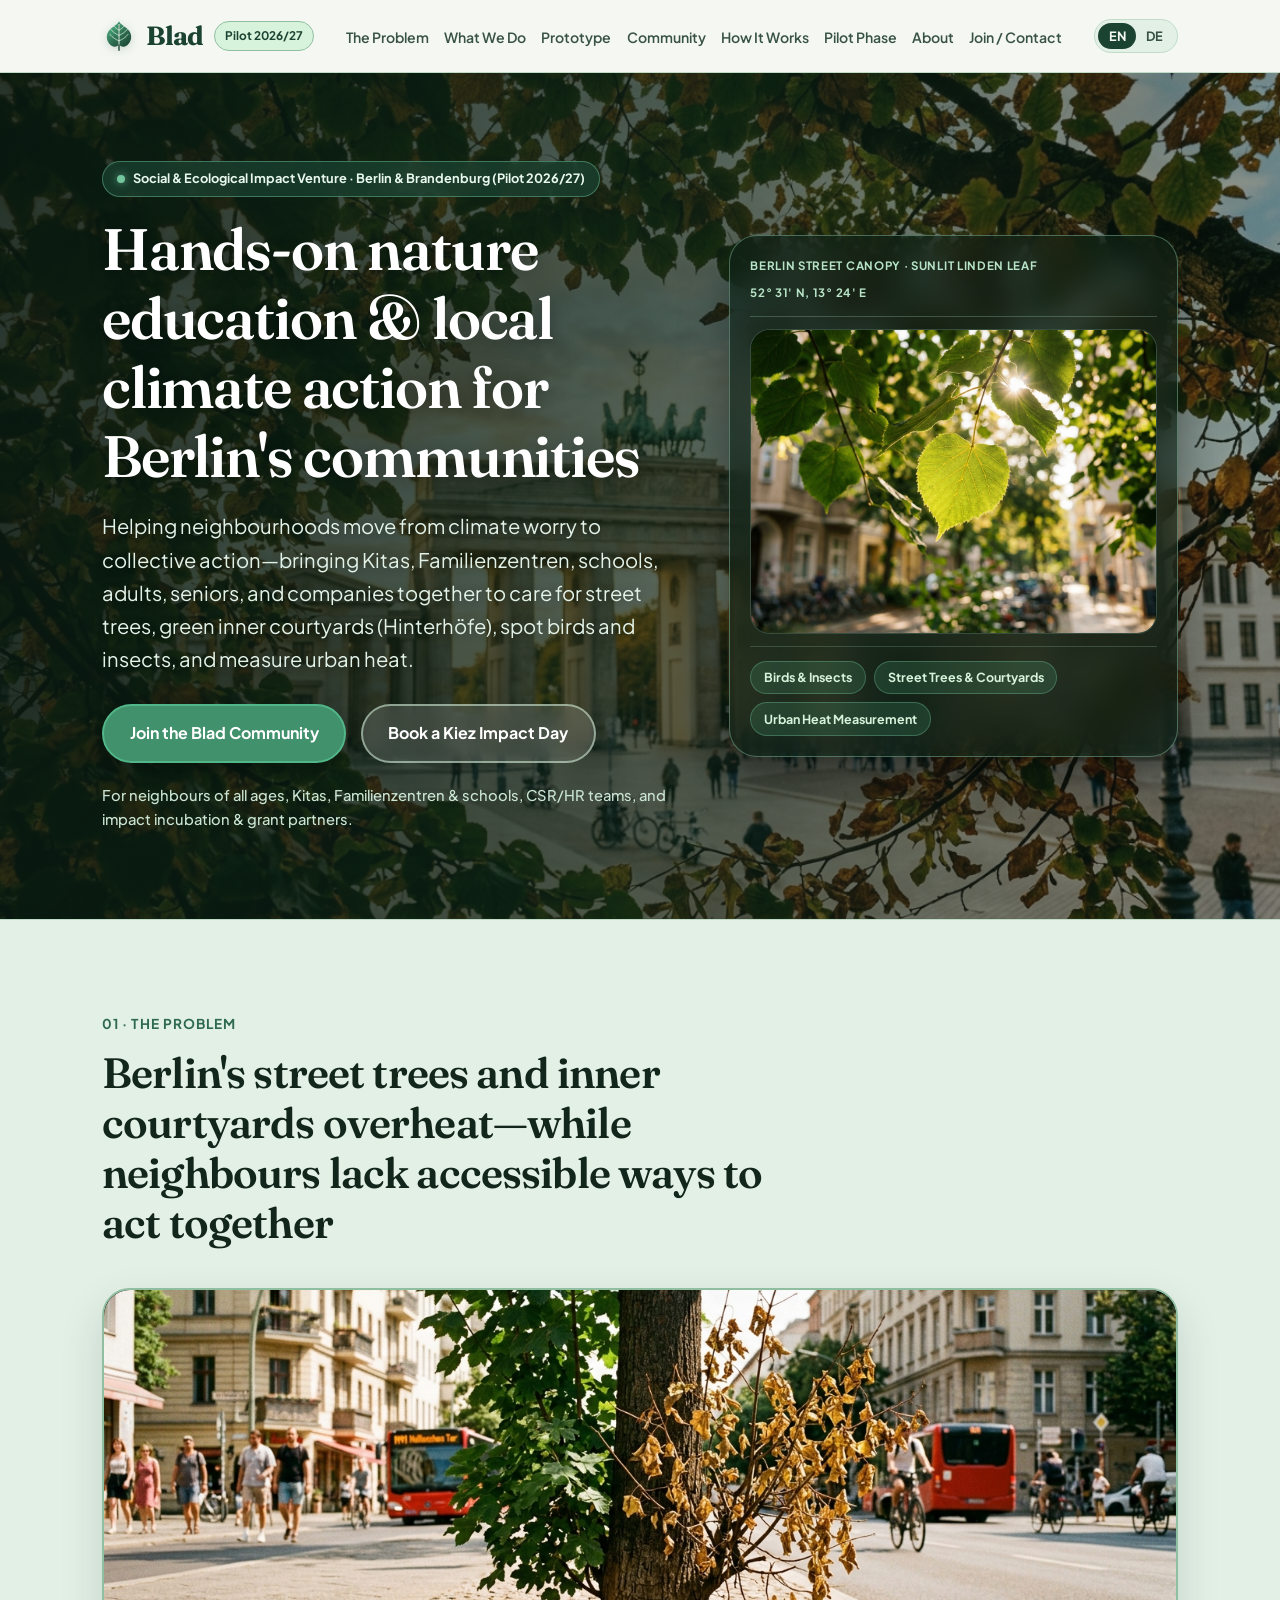
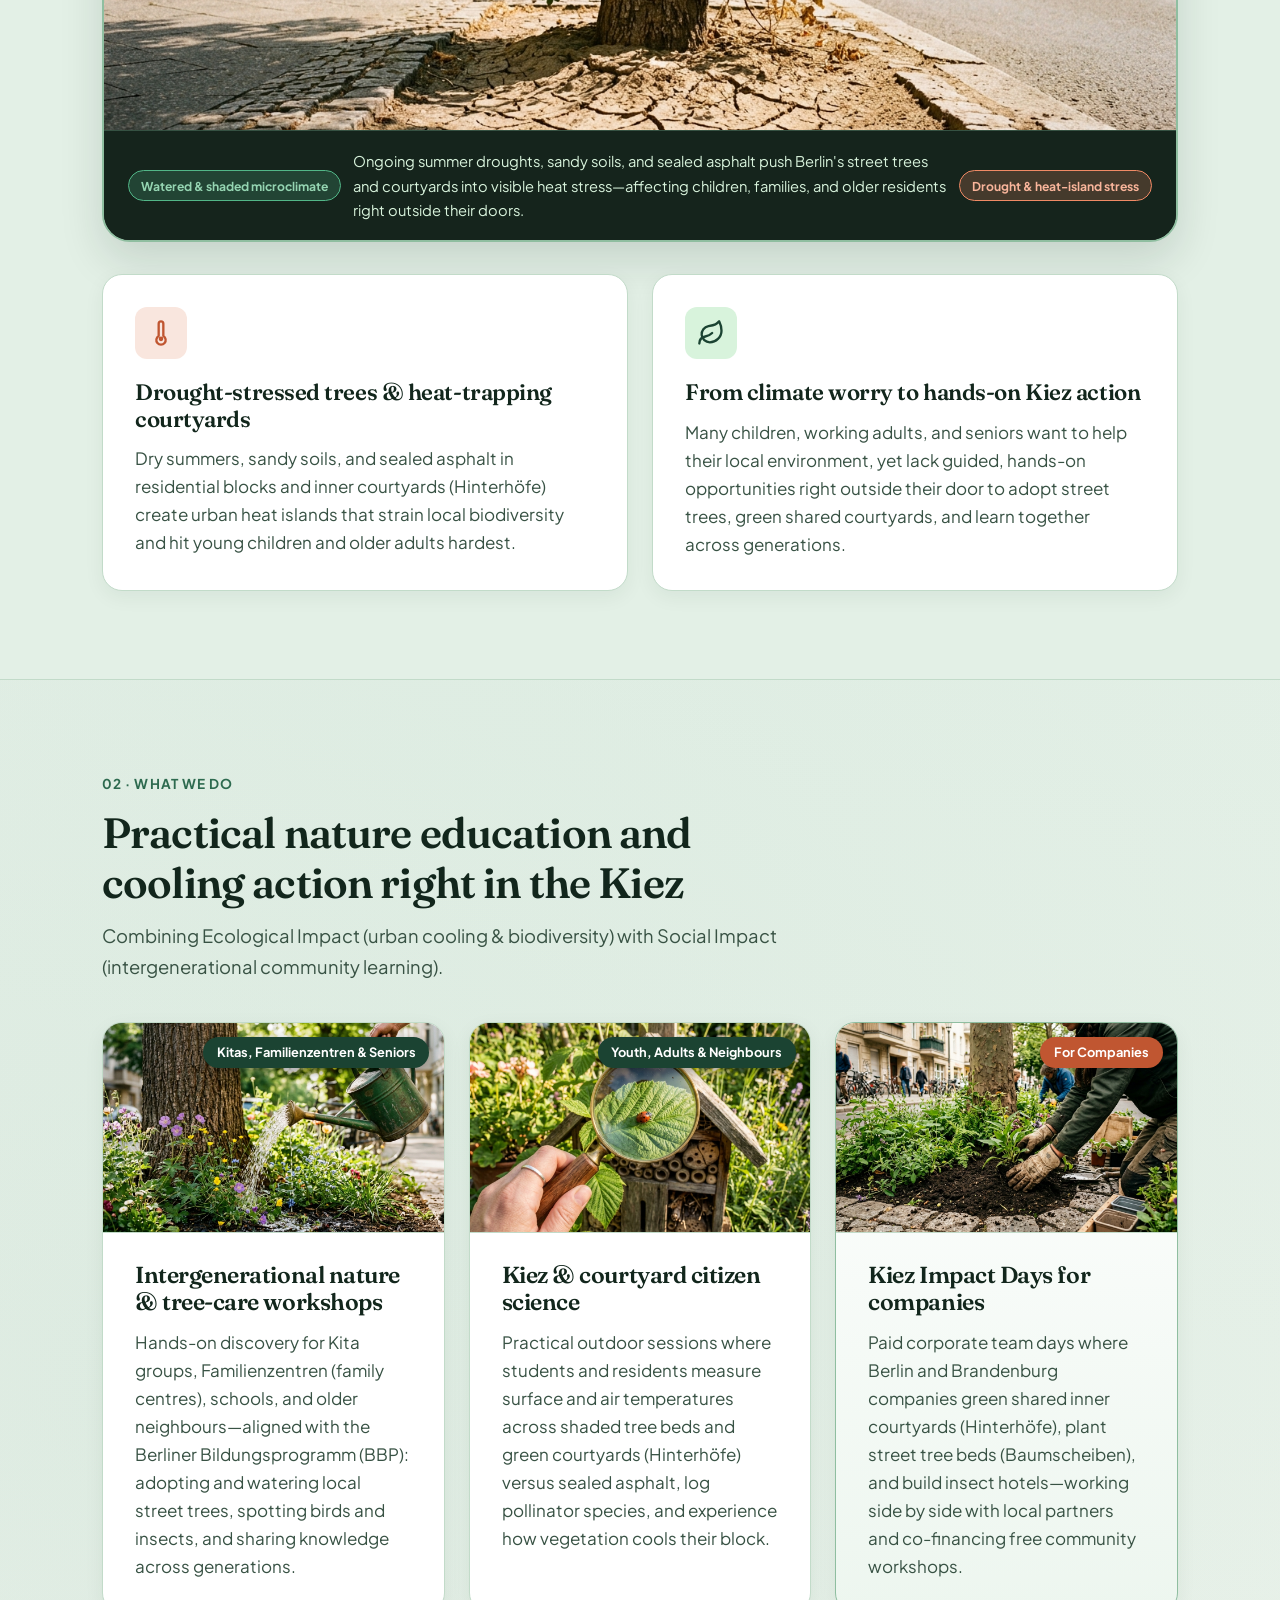
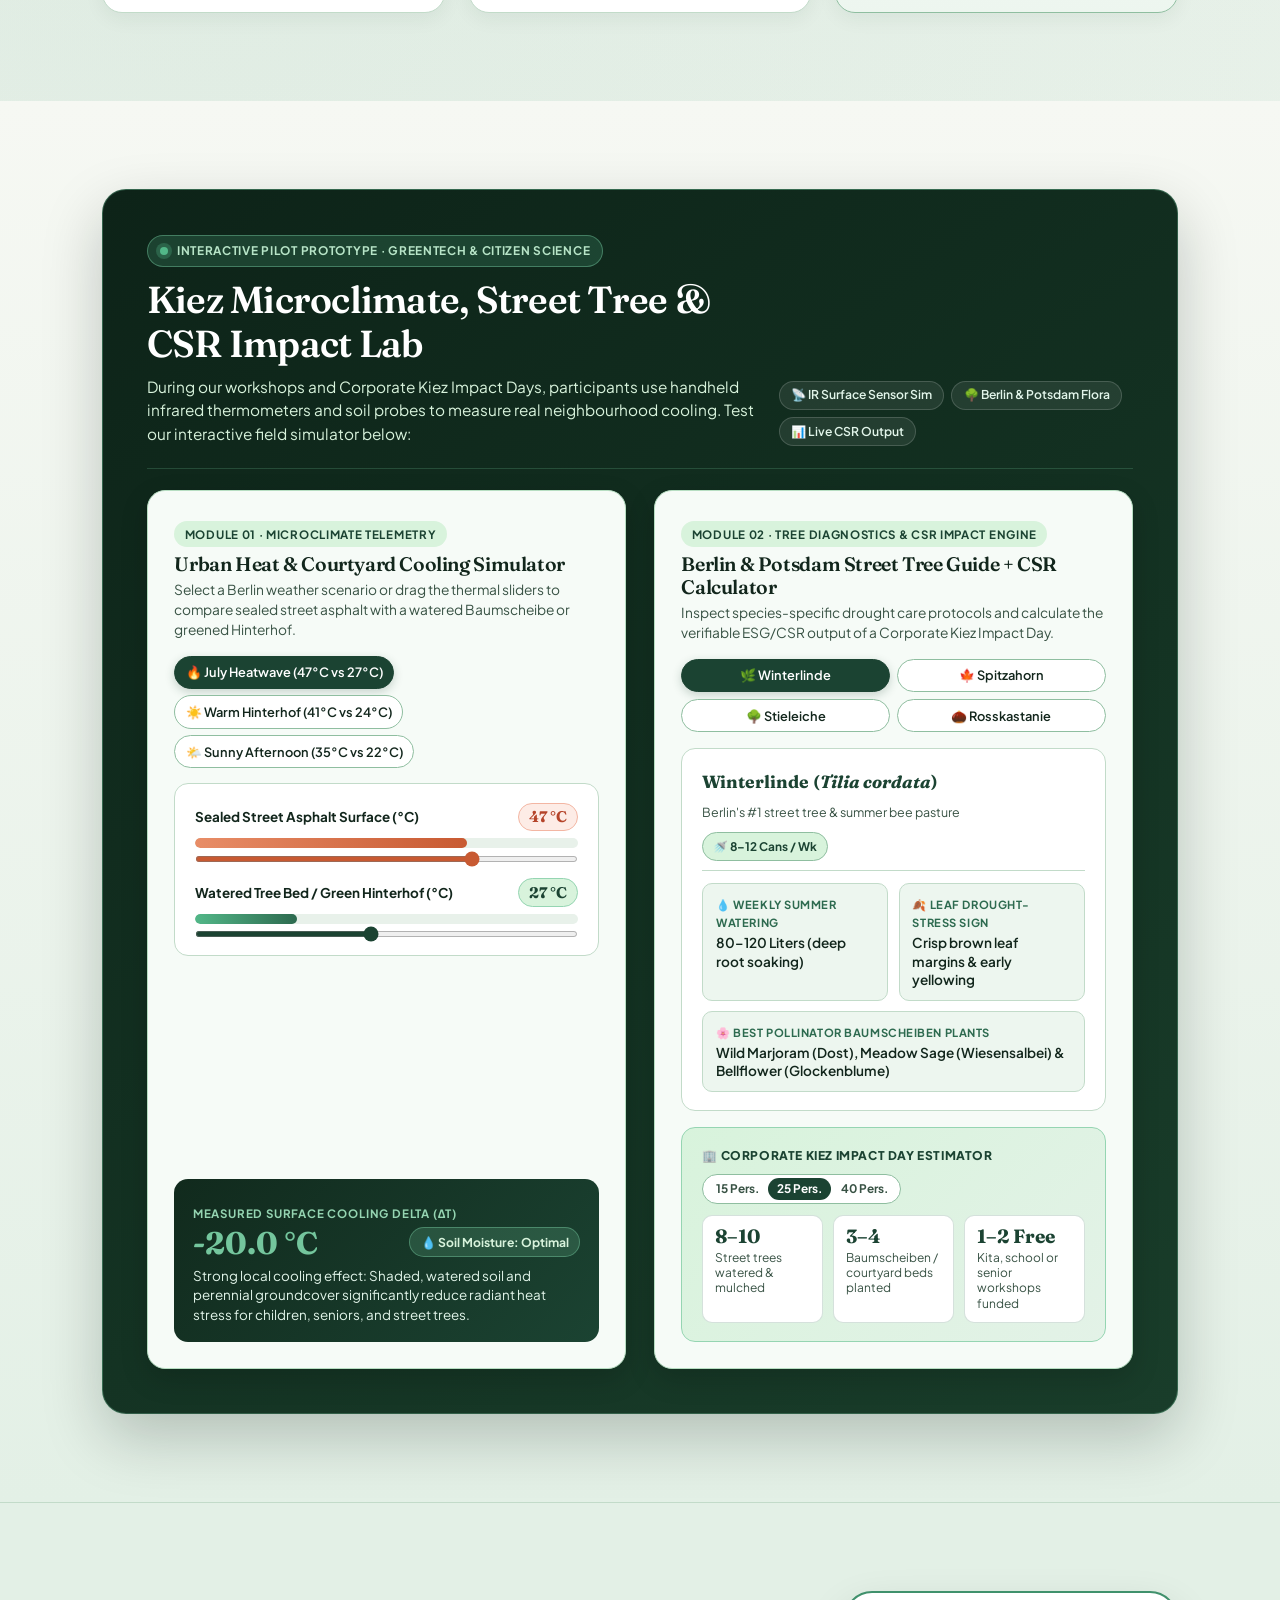
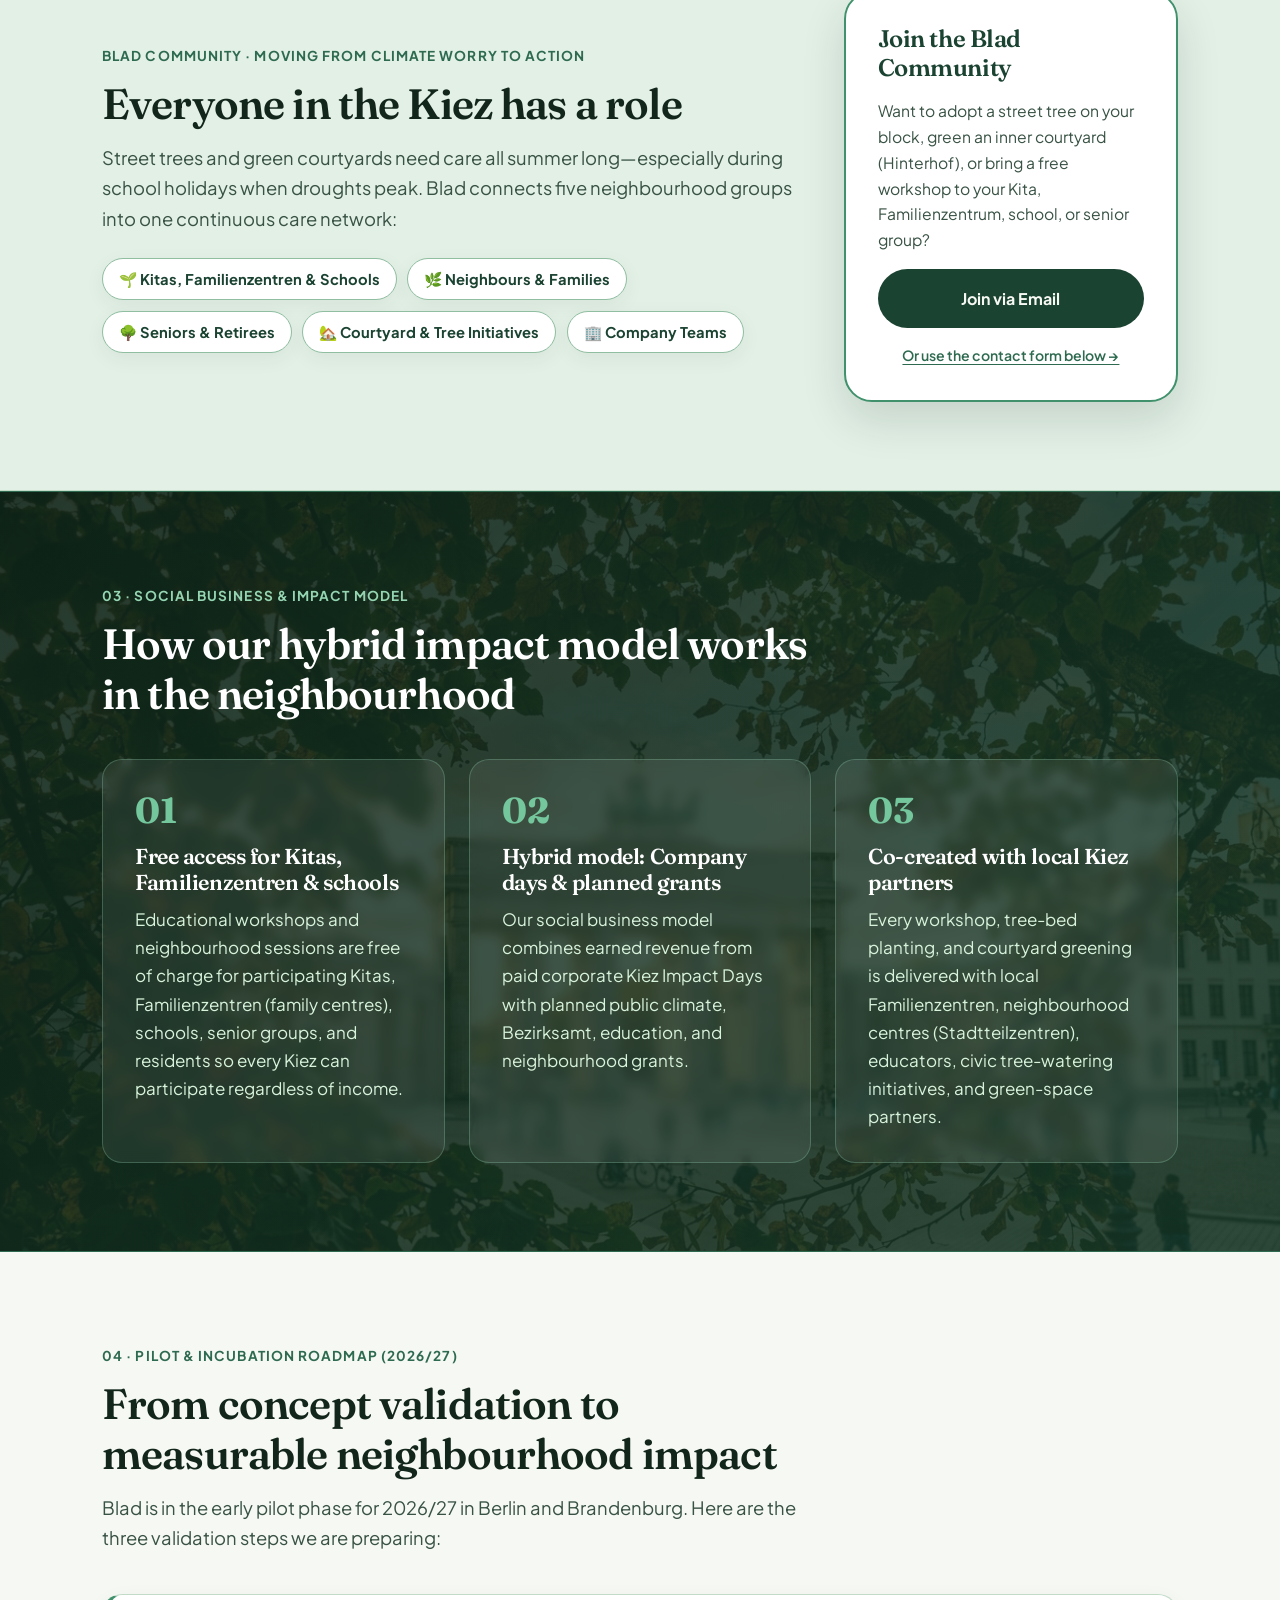
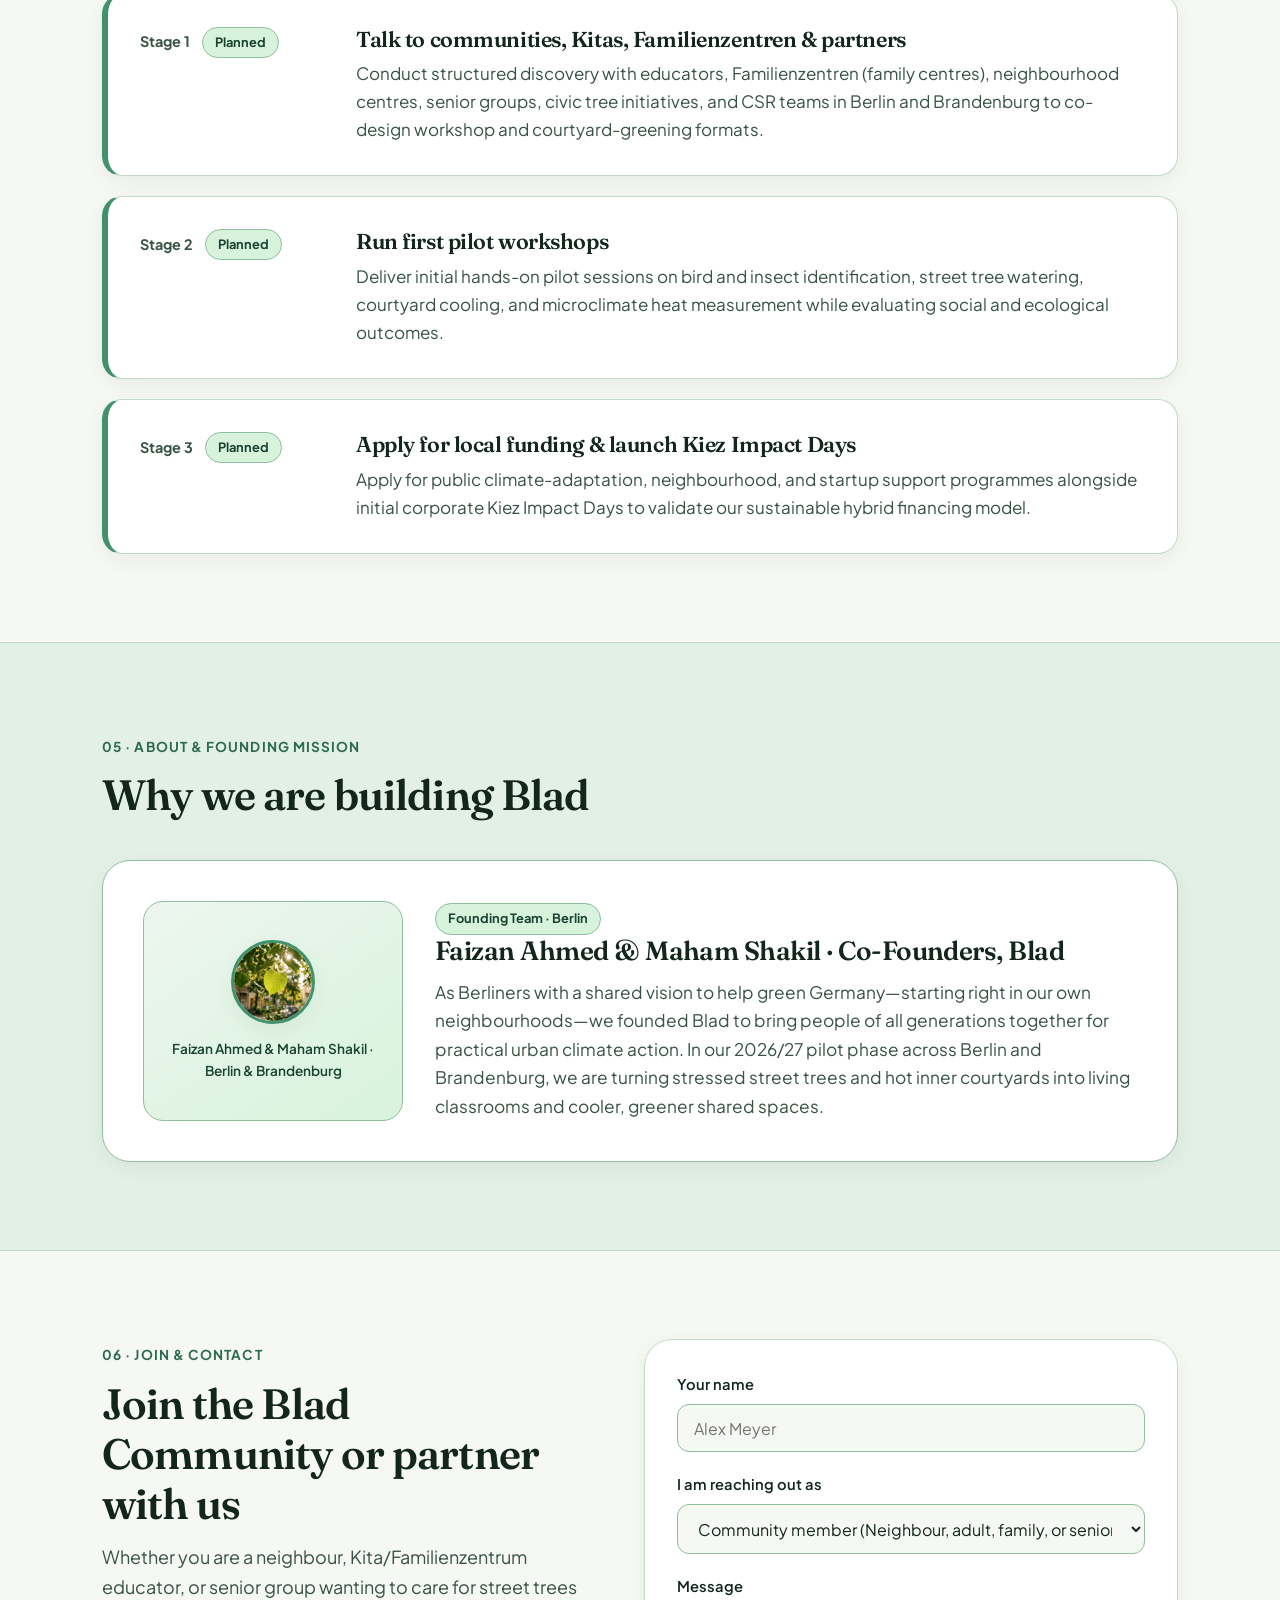
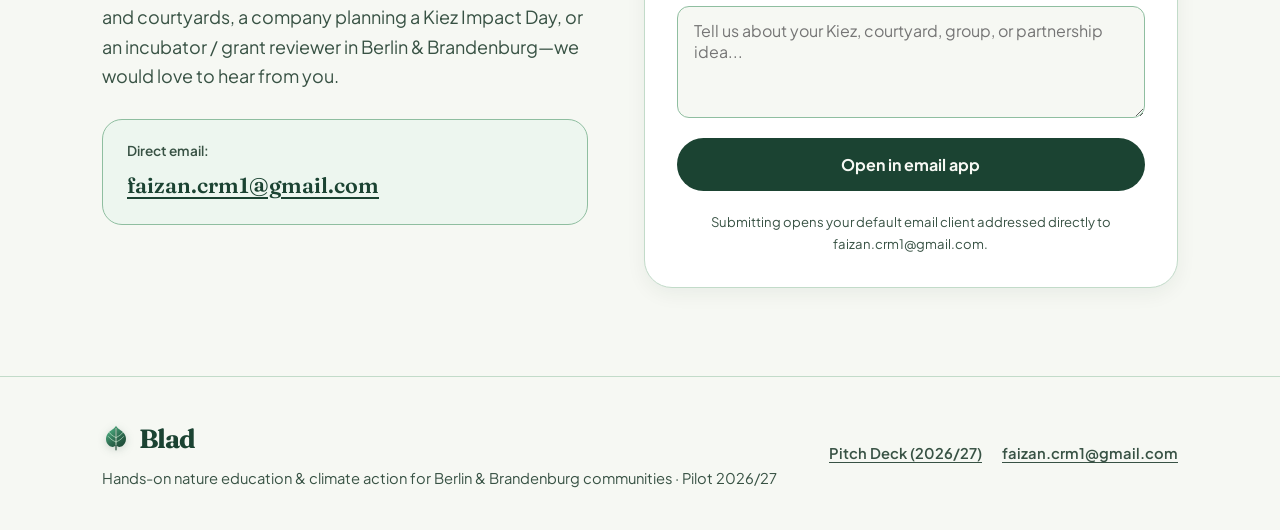
==== index.html @ df7f030c "fix(ux,mobile): audit all sections, fix hero CTAs, and make mobile layout 100% responsive" ====
<!DOCTYPE html>
<html lang="en">
<head>
  <meta charset="UTF-8">
  <meta name="viewport" content="width=device-width, initial-scale=1.0">
  <title>Blad — Hands-on nature education &amp; climate action for Berlin's communities</title>
  <meta name="description" content="Blad helps Berlin &amp; Brandenburg communities move from climate worry to hands-on local action—connecting Kitas, schools, adults, seniors, and companies around street trees, green courtyards, biodiversity, and urban heat.">
  <meta name="robots" content="index, follow">
  <link rel="canonical" href="https://faizan021.github.io/blad-berlin/">
  
  <!-- Google Fonts with local fallbacks -->
  <link rel="preconnect" href="https://fonts.googleapis.com">
  <link rel="preconnect" href="https://fonts.gstatic.com" crossorigin>
  <link href="https://fonts.googleapis.com/css2?family=Fraunces:opsz,wght@9..144,500;9..144,600;9..144,700&family=Plus+Jakarta+Sans:wght@400;500;600;700&display=swap" rel="stylesheet">
  
  <link rel="stylesheet" href="styles.css">
</head>
<body>
  <a href="#main-content" class="skip-link" data-i18n="skip_link">Skip to main content</a>

  <!-- Header & Navigation -->
  <header class="site-header">
    <div class="container header-inner">
      <a href="#" class="brand" aria-label="Blad Home">
        <svg class="brand-leaf-svg" width="34" height="34" viewBox="0 0 64 64" fill="none" aria-hidden="true">
          <defs>
            <linearGradient id="navLeafGrad" x1="12" y1="8" x2="52" y2="54" gradientUnits="userSpaceOnUse">
              <stop offset="0%" stop-color="#52B788"/>
              <stop offset="55%" stop-color="#2D6A4F"/>
              <stop offset="100%" stop-color="#1B4332"/>
            </linearGradient>
          </defs>
          <path d="M32 4 C35 11 45 14 51 22 C57 30 56 42 48 49 C41 55 34 52 32 47 C30 52 23 55 16 49 C8 42 7 30 13 22 C19 14 29 11 32 4 Z" fill="url(#navLeafGrad)"/>
          <path d="M32 59 L32 10" stroke="#1B4332" stroke-width="2.6" stroke-linecap="round"/>
          <path d="M32 47 L32 10" stroke="#D8F3DC" stroke-width="2" stroke-linecap="round"/>
          <path d="M32 41 C26 39 20 35 15 29 M32 41 C38 39 44 35 49 29 M32 31 C25 28 20 24 16 19 M32 31 C39 28 44 24 48 19 M32 21 C28 19 24 16 22 13 M32 21 C36 19 40 16 42 13" stroke="#D8F3DC" stroke-width="1.5" stroke-linecap="round" stroke-opacity="0.9"/>
        </svg>
        <span class="brand-name">Blad</span>
        <span class="pilot-pill" data-i18n="nav_pilot_badge">Pilot 2026/27</span>
      </a>

      <nav class="site-nav" aria-label="Primary Navigation">
        <ul class="nav-list">
          <li><a href="#problem" data-i18n="nav_problem">The Problem</a></li>
          <li><a href="#what-we-do" data-i18n="nav_what">What We Do</a></li>
          <li><a href="#prototype" data-i18n="nav_proto">Prototype</a></li>
          <li><a href="#community" data-i18n="nav_community">Community</a></li>
          <li><a href="#how-it-works" data-i18n="nav_how">How It Works</a></li>
          <li><a href="#roadmap" data-i18n="nav_pilot">Pilot Phase</a></li>
          <li><a href="#about" data-i18n="nav_about">About</a></li>
          <li><a href="#contact" data-i18n="nav_contact">Join / Contact</a></li>
        </ul>
      </nav>

      <div class="header-actions">
        <div class="lang-switch" role="group" aria-label="Language switcher">
          <button type="button" class="lang-btn active" data-lang="en" aria-pressed="true" aria-label="Switch language to English">EN</button>
          <button type="button" class="lang-btn" data-lang="de" aria-pressed="false" aria-label="Sprache auf Deutsch umstellen">DE</button>
        </div>

        <button type="button" class="mobile-menu-btn" aria-expanded="false" aria-controls="mobile-nav" aria-label="Toggle navigation menu">
          <span class="hamburger-line"></span>
          <span class="hamburger-line"></span>
        </button>
      </div>
    </div>

    <!-- Mobile Navigation Drawer -->
    <div id="mobile-nav" class="mobile-nav" hidden>
      <ul class="mobile-nav-list">
        <li><a href="#problem" data-i18n="nav_problem">The Problem</a></li>
        <li><a href="#what-we-do" data-i18n="nav_what">What We Do</a></li>
        <li><a href="#prototype" data-i18n="nav_proto">Prototype</a></li>
        <li><a href="#community" data-i18n="nav_community">Community</a></li>
        <li><a href="#how-it-works" data-i18n="nav_how">How It Works</a></li>
        <li><a href="#roadmap" data-i18n="nav_pilot">Pilot Phase</a></li>
        <li><a href="#about" data-i18n="nav_about">About</a></li>
        <li><a href="#contact" data-i18n="nav_contact">Join / Contact</a></li>
      </ul>
    </div>
  </header>

  <main id="main-content">
    <!-- 1. Hero Section with Cinematic Brandenburg Gate & Foliage Backdrop -->
    <section class="hero hero-cinematic section-padding">
      <div class="hero-bg-layer" aria-hidden="true">
        <img src="assets/brandenburg-leaves-bg.jpg" alt="" class="hero-bg-img">
        <div class="hero-bg-overlay"></div>
      </div>

      <div class="container hero-grid">
        <div class="hero-content reveal">
          <div class="eyebrow">
            <span class="dot" aria-hidden="true"></span>
            <span data-i18n="hero_eyebrow">Social &amp; Ecological Impact Venture · Berlin &amp; Brandenburg (Pilot 2026/27)</span>
          </div>
          <h1 class="hero-title" data-i18n="hero_headline">Hands-on nature education &amp; local climate action for Berlin's communities</h1>
          <p class="hero-subline" data-i18n="hero_subline">
            Helping neighbourhoods move from climate worry to collective action—bringing Kitas, Familienzentren, schools, adults, seniors, and companies together to care for street trees, green inner courtyards (Hinterhöfe), spot birds and insects, and measure urban heat.
          </p>
          <div class="hero-cta-group">
            <a href="#contact" class="btn btn-primary" data-i18n="hero_cta_partner">Join the Blad Community</a>
            <a href="mailto:faizan.crm1@gmail.com?subject=Kiez%20Impact%20Day%20Inquiry%20%E2%80%94%20Blad" class="btn btn-secondary" data-i18n="hero_cta_book">Book a Kiez Impact Day</a>
          </div>
          <p class="hero-note" data-i18n="hero_note">
            For neighbours of all ages, Kitas, Familienzentren &amp; schools, CSR/HR teams, and impact incubation &amp; grant partners.
          </p>
        </div>

        <div class="hero-visual reveal">
          <figure class="botanical-specimen-frame">
            <div class="botanical-card-header">
              <span class="specimen-tag" data-i18n="hero_card_tag">BERLIN STREET CANOPY · SUNLIT LINDEN LEAF</span>
              <span class="specimen-coords">52° 31' N, 13° 24' E</span>
            </div>
            <div class="specimen-image-wrap">
              <img
                src="assets/hero-sunlit-leaf.jpg"
                alt="Sunlit vibrant green Linden leaf in a Berlin street tree canopy with golden morning sunlight filtering through the leaves"
                class="specimen-macro-img"
                width="800"
                height="600"
              >
            </div>
            <figcaption class="botanical-pillars">
              <span class="pillar-chip" data-i18n="pillar_1">Birds &amp; Insects</span>
              <span class="pillar-chip" data-i18n="pillar_2">Street Trees &amp; Courtyards</span>
              <span class="pillar-chip" data-i18n="pillar_3">Urban Heat Measurement</span>
            </figcaption>
          </figure>
        </div>
      </div>
    </section>

    <!-- 2. The Problem -->
    <section id="problem" class="section-padding section-sage">
      <div class="container">
        <div class="section-header reveal">
          <span class="section-label" data-i18n="problem_label">01 · The Problem</span>
          <h2 class="section-title" data-i18n="problem_title">Berlin's street trees and inner courtyards overheat—while neighbours lack accessible ways to act together</h2>
        </div>

        <!-- Visual Problem Showcase: Stressed Street Tree in Dry Cracked Berlin Tree Bed -->
        <figure class="spectrum-showcase reveal">
          <div class="spectrum-img-container">
            <img
              src="assets/problem-heat-tree.jpg"
              alt="A Berlin street tree in a dry cracked soil tree bed surrounded by cobblestones and summer traffic, with green leaves on one side and dry yellow-brown heat-stressed leaves on the other"
              class="spectrum-img"
              width="1200"
              height="675"
              loading="lazy"
            >
          </div>
          <figcaption class="spectrum-caption">
            <span class="spectrum-badge spectrum-badge-green" data-i18n="spectrum_cool">Watered &amp; shaded microclimate</span>
            <span class="spectrum-caption-text" data-i18n="spectrum_desc">Ongoing summer droughts, sandy soils, and sealed asphalt push Berlin's street trees and courtyards into visible heat stress—affecting children, families, and older residents right outside their doors.</span>
            <span class="spectrum-badge spectrum-badge-warm" data-i18n="spectrum_heat">Drought &amp; heat-island stress</span>
          </figcaption>
        </figure>

        <div class="problem-grid">
          <article class="problem-card reveal">
            <div class="problem-icon icon-heat" aria-hidden="true">
              <svg width="28" height="28" viewBox="0 0 24 24" fill="none" stroke="currentColor" stroke-width="2" stroke-linecap="round" stroke-linejoin="round">
                <path d="M14 4v10.54a4 4 0 1 1-4 0V4a2 2 0 0 1 4 0Z"/>
                <path d="M12 18a1 1 0 1 0 0-2 1 1 0 0 0 0 2Z"/>
              </svg>
            </div>
            <h3 data-i18n="problem_card1_title">Drought-stressed trees &amp; heat-trapping courtyards</h3>
            <p data-i18n="problem_card1_text">
              Dry summers, sandy soils, and sealed asphalt in residential blocks and inner courtyards (Hinterhöfe) create urban heat islands that strain local biodiversity and hit young children and older adults hardest.
            </p>
          </article>

          <article class="problem-card reveal">
            <div class="problem-icon icon-leaf" aria-hidden="true">
              <svg width="28" height="28" viewBox="0 0 24 24" fill="none" stroke="currentColor" stroke-width="2" stroke-linecap="round" stroke-linejoin="round">
                <path d="M11 20A7 7 0 0 1 9.8 6.1C15.5 5 17 4.48 19 2c1 2 2 4.18 2 8 0 5.5-4.78 10-10 10Z"/>
                <path d="M2 21c0-3 1.85-5.36 5.08-6C9.5 14.52 12 13 13 12"/>
              </svg>
            </div>
            <h3 data-i18n="problem_card2_title">From climate worry to hands-on Kiez action</h3>
            <p data-i18n="problem_card2_text">
              Many children, working adults, and seniors want to help their local environment, yet lack guided, hands-on opportunities right outside their door to adopt street trees, green shared courtyards, and learn together across generations.
            </p>
          </article>
        </div>
      </div>
    </section>

    <!-- 3. What We Do -->
    <section id="what-we-do" class="section-padding">
      <div class="container">
        <div class="section-header reveal">
          <span class="section-label" data-i18n="what_label">02 · What We Do</span>
          <h2 class="section-title" data-i18n="what_title">Practical nature education and cooling action right in the Kiez</h2>
          <p class="section-intro" data-i18n="what_intro">
            Combining Ecological Impact (urban cooling &amp; biodiversity) with Social Impact (intergenerational community learning).
          </p>
        </div>

        <div class="cards-grid three-cols">
          <!-- Card 1: Street Tree Care & Watering (Community, Kitas, Familienzentren, Schools & Seniors) -->
          <article class="feature-card reveal">
            <div class="card-photo-banner">
              <img
                src="assets/card1-tree-watering.jpg"
                alt="Green watering can pouring water onto wildflowers and soil at the base of a Berlin street tree"
                class="card-banner-img"
                loading="lazy"
              >
              <span class="audience-tag" data-i18n="what_card1_tag">Kitas, Familienzentren &amp; Seniors</span>
            </div>
            <div class="card-content">
              <h3 class="card-title" data-i18n="what_card1_title">Intergenerational nature &amp; tree-care workshops</h3>
              <p class="card-body" data-i18n="what_card1_text">
                Hands-on discovery for Kita groups, Familienzentren (family centres), schools, and older neighbours—aligned with the Berliner Bildungsprogramm (BBP): adopting and watering local street trees, spotting birds and insects, and sharing knowledge across generations.
              </p>
            </div>
          </article>

          <!-- Card 2: Magnifying Glass on a Leaf & Insect Hotel (Kiez Citizen Science) -->
          <article class="feature-card reveal">
            <div class="card-photo-banner">
              <img
                src="assets/card2-magnifying-insect.jpg"
                alt="Magnifying glass examining a ladybug on a green leaf in front of a wooden wild-bee insect hotel"
                class="card-banner-img"
                loading="lazy"
              >
              <span class="audience-tag" data-i18n="what_card2_tag">Youth, Adults &amp; Neighbours</span>
            </div>
            <div class="card-content">
              <h3 class="card-title" data-i18n="what_card2_title">Kiez &amp; courtyard citizen science</h3>
              <p class="card-body" data-i18n="what_card2_text">
                Practical outdoor sessions where students and residents measure surface and air temperatures across shaded tree beds and green courtyards (Hinterhöfe) versus sealed asphalt, log pollinator species, and experience how vegetation cools their block.
              </p>
            </div>
          </article>

          <!-- Card 3: Planting a Green Tree Bed (Kiez Impact Days for Companies) -->
          <article class="feature-card feature-card-canopy reveal">
            <div class="card-photo-banner">
              <img
                src="assets/card3-planting-treebed.jpg"
                alt="Team members in gardening gloves planting green perennial plants into a Berlin street tree bed bordered by cobblestones"
                class="card-banner-img"
                loading="lazy"
              >
              <span class="audience-tag tag-accent" data-i18n="what_card3_tag">For Companies</span>
            </div>
            <div class="card-content">
              <h3 class="card-title" data-i18n="what_card3_title">Kiez Impact Days for companies</h3>
              <p class="card-body" data-i18n="what_card3_text">
                Paid corporate team days where Berlin and Brandenburg companies green shared inner courtyards (Hinterhöfe), plant street tree beds (Baumscheiben), and build insect hotels—working side by side with local partners and co-financing free community workshops.
              </p>
            </div>
          </article>
        </div>
      </div>
    </section>

    <!-- 3.5 Interactive Pilot Prototype: Kiez Microclimate & CSR Impact Lab -->
    <section id="prototype" class="section-padding section-proto-console">
      <div class="container">
        <div class="proto-console-shell reveal">
          <div class="proto-console-top">
            <div>
              <span class="proto-live-pill">
                <span class="pulse-dot" aria-hidden="true"></span>
                <span data-i18n="proto_label">Interactive Pilot Prototype · GreenTech &amp; Citizen Science</span>
              </span>
              <h2 class="proto-console-title" data-i18n="proto_title">
                Kiez Microclimate, Street Tree &amp; CSR Impact Lab
              </h2>
              <p class="proto-console-sub" data-i18n="proto_intro">
                During our workshops and Corporate Kiez Impact Days, participants use handheld infrared thermometers and soil probes to measure real neighbourhood cooling. Test our interactive field simulator below:
              </p>
            </div>
            <div class="proto-console-meta">
              <span class="proto-meta-chip" data-i18n="proto_chip_1">📡 IR Surface Sensor Sim</span>
              <span class="proto-meta-chip" data-i18n="proto_chip_2">🌳 Berlin &amp; Potsdam Flora</span>
              <span class="proto-meta-chip" data-i18n="proto_chip_3">📊 Live CSR Output</span>
            </div>
          </div>

          <div class="proto-grid">
            <!-- LEFT INSTRUMENT: Urban Heat Island & Thermal Comparison Scanner -->
            <div class="proto-card proto-card-thermal">
              <div class="proto-card-head">
                <span class="proto-step-tag" data-i18n="proto_tool1_badge">Module 01 · Microclimate Telemetry</span>
                <h3 data-i18n="proto_tool1_title">Urban Heat &amp; Courtyard Cooling Simulator</h3>
                <p class="proto-card-sub" data-i18n="proto_tool1_sub">
                  Select a Berlin weather scenario or drag the thermal sliders to compare sealed street asphalt with a watered Baumscheibe or greened Hinterhof.
                </p>
              </div>

              <!-- Scenario Presets -->
              <div class="proto-presets" role="group" aria-label="Microclimate scenarios">
                <button type="button" class="preset-btn active" data-asphalt="47" data-green="27" data-moisture="82%" data-i18n="proto_preset1">🔥 July Heatwave (47°C vs 27°C)</button>
                <button type="button" class="preset-btn" data-asphalt="41" data-green="24" data-moisture="76%" data-i18n="proto_preset2">☀️ Warm Hinterhof (41°C vs 24°C)</button>
                <button type="button" class="preset-btn" data-asphalt="35" data-green="22" data-moisture="88%" data-i18n="proto_preset3">🌤️ Sunny Afternoon (35°C vs 22°C)</button>
              </div>

              <!-- Visual Thermal Bars + Interactive Sliders -->
              <div class="thermal-visualizer">
                <div class="thermal-bar-group">
                  <div class="thermal-bar-header">
                    <span class="thermal-bar-title" data-i18n="proto_slider_asphalt">Sealed Street Asphalt Surface (°C)</span>
                    <strong id="asphalt-val" class="temp-badge temp-badge-hot">47 °C</strong>
                  </div>
                  <div class="thermal-track">
                    <div id="asphalt-bar" class="thermal-fill thermal-fill-hot" style="width: 71.1%;"></div>
                  </div>
                  <input type="range" id="asphalt-temp" min="25" max="55" step="0.5" value="47" class="proto-range range-hot" aria-label="Sealed Asphalt Surface Temperature">
                </div>

                <div class="thermal-bar-group">
                  <div class="thermal-bar-header">
                    <span class="thermal-bar-title" data-i18n="proto_slider_green">Watered Tree Bed / Green Hinterhof (°C)</span>
                    <strong id="green-val" class="temp-badge temp-badge-cool">27 °C</strong>
                  </div>
                  <div class="thermal-track">
                    <div id="green-bar" class="thermal-fill thermal-fill-cool" style="width: 26.7%;"></div>
                  </div>
                  <input type="range" id="green-temp" min="16" max="40" step="0.5" value="27" class="proto-range range-cool" aria-label="Watered Tree Bed or Green Courtyard Temperature">
                </div>
              </div>

              <!-- Live Telemetry Readout -->
              <div class="telemetry-readout" aria-live="polite">
                <div class="telemetry-main">
                  <span class="telemetry-kicker" data-i18n="proto_delta_label">Measured Surface Cooling Delta (ΔT)</span>
                  <div class="telemetry-value-row">
                    <span id="cooling-delta" class="telemetry-big">-20.0 °C</span>
                    <span id="moisture-pill" class="telemetry-sub-pill">💧 Soil Moisture: Optimal</span>
                  </div>
                </div>
                <p id="cooling-status" class="telemetry-desc" data-i18n="proto_delta_note">
                  Strong local cooling effect: Shaded, watered soil and perennial groundcover significantly reduce radiant heat stress for children, seniors, and street trees.
                </p>
              </div>
            </div>

            <!-- RIGHT INSTRUMENT: Street Tree Companion & B2B CSR Calculator -->
            <div class="proto-card proto-card-companion">
              <div class="proto-card-head">
                <span class="proto-step-tag" data-i18n="proto_tool2_badge">Module 02 · Tree Diagnostics &amp; CSR Impact Engine</span>
                <h3 data-i18n="proto_tool2_title">Berlin &amp; Potsdam Street Tree Guide + CSR Calculator</h3>
                <p class="proto-card-sub" data-i18n="proto_tool2_sub">
                  Inspect species-specific drought care protocols and calculate the verifiable ESG/CSR output of a Corporate Kiez Impact Day.
                </p>
              </div>

              <!-- 4 Berlin Street Tree Tabs -->
              <div class="tree-selector" role="group" aria-label="Select Berlin street tree species">
                <button type="button" class="tree-btn active" data-tree="linden" data-i18n="tree_linden">🌿 Winterlinde</button>
                <button type="button" class="tree-btn" data-tree="maple" data-i18n="tree_maple">🍁 Spitzahorn</button>
                <button type="button" class="tree-btn" data-tree="oak" data-i18n="tree_oak">🌳 Stieleiche</button>
                <button type="button" class="tree-btn" data-tree="chestnut" data-i18n="tree_chestnut">🌰 Rosskastanie</button>
              </div>

              <!-- Specimen Diagnostic Card -->
              <div class="specimen-diagnostic" aria-live="polite">
                <div class="specimen-header-row">
                  <div>
                    <h4 id="tree-title-val" class="specimen-species">Winterlinde (<em>Tilia cordata</em>)</h4>
                    <span id="tree-role-val" class="specimen-subtitle">Berlin's #1 street tree &amp; summer bee pasture</span>
                  </div>
                  <span id="tree-cans-badge" class="cans-badge">🚿 8–12 Cans / Wk</span>
                </div>

                <div class="specimen-grid">
                  <div class="specimen-stat-box">
                    <span class="specimen-label" data-i18n="tree_water_label">💧 Weekly Summer Watering</span>
                    <strong id="tree-water-val">80–120 Liters (deep root soaking)</strong>
                  </div>
                  <div class="specimen-stat-box">
                    <span class="specimen-label" data-i18n="tree_stress_label">🍂 Leaf Drought-Stress Sign</span>
                    <strong id="tree-stress-val">Crisp brown leaf margins &amp; early yellowing</strong>
                  </div>
                  <div class="specimen-stat-box specimen-stat-full">
                    <span class="specimen-label" data-i18n="tree_plants_label">🌸 Best Pollinator Baumscheiben Plants</span>
                    <strong id="tree-plants-val">Wild Marjoram (Dost), Meadow Sage (Wiesensalbei) &amp; Bellflower (Glockenblume)</strong>
                  </div>
                </div>
              </div>

              <!-- Interactive Corporate Team Size -> CSR Impact Estimator -->
              <div class="csr-calculator-box">
                <div class="csr-calc-top">
                  <span class="csr-calc-title" data-i18n="csr_preview_tag">🏢 Corporate Kiez Impact Day Estimator</span>
                  <div class="team-size-pills" role="group" aria-label="Select corporate team size">
                    <button type="button" class="team-btn" data-team="15">15 Pers.</button>
                    <button type="button" class="team-btn active" data-team="25">25 Pers.</button>
                    <button type="button" class="team-btn" data-team="40">40 Pers.</button>
                  </div>
                </div>

                <div class="csr-metrics-row">
                  <div class="csr-stat">
                    <strong id="csr-trees-num">8–10</strong>
                    <span data-i18n="csr_stat1">Street trees watered &amp; mulched</span>
                  </div>
                  <div class="csr-stat">
                    <strong id="csr-beds-num">3–4</strong>
                    <span data-i18n="csr_stat2">Baumscheiben / courtyard beds planted</span>
                  </div>
                  <div class="csr-stat">
                    <strong id="csr-free-num">1–2 Free</strong>
                    <span data-i18n="csr_stat3">Kita, school or senior workshops funded</span>
                  </div>
                </div>
              </div>
            </div>
          </div>
        </div>
      </div>
    </section>

    <!-- Join the Blad Community Banner Section -->
    <section id="community" class="section-padding section-sage">
      <div class="container">
        <div class="community-box reveal">
          <div class="community-copy">
            <span class="section-label" data-i18n="comm_label">Blad Community · Moving From Climate Worry to Action</span>
            <h2 class="section-title" data-i18n="comm_title">Everyone in the Kiez has a role</h2>
            <p class="section-intro" data-i18n="comm_intro">
              Street trees and green courtyards need care all summer long—especially during school holidays when droughts peak. Blad connects five neighbourhood groups into one continuous care network:
            </p>

            <div class="community-pills">
              <span class="comm-pill" data-i18n="comm_group_1">🌱 Kitas, Familienzentren &amp; Schools</span>
              <span class="comm-pill" data-i18n="comm_group_2">🌿 Neighbours &amp; Families</span>
              <span class="comm-pill" data-i18n="comm_group_3">🌳 Seniors &amp; Retirees</span>
              <span class="comm-pill" data-i18n="comm_group_4">🏡 Courtyard &amp; Tree Initiatives</span>
              <span class="comm-pill" data-i18n="comm_group_5">🏢 Company Teams</span>
            </div>
          </div>

          <div class="community-cta-card">
            <h3 data-i18n="comm_card_title">Join the Blad Community</h3>
            <p data-i18n="comm_card_text">
              Want to adopt a street tree on your block, green an inner courtyard (Hinterhof), or bring a free workshop to your Kita, Familienzentrum, school, or senior group?
            </p>
            <a href="mailto:faizan.crm1@gmail.com?subject=Join%20the%20Blad%20Community" class="btn btn-primary btn-full" data-i18n="comm_card_btn">Join via Email</a>
            <a href="#contact" class="comm-sublink" data-i18n="comm_card_sublink">Or use the contact form below →</a>
          </div>
        </div>
      </div>
    </section>

    <!-- 4. How It Works (Deep Forest Canopy Green Section with Brandenburg Gate Foliage Backdrop) -->
    <section id="how-it-works" class="section-padding section-forest">
      <div class="container">
        <div class="section-header reveal">
          <span class="section-label" data-i18n="how_label">03 · Social Business &amp; Impact Model</span>
          <h2 class="section-title" data-i18n="how_title">How our hybrid impact model works in the neighbourhood</h2>
        </div>

        <ol class="steps-grid">
          <li class="step-card reveal">
            <span class="step-number" aria-hidden="true">01</span>
            <h3 class="step-title" data-i18n="how_step1_title">Free access for Kitas, Familienzentren &amp; schools</h3>
            <p class="step-text" data-i18n="how_step1_text">
              Educational workshops and neighbourhood sessions are free of charge for participating Kitas, Familienzentren (family centres), schools, senior groups, and residents so every Kiez can participate regardless of income.
            </p>
          </li>

          <li class="step-card reveal">
            <span class="step-number" aria-hidden="true">02</span>
            <h3 class="step-title" data-i18n="how_step2_title">Hybrid model: Company days &amp; planned grants</h3>
            <p class="step-text" data-i18n="how_step2_text">
              Our social business model combines earned revenue from paid corporate Kiez Impact Days with planned public climate, Bezirksamt, education, and neighbourhood grants.
            </p>
          </li>

          <li class="step-card reveal">
            <span class="step-number" aria-hidden="true">03</span>
            <h3 class="step-title" data-i18n="how_step3_title">Co-created with local Kiez partners</h3>
            <p class="step-text" data-i18n="how_step3_text">
              Every workshop, tree-bed planting, and courtyard greening is delivered with local Familienzentren, neighbourhood centres (Stadtteilzentren), educators, civic tree-watering initiatives, and green-space partners.
            </p>
          </li>
        </ol>
      </div>
    </section>

    <!-- 5. Pilot Phase Roadmap (Incubator-Ready Validation Roadmap) -->
    <section id="roadmap" class="section-padding">
      <div class="container">
        <div class="section-header reveal">
          <span class="section-label" data-i18n="pilot_label">04 · Pilot &amp; Incubation Roadmap (2026/27)</span>
          <h2 class="section-title" data-i18n="pilot_title">From concept validation to measurable neighbourhood impact</h2>
          <p class="section-intro" data-i18n="pilot_intro">
            Blad is in the early pilot phase for 2026/27 in Berlin and Brandenburg. Here are the three validation steps we are preparing:
          </p>
        </div>

        <div class="roadmap-list">
          <div class="roadmap-item reveal">
            <div class="roadmap-marker">
              <span class="roadmap-step-num" data-i18n="stage_1_label">Stage 1</span>
              <span class="status-badge" data-i18n="status_planned">Planned</span>
            </div>
            <div class="roadmap-content">
              <h3 data-i18n="pilot_stage1_title">Talk to communities, Kitas, Familienzentren &amp; partners</h3>
              <p data-i18n="pilot_stage1_text">
                Conduct structured discovery with educators, Familienzentren (family centres), neighbourhood centres, senior groups, civic tree initiatives, and CSR teams in Berlin and Brandenburg to co-design workshop and courtyard-greening formats.
              </p>
            </div>
          </div>

          <div class="roadmap-item reveal">
            <div class="roadmap-marker">
              <span class="roadmap-step-num" data-i18n="stage_2_label">Stage 2</span>
              <span class="status-badge" data-i18n="status_planned">Planned</span>
            </div>
            <div class="roadmap-content">
              <h3 data-i18n="pilot_stage2_title">Run first pilot workshops</h3>
              <p data-i18n="pilot_stage2_text">
                Deliver initial hands-on pilot sessions on bird and insect identification, street tree watering, courtyard cooling, and microclimate heat measurement while evaluating social and ecological outcomes.
              </p>
            </div>
          </div>

          <div class="roadmap-item reveal">
            <div class="roadmap-marker">
              <span class="roadmap-step-num" data-i18n="stage_3_label">Stage 3</span>
              <span class="status-badge" data-i18n="status_planned">Planned</span>
            </div>
            <div class="roadmap-content">
              <h3 data-i18n="pilot_stage3_title">Apply for local funding &amp; launch Kiez Impact Days</h3>
              <p data-i18n="pilot_stage3_text">
                Apply for public climate-adaptation, neighbourhood, and startup support programmes alongside initial corporate Kiez Impact Days to validate our sustainable hybrid financing model.
              </p>
            </div>
          </div>
        </div>
      </div>
    </section>

    <!-- 6. About -->
    <section id="about" class="section-padding section-sage">
      <div class="container">
        <div class="section-header reveal">
          <span class="section-label" data-i18n="about_label">05 · About &amp; Founding Mission</span>
          <h2 class="section-title" data-i18n="about_title">Why we are building Blad</h2>
        </div>

        <div class="about-card reveal">
          <div class="photo-placeholder" role="img" aria-label="Blad founding emblem for Faizan Ahmed and Maham Shakil">
            <img src="assets/hero-sunlit-leaf.jpg" alt="" class="about-leaf-preview" aria-hidden="true">
            <span class="placeholder-tag" data-i18n="about_photo_placeholder">Faizan Ahmed &amp; Maham Shakil · Berlin &amp; Brandenburg</span>
          </div>

          <div class="about-content">
            <span class="status-badge" data-i18n="about_placeholder_badge">Founding Team · Berlin</span>
            <h3 class="about-name" data-i18n="about_name">Faizan Ahmed &amp; Maham Shakil · Co-Founders, Blad</h3>
            <p class="about-bio" data-i18n="about_bio">
              As Berliners with a shared vision to help green Germany—starting right in our own neighbourhoods—we founded Blad to bring people of all generations together for practical urban climate action. In our 2026/27 pilot phase across Berlin and Brandenburg, we are turning stressed street trees and hot inner courtyards into living classrooms and cooler, greener shared spaces.
            </p>
          </div>
        </div>
      </div>
    </section>

    <!-- 7. Contact / Join -->
    <section id="contact" class="section-padding">
      <div class="container">
        <div class="contact-wrapper reveal">
          <div class="contact-info">
            <span class="section-label" data-i18n="contact_label">06 · Join &amp; Contact</span>
            <h2 class="section-title" data-i18n="contact_title">Join the Blad Community or partner with us</h2>
            <p class="contact-lead" data-i18n="contact_lead">
              Whether you are a neighbour, Kita/Familienzentrum educator, or senior group wanting to care for street trees and courtyards, a company planning a Kiez Impact Day, or an incubator / grant reviewer in Berlin &amp; Brandenburg—we would love to hear from you.
            </p>

            <div class="direct-email-box">
              <span class="direct-email-label" data-i18n="contact_direct_label">Direct email:</span>
              <a href="mailto:faizan.crm1@gmail.com" class="direct-email-link">faizan.crm1@gmail.com</a>
            </div>
          </div>

          <div class="contact-form-card">
            <form id="mailto-form" class="mailto-form">
              <div class="form-group">
                <label for="sender-name" data-i18n="form_name_label">Your name</label>
                <input type="text" id="sender-name" name="name" required autocomplete="name" placeholder="Alex Meyer" data-i18n-placeholder="form_name_placeholder">
              </div>

              <div class="form-group">
                <label for="sender-role" data-i18n="form_role_label">I am reaching out as</label>
                <select id="sender-role" name="role">
                  <option value="Community Member (Neighbour / Adult / Senior)" data-i18n="form_role_opt_comm">Community member (Neighbour, adult, family, or senior)</option>
                  <option value="Kita / Familienzentrum / School" data-i18n="form_role_opt1">Kita, Familienzentrum, or school staff</option>
                  <option value="Company Kiez Impact Day" data-i18n="form_role_opt2">Company (Kiez Impact Day / CSR / HR)</option>
                  <option value="Incubator / Funder / Local Partner" data-i18n="form_role_opt3">Incubator, grant reviewer, or local partner</option>
                  <option value="Other" data-i18n="form_role_opt4">Other inquiry</option>
                </select>
              </div>

              <div class="form-group">
                <label for="sender-message" data-i18n="form_msg_label">Message</label>
                <textarea id="sender-message" name="message" rows="4" required placeholder="Tell us about your Kiez, courtyard, group, or partnership idea..." data-i18n-placeholder="form_msg_placeholder"></textarea>
              </div>

              <button type="submit" class="btn btn-primary btn-full" data-i18n="form_submit">Open in email app</button>
              <p class="form-footnote" data-i18n="form_footnote">
                Submitting opens your default email client addressed directly to faizan.crm1@gmail.com.
              </p>
            </form>
          </div>
        </div>
      </div>
    </section>
  </main>

  <!-- Footer -->
  <footer class="site-footer">
    <div class="container footer-inner">
      <div class="footer-brand">
        <div class="footer-brand-row">
          <svg class="brand-leaf-svg" width="28" height="28" viewBox="0 0 64 64" fill="none" aria-hidden="true">
            <path d="M32 4 C35 11 45 14 51 22 C57 30 56 42 48 49 C41 55 34 52 32 47 C30 52 23 55 16 49 C8 42 7 30 13 22 C19 14 29 11 32 4 Z" fill="url(#navLeafGrad)"/>
            <path d="M32 59 L32 10" stroke="#1B4332" stroke-width="2.6" stroke-linecap="round"/>
            <path d="M32 47 L32 10" stroke="#D8F3DC" stroke-width="2" stroke-linecap="round"/>
            <path d="M32 41 C26 39 20 35 15 29 M32 41 C38 39 44 35 49 29 M32 31 C25 28 20 24 16 19 M32 31 C39 28 44 24 48 19" stroke="#D8F3DC" stroke-width="1.5" stroke-linecap="round" stroke-opacity="0.9"/>
          </svg>
          <span class="brand-name">Blad</span>
        </div>
        <p class="footer-tagline" data-i18n="footer_tagline">
          Hands-on nature education &amp; climate action for Berlin &amp; Brandenburg communities · Pilot 2026/27
        </p>
      </div>

      <nav class="footer-links" aria-label="Footer Links">
        <a href="pitch-deck.html">Pitch Deck (2026/27)</a>
        <a href="mailto:faizan.crm1@gmail.com">faizan.crm1@gmail.com</a>
      </nav>
    </div>
  </footer>

  <script src="script.js"></script>
</body>
</html>
---- styles.css ----
/* ==========================================================================
   Blad — Berlin Urban Nature Education (Pilot 2026/27)
   Aesthetic: Calm, fresh, warm botanical editorial with photorealistic leaf specimens
   Mobile-first, accessible, light & dark mode via prefers-color-scheme
   ========================================================================== */

:root {
  /* Color Palette — Warm Off-White + Lush Berlin Linden Greens + Terracotta Accent */
  --bg: #F6F8F3;              /* Warm botanical off-white with a breath of fresh leaf */
  --bg-sage: #E3F0E6;         /* Fresh sage-leaf green for alternating sections */
  --bg-forest: #133022;       /* Deep Berlin tree canopy green for immersive contrast */
  --surface: #FFFFFF;
  --surface-tint: #EDF6EF;
  --text: #12261C;
  --text-muted: #385244;
  --green-primary: #1B4332;   /* Deep forest green */
  --green-hover: #2D6A4F;     /* Mid canopy green */
  --green-bright: #40916C;    /* Fresh spring leaf green */
  --green-mint: #D8F3DC;      /* Soft botanical leaf vein tint */
  --accent: #C05631;          /* Warm Terracotta (1 accent colour) */
  --accent-soft: #F9E6DE;
  --border: #C2DBC9;          /* Leaf-tinted border */
  --border-strong: #8FBEA0;
  --shadow-sm: 0 6px 20px rgba(22, 56, 40, 0.06);
  --shadow-md: 0 18px 44px rgba(15, 38, 26, 0.14);

  /* Typography */
  --font-display: 'Fraunces', Georgia, 'Times New Roman', serif;
  --font-sans: 'Plus Jakarta Sans', -apple-system, BlinkMacSystemFont, 'Segoe UI', sans-serif;

  /* Spacing & Layout */
  --radius-sm: 12px;
  --radius-md: 20px;
  --radius-lg: 28px;
  --radius-pill: 999px;
  --container-max: 1140px;
  --transition-fast: 180ms cubic-bezier(0.22, 1, 0.36, 1);
  --transition-smooth: 500ms cubic-bezier(0.22, 1, 0.36, 1);
}

@media (prefers-color-scheme: dark) {
  :root {
    --bg: #0D1913;
    --bg-sage: #13261C;
    --bg-forest: #08120C;
    --surface: #182E23;
    --surface-tint: #1E392B;
    --text: #ECF6F0;
    --text-muted: #B2C9BC;
    --green-primary: #74C69D;
    --green-hover: #95D5B2;
    --green-bright: #52B788;
    --green-mint: #214030;
    --accent: #F08A65;
    --accent-soft: #3B261E;
    --border: #284A38;
    --border-strong: #3E6B53;
    --shadow-sm: 0 6px 20px rgba(0, 0, 0, 0.3);
    --shadow-md: 0 18px 44px rgba(0, 0, 0, 0.5);
  }
}

/* Reset & Base */
*,
*::before,
*::after {
  box-sizing: border-box;
  margin: 0;
  padding: 0;
}

html {
  scroll-behavior: smooth;
  font-size: 100%;
  overflow-x: hidden;
  max-width: 100%;
}

@media (prefers-reduced-motion: reduce) {
  html {
    scroll-behavior: auto;
  }
  *,
  *::before,
  *::after {
    animation-duration: 0.01ms !important;
    animation-iteration-count: 1 !important;
    transition-duration: 0.01ms !important;
  }
}

body {
  font-family: var(--font-sans);
  background-color: var(--bg);
  background-image: radial-gradient(circle at 85% 8%, rgba(82, 183, 136, 0.14) 0%, transparent 45%),
                    radial-gradient(circle at 10% 35%, rgba(64, 145, 108, 0.1) 0%, transparent 40%);
  color: var(--text);
  line-height: 1.65;
  font-size: 1.0625rem;
  -webkit-font-smoothing: antialiased;
  overflow-x: hidden;
  max-width: 100%;
}

/* Ensure grid children never force horizontal overflow on mobile */
.hero-grid > *,
.problem-grid > *,
.cards-grid > *,
.proto-grid > *,
.community-box > *,
.steps-grid > *,
.roadmap-item > *,
.about-card > *,
.contact-wrapper > *,
.specimen-grid > *,
.csr-metrics-row > * {
  min-width: 0;
}

/* Focus States for Keyboard Navigation */
:focus-visible {
  outline: 3px solid var(--accent);
  outline-offset: 3px;
  border-radius: 4px;
}

/* Skip Link */
.skip-link {
  position: absolute;
  top: -100px;
  left: 1rem;
  background: var(--green-primary);
  color: var(--bg);
  padding: 0.75rem 1.25rem;
  border-radius: var(--radius-sm);
  font-weight: 600;
  text-decoration: none;
  z-index: 9999;
  transition: top var(--transition-fast);
}

.skip-link:focus {
  top: 1rem;
}

/* Layout Utilities */
.container {
  width: 100%;
  max-width: var(--container-max);
  margin: 0 auto;
  padding: 0 1.25rem;
}

.section-padding {
  padding: 4.5rem 0;
}

section[id],
article[id] {
  scroll-margin-top: 5rem;
}

/* Lush Sage Green Alternating Sections */
.section-sage {
  background-color: var(--bg-sage);
  border-top: 1px solid var(--border);
  border-bottom: 1px solid var(--border);
}

/* Deep Canopy Forest Green Section (How It Works) with Brandenburg Gate Foliage Backdrop */
.section-forest {
  position: relative;
  background-color: var(--bg-forest);
  background-image: linear-gradient(135deg, rgba(14, 36, 25, 0.90) 0%, rgba(22, 56, 40, 0.85) 100%),
                    url('assets/brandenburg-leaves-bg.jpg');
  background-size: cover;
  background-position: center;
  color: #F2F9F4;
  border-top: 1px solid #2D6A4F;
  border-bottom: 1px solid #2D6A4F;
}

.section-forest .section-label {
  color: #95D5B2;
}

.section-forest .section-title {
  color: #FFFFFF;
}

/* Typography Scale */
h1, h2, h3 {
  font-family: var(--font-display);
  font-weight: 600;
  line-height: 1.18;
  letter-spacing: -0.02em;
  color: var(--text);
}

.section-header {
  max-width: 720px;
  margin-bottom: 2.5rem;
}

.section-label {
  display: inline-block;
  font-family: var(--font-sans);
  font-size: 0.85rem;
  font-weight: 700;
  text-transform: uppercase;
  letter-spacing: 0.08em;
  color: var(--green-hover);
  margin-bottom: 0.75rem;
}

.section-title {
  font-size: clamp(1.85rem, 4vw, 2.65rem);
  margin-bottom: 0.85rem;
}

.section-intro {
  font-size: 1.15rem;
  color: var(--text-muted);
}

/* ==========================================================================
   Header & Brand Wordmark with Real Leaf Emblem
   ========================================================================== */
.site-header {
  position: sticky;
  top: 0;
  z-index: 100;
  background-color: color-mix(in srgb, var(--bg) 90%, transparent);
  backdrop-filter: blur(12px);
  border-bottom: 1px solid var(--border);
}

.header-inner {
  display: flex;
  align-items: center;
  justify-content: space-between;
  min-height: 4.5rem;
  gap: 1rem;
}

.brand {
  display: inline-flex;
  align-items: center;
  gap: 0.65rem;
  text-decoration: none;
  color: var(--text);
}

.brand-leaf-svg {
  flex-shrink: 0;
  filter: drop-shadow(0 2px 4px rgba(27, 67, 50, 0.18));
  transition: transform var(--transition-fast);
}

.brand:hover .brand-leaf-svg {
  transform: rotate(-8deg) scale(1.08);
}

.brand-leaf-badge {
  width: 38px;
  height: 38px;
  border-radius: 50%;
  overflow: hidden;
  background-color: #050A07;
  border: 2px solid var(--green-bright);
  display: inline-flex;
  align-items: center;
  justify-content: center;
  flex-shrink: 0;
}

.brand-leaf-sm {
  width: 30px;
  height: 30px;
}

.brand-leaf-img {
  width: 100%;
  height: 100%;
  object-fit: cover;
  display: block;
}

.brand-name {
  font-family: var(--font-display);
  font-size: 1.65rem;
  font-weight: 700;
  letter-spacing: -0.03em;
  color: var(--green-primary);
}

.pilot-pill {
  display: none;
  font-size: 0.74rem;
  font-weight: 700;
  padding: 0.24rem 0.65rem;
  border-radius: var(--radius-pill);
  background-color: var(--green-mint);
  color: var(--green-primary);
  border: 1px solid var(--border-strong);
  white-space: nowrap;
  flex-shrink: 0;
}

@media (min-width: 480px) {
  .pilot-pill {
    display: inline-block;
  }
}

.site-nav {
  display: none;
}

.nav-list {
  display: flex;
  align-items: center;
  gap: 0.95rem;
  list-style: none;
}

.nav-list a {
  text-decoration: none;
  color: var(--text-muted);
  font-size: 0.88rem;
  font-weight: 600;
  white-space: nowrap;
  transition: color var(--transition-fast);
}

.nav-list a:hover {
  color: var(--green-primary);
}

.header-actions {
  display: flex;
  align-items: center;
  gap: 0.55rem;
  flex-shrink: 0;
}

/* Language Toggle */
.lang-switch {
  display: inline-flex;
  background-color: var(--bg-sage);
  padding: 0.2rem;
  border-radius: var(--radius-pill);
  border: 1px solid var(--border);
}

.lang-btn {
  appearance: none;
  border: none;
  background: transparent;
  color: var(--text-muted);
  font-family: var(--font-sans);
  font-size: 0.8rem;
  font-weight: 700;
  padding: 0.3rem 0.65rem;
  border-radius: var(--radius-pill);
  cursor: pointer;
  transition: background-color var(--transition-fast), color var(--transition-fast);
}

.lang-btn.active {
  background-color: var(--green-primary);
  color: var(--bg);
}

/* Mobile Menu Button */
.mobile-menu-btn {
  display: inline-flex;
  flex-direction: column;
  justify-content: center;
  gap: 5px;
  width: 2.5rem;
  height: 2.5rem;
  padding: 0.5rem;
  border-radius: var(--radius-sm);
  border: 1px solid var(--border);
  background: var(--surface);
  color: var(--text);
  cursor: pointer;
  flex-shrink: 0;
}

.hamburger-line {
  width: 100%;
  height: 2px;
  background-color: currentColor;
  border-radius: 2px;
}

.mobile-nav {
  border-top: 1px solid var(--border);
  background-color: var(--surface);
  padding: 1rem 1.25rem 1.5rem;
}

.mobile-nav-list {
  list-style: none;
  display: flex;
  flex-direction: column;
  gap: 0.85rem;
}

.mobile-nav-list a {
  text-decoration: none;
  color: var(--text);
  font-weight: 600;
  font-size: 1.05rem;
}

/* ==========================================================================
   Hero Section with Cinematic Brandenburg Gate Foliage Background (Option A)
   ========================================================================== */
.hero-cinematic {
  position: relative;
  overflow: hidden;
  padding: 3.5rem 0 4rem;
  background-color: #0B1F15;
  color: #FAFDFB;
}

.hero-bg-layer {
  position: absolute;
  inset: 0;
  z-index: 0;
}

.hero-bg-img {
  width: 100%;
  height: 100%;
  object-fit: cover;
  object-position: center 40%;
  display: block;
}

.hero-bg-overlay {
  position: absolute;
  inset: 0;
  background: linear-gradient(
    98deg,
    rgba(9, 25, 17, 0.88) 0%,
    rgba(12, 34, 23, 0.72) 48%,
    rgba(12, 34, 23, 0.34) 100%
  );
}

.hero-grid {
  position: relative;
  z-index: 1;
  display: grid;
  grid-template-columns: 1fr;
  gap: 2.25rem;
  align-items: center;
}

.hero-cinematic .eyebrow {
  display: inline-flex;
  align-items: center;
  gap: 0.55rem;
  font-size: 0.8rem;
  font-weight: 700;
  color: #E8F8EE;
  background-color: rgba(27, 67, 50, 0.72);
  border: 1px solid rgba(116, 198, 157, 0.45);
  backdrop-filter: blur(8px);
  padding: 0.4rem 0.85rem;
  border-radius: var(--radius-pill);
  margin-bottom: 1.15rem;
  max-width: 100%;
}

.eyebrow .dot {
  width: 8px;
  height: 8px;
  border-radius: 50%;
  background-color: #74C69D;
  box-shadow: 0 0 8px rgba(116, 198, 157, 0.8);
  flex-shrink: 0;
}

.hero-cinematic .hero-title {
  font-size: clamp(2rem, 5.2vw, 3.65rem);
  margin-bottom: 1.15rem;
  color: #FFFFFF;
  text-shadow: 0 2px 18px rgba(0, 0, 0, 0.35);
}

.hero-cinematic .hero-subline {
  font-size: clamp(1.02rem, 2vw, 1.26rem);
  color: #E2F2E8;
  margin-bottom: 1.75rem;
  max-width: 58ch;
  text-shadow: 0 1px 10px rgba(0, 0, 0, 0.3);
}

.hero-cta-group {
  display: flex;
  flex-direction: column;
  gap: 0.75rem;
  margin-bottom: 1.25rem;
}

@media (min-width: 560px) {
  .hero-cta-group {
    flex-direction: row;
    flex-wrap: wrap;
    gap: 0.9rem;
  }
}

.btn {
  display: inline-flex;
  align-items: center;
  justify-content: center;
  padding: 0.9rem 1.6rem;
  border-radius: var(--radius-pill);
  font-family: var(--font-sans);
  font-size: 1rem;
  font-weight: 700;
  text-decoration: none;
  cursor: pointer;
  border: 2px solid transparent;
  transition: transform var(--transition-fast), background-color var(--transition-fast), border-color var(--transition-fast), box-shadow var(--transition-fast);
}

.btn:hover {
  transform: translateY(-2px);
}

.btn-primary {
  background-color: var(--green-primary);
  color: var(--bg);
}

.btn-primary:hover {
  background-color: var(--green-hover);
}

/* Vibrant Leaf-Green Primary Button inside Dark Cinematic Hero */
.hero-cinematic .btn-primary {
  background-color: #40916C;
  color: #FFFFFF;
  border-color: #52B788;
  box-shadow: 0 8px 24px rgba(0, 0, 0, 0.28);
}

.hero-cinematic .btn-primary:hover {
  background-color: #52B788;
  color: #081C15;
}

.btn-secondary {
  background-color: var(--surface);
  color: var(--green-primary);
  border-color: var(--border-strong);
}

/* Frosted Glass Secondary Button inside Dark Cinematic Hero */
.hero-cinematic .btn-secondary {
  background-color: rgba(255, 255, 255, 0.14);
  color: #FFFFFF;
  border-color: rgba(216, 243, 220, 0.55);
  backdrop-filter: blur(10px);
}

.hero-cinematic .btn-secondary:hover {
  background-color: rgba(255, 255, 255, 0.24);
  border-color: #FFFFFF;
}

.btn-full {
  width: 100%;
}

.hero-cinematic .hero-note {
  font-size: 0.92rem;
  color: #CBE5D4;
  font-weight: 500;
}

/* Frosted Glass Canopy Specimen Card */
.botanical-specimen-frame {
  background-color: rgba(11, 29, 20, 0.62);
  backdrop-filter: blur(16px);
  -webkit-backdrop-filter: blur(16px);
  border: 1.5px solid rgba(149, 213, 178, 0.42);
  border-radius: var(--radius-lg);
  padding: 1.25rem;
  box-shadow: 0 24px 48px rgba(0, 0, 0, 0.4);
  color: #E8F5EC;
}

.botanical-card-header {
  display: flex;
  justify-content: space-between;
  align-items: center;
  flex-wrap: wrap;
  gap: 0.5rem;
  font-size: 0.72rem;
  font-weight: 700;
  letter-spacing: 0.06em;
  color: #B7E4C7;
  padding-bottom: 0.85rem;
  border-bottom: 1px solid rgba(183, 228, 199, 0.25);
}

.specimen-image-wrap {
  position: relative;
  border-radius: var(--radius-md);
  overflow: hidden;
  background-color: #0A1911;
  margin: 0.75rem 0;
  aspect-ratio: 4 / 3;
  width: 100%;
  border: 1px solid rgba(183, 228, 199, 0.25);
}

.specimen-macro-img {
  width: 100%;
  height: 100%;
  object-fit: cover;
  display: block;
  transition: transform 600ms cubic-bezier(0.22, 1, 0.36, 1);
}

.botanical-specimen-frame:hover .specimen-macro-img {
  transform: scale(1.04);
}

.botanical-pillars {
  display: flex;
  flex-wrap: wrap;
  gap: 0.5rem;
  padding-top: 0.85rem;
  border-top: 1px solid rgba(149, 213, 178, 0.22);
}

.pillar-chip {
  font-size: 0.78rem;
  font-weight: 700;
  padding: 0.35rem 0.8rem;
  border-radius: var(--radius-pill);
  background-color: rgba(82, 183, 136, 0.18);
  color: #D8F3DC;
  border: 1px solid rgba(116, 198, 157, 0.35);
}

/* ==========================================================================
   The Problem Section & Leaf Spectrum Showcase
   ========================================================================== */
.spectrum-showcase {
  background-color: #121714;
  border: 2px solid var(--border-strong);
  border-radius: var(--radius-lg);
  overflow: hidden;
  margin-bottom: 2rem;
  box-shadow: var(--shadow-md);
}

.spectrum-img-container {
  width: 100%;
  max-height: 440px;
  overflow: hidden;
  background-color: #111513;
}

.spectrum-img {
  width: 100%;
  height: 100%;
  max-height: 440px;
  object-fit: cover;
  object-position: center 45%;
  display: block;
}

.spectrum-caption {
  padding: 1.15rem 1.5rem;
  background-color: #15241C;
  color: #E8F5EC;
  display: flex;
  flex-direction: column;
  gap: 0.75rem;
  align-items: flex-start;
  justify-content: space-between;
  border-top: 1px solid rgba(149, 213, 178, 0.25);
}

.spectrum-caption-text {
  font-size: 0.92rem;
  color: #D8F3DC;
  max-width: 62ch;
}

.spectrum-badge {
  font-size: 0.76rem;
  font-weight: 700;
  padding: 0.3rem 0.75rem;
  border-radius: var(--radius-pill);
  white-space: nowrap;
}

.spectrum-badge-green {
  background-color: rgba(82, 183, 136, 0.22);
  color: #95D5B2;
  border: 1px solid #52B788;
}

.spectrum-badge-warm {
  background-color: rgba(240, 138, 101, 0.22);
  color: #F9B59B;
  border: 1px solid #F08A65;
}

.problem-grid {
  display: grid;
  grid-template-columns: 1fr;
  gap: 1.5rem;
}

.problem-card {
  background-color: var(--surface);
  border: 1px solid var(--border);
  border-radius: var(--radius-md);
  padding: 2rem;
  box-shadow: var(--shadow-sm);
}

.problem-icon {
  width: 3.25rem;
  height: 3.25rem;
  border-radius: var(--radius-sm);
  display: inline-flex;
  align-items: center;
  justify-content: center;
  margin-bottom: 1.25rem;
}

.icon-heat {
  background-color: var(--accent-soft);
  color: var(--accent);
}

.icon-leaf {
  background-color: var(--green-mint);
  color: var(--green-primary);
}

.problem-card h3 {
  font-size: 1.4rem;
  margin-bottom: 0.75rem;
}

.problem-card p {
  color: var(--text-muted);
}

/* ==========================================================================
   What We Do (3 Cards with Cropped Botanical Photo Headers)
   ========================================================================== */
.cards-grid {
  display: grid;
  grid-template-columns: 1fr;
  gap: 1.5rem;
}

.feature-card {
  background-color: var(--surface);
  border: 1.5px solid var(--border);
  border-radius: var(--radius-md);
  overflow: hidden;
  display: flex;
  flex-direction: column;
  box-shadow: var(--shadow-sm);
  transition: transform var(--transition-fast), border-color var(--transition-fast);
}

.feature-card:hover {
  transform: translateY(-4px);
  border-color: var(--green-hover);
}

.feature-card-canopy {
  background: linear-gradient(180deg, var(--surface) 0%, var(--surface-tint) 100%);
  border-color: var(--border-strong);
}

.card-photo-banner {
  position: relative;
  background-color: #0E2318;
  border-bottom: 1px solid var(--border);
  height: 210px;
  overflow: hidden;
}

.card-banner-img {
  width: 100%;
  height: 100%;
  object-fit: cover;
  display: block;
  transition: transform 500ms cubic-bezier(0.22, 1, 0.36, 1);
}

.feature-card:hover .card-banner-img {
  transform: scale(1.06);
}

.banner-crop-1 {
  object-position: center 35%;
}

.banner-crop-2 {
  object-position: left center;
}

.banner-crop-3 {
  object-position: center 60%;
}

.card-photo-banner .audience-tag {
  position: absolute;
  top: 0.9rem;
  right: 0.9rem;
  box-shadow: 0 4px 12px rgba(0, 0, 0, 0.35);
}

.card-content {
  padding: 1.75rem 2rem 2rem;
}

.audience-tag {
  font-size: 0.8rem;
  font-weight: 700;
  padding: 0.3rem 0.85rem;
  border-radius: var(--radius-pill);
  background-color: var(--green-primary);
  color: #FFFFFF;
}

.tag-accent {
  background-color: var(--accent);
  color: #FFFFFF;
}

.card-title {
  font-size: 1.45rem;
  margin-bottom: 0.75rem;
}

.card-body {
  color: var(--text-muted);
}

/* ==========================================================================
   Join the Blad Community Section
   ========================================================================== */
.community-box {
  display: grid;
  grid-template-columns: 1fr;
  gap: 2rem;
  align-items: center;
}

.community-pills {
  display: flex;
  flex-wrap: wrap;
  gap: 0.65rem;
  margin-top: 1.5rem;
}

.comm-pill {
  font-size: 0.92rem;
  font-weight: 700;
  padding: 0.5rem 1rem;
  border-radius: var(--radius-pill);
  background-color: var(--surface);
  color: var(--green-primary);
  border: 1.5px solid var(--border-strong);
  box-shadow: var(--shadow-sm);
}

.community-cta-card {
  background-color: var(--surface);
  border: 2px solid var(--green-bright);
  border-radius: var(--radius-lg);
  padding: 2rem;
  box-shadow: var(--shadow-md);
  display: flex;
  flex-direction: column;
  gap: 1rem;
}

.community-cta-card h3 {
  font-size: 1.5rem;
  color: var(--green-primary);
}

.community-cta-card p {
  color: var(--text-muted);
  font-size: 0.98rem;
}

.comm-sublink {
  text-align: center;
  font-size: 0.88rem;
  font-weight: 600;
  color: var(--green-hover);
  text-decoration: underline;
  text-underline-offset: 3px;
}

/* ==========================================================================
   How It Works (3 Steps in Deep Forest Canopy Section)
   ========================================================================== */
.steps-grid {
  list-style: none;
  display: grid;
  grid-template-columns: 1fr;
  gap: 1.5rem;
}

.step-card {
  background-color: rgba(255, 255, 255, 0.07);
  border: 1px solid rgba(149, 213, 178, 0.28);
  border-radius: var(--radius-md);
  padding: 2rem;
  backdrop-filter: blur(6px);
}

.step-number {
  display: inline-block;
  font-family: var(--font-display);
  font-size: 2.25rem;
  font-weight: 700;
  color: #74C69D;
  line-height: 1;
  margin-bottom: 1rem;
}

.section-forest .step-title {
  font-size: 1.35rem;
  margin-bottom: 0.65rem;
  color: #FFFFFF;
}

.section-forest .step-text {
  color: #D8F3DC;
}

/* ==========================================================================
   Pilot Phase Roadmap
   ========================================================================== */
.roadmap-list {
  display: flex;
  flex-direction: column;
  gap: 1.25rem;
}

.roadmap-item {
  background-color: var(--surface);
  border: 1.5px solid var(--border);
  border-left: 6px solid var(--green-bright);
  border-radius: var(--radius-md);
  padding: 1.75rem;
  display: grid;
  grid-template-columns: 1fr;
  gap: 1rem;
  align-items: start;
  box-shadow: var(--shadow-sm);
}

.roadmap-marker {
  display: flex;
  align-items: center;
  gap: 0.75rem;
}

.roadmap-step-num {
  font-weight: 700;
  font-size: 0.9rem;
  color: var(--text-muted);
}

.status-badge {
  display: inline-flex;
  align-items: center;
  font-size: 0.8rem;
  font-weight: 700;
  padding: 0.25rem 0.75rem;
  border-radius: var(--radius-pill);
  background-color: var(--green-mint);
  color: var(--green-primary);
  border: 1px solid var(--border-strong);
}

.roadmap-content h3 {
  font-size: 1.35rem;
  margin-bottom: 0.45rem;
}

.roadmap-content p {
  color: var(--text-muted);
}

/* ==========================================================================
   About Section
   ========================================================================== */
.about-card {
  background-color: var(--surface);
  border: 1.5px solid var(--border-strong);
  border-radius: var(--radius-lg);
  padding: 2rem;
  display: grid;
  grid-template-columns: 1fr;
  gap: 2rem;
  align-items: center;
  box-shadow: var(--shadow-sm);
}

.photo-placeholder {
  background: linear-gradient(145deg, var(--surface-tint) 0%, var(--green-mint) 100%);
  border: 1.5px solid var(--border-strong);
  border-radius: var(--radius-md);
  min-height: 220px;
  padding: 1.5rem;
  display: flex;
  flex-direction: column;
  align-items: center;
  justify-content: center;
  text-align: center;
  gap: 0.85rem;
  color: var(--green-primary);
}

.about-leaf-preview {
  width: 84px;
  height: 84px;
  border-radius: 50%;
  object-fit: cover;
  border: 3px solid var(--green-bright);
  box-shadow: var(--shadow-sm);
}

.placeholder-tag {
  font-size: 0.85rem;
  font-weight: 600;
}

.placeholder-badge {
  display: inline-block;
  font-size: 0.78rem;
  font-weight: 700;
  padding: 0.25rem 0.65rem;
  border-radius: var(--radius-pill);
  background-color: var(--accent-soft);
  color: var(--accent);
  margin-bottom: 0.75rem;
}

.about-name {
  font-size: 1.65rem;
  margin-bottom: 0.75rem;
}

.about-bio {
  color: var(--text-muted);
  font-size: 1.08rem;
}

/* ==========================================================================
   Contact Section
   ========================================================================== */
.contact-wrapper {
  display: grid;
  grid-template-columns: 1fr;
  gap: 2.5rem;
  align-items: start;
}

.contact-lead {
  color: var(--text-muted);
  font-size: 1.125rem;
  margin-bottom: 1.75rem;
}

.direct-email-box {
  background-color: var(--surface-tint);
  border: 1.5px solid var(--border-strong);
  border-radius: var(--radius-md);
  padding: 1.25rem 1.5rem;
  display: flex;
  flex-direction: column;
  gap: 0.35rem;
}

.direct-email-label {
  font-size: 0.85rem;
  font-weight: 600;
  color: var(--text-muted);
}

.direct-email-link {
  font-family: var(--font-display);
  font-size: clamp(1.05rem, 3.8vw, 1.35rem);
  font-weight: 600;
  color: var(--green-primary);
  text-decoration: underline;
  text-underline-offset: 4px;
  word-break: break-all;
}

.contact-form-card {
  background-color: var(--surface);
  border: 1.5px solid var(--border);
  border-radius: var(--radius-lg);
  padding: 1.4rem;
  box-shadow: var(--shadow-sm);
}

.mailto-form {
  display: flex;
  flex-direction: column;
  gap: 1.25rem;
}

.form-group {
  display: flex;
  flex-direction: column;
  gap: 0.45rem;
}

.form-group label {
  font-size: 0.92rem;
  font-weight: 600;
  color: var(--text);
}

.form-group input,
.form-group select,
.form-group textarea {
  width: 100%;
  padding: 0.8rem 1rem;
  border-radius: var(--radius-sm);
  border: 1px solid var(--border-strong);
  background-color: var(--bg);
  color: var(--text);
  font-family: var(--font-sans);
  font-size: 1rem;
}

.form-footnote {
  font-size: 0.82rem;
  color: var(--text-muted);
  text-align: center;
}

/* ==========================================================================
   Footer
   ========================================================================== */
.site-footer {
  border-top: 1px solid var(--border);
  padding: 2.5rem 0;
  background-color: var(--bg);
}

.footer-inner {
  display: flex;
  flex-direction: column;
  gap: 1.25rem;
  justify-content: space-between;
}

.footer-brand-row {
  display: inline-flex;
  align-items: center;
  gap: 0.55rem;
}

.footer-tagline {
  font-size: 0.92rem;
  color: var(--text-muted);
  margin-top: 0.35rem;
}

.footer-links {
  display: flex;
  flex-wrap: wrap;
  gap: 1.25rem;
}

.footer-links a {
  color: var(--text-muted);
  font-size: 0.92rem;
  font-weight: 600;
  text-decoration: underline;
  text-underline-offset: 3px;
}

.footer-links a:hover {
  color: var(--green-primary);
}

/* ==========================================================================
   Subtle Scroll Reveal Animation
   ========================================================================== */
.reveal {
  opacity: 1;
  transform: translateY(0);
  transition: opacity var(--transition-smooth), transform var(--transition-smooth);
}

.reveal.is-visible {
  opacity: 1;
  transform: translateY(0);
}

@media (prefers-reduced-motion: reduce) {
  .reveal {
    opacity: 1;
    transform: none;
  }
}

/* ==========================================================================
   Responsive Breakpoints (768px Tablet & 1024px+ Desktop)
   ========================================================================== */
@media (min-width: 768px) {
  .container {
    padding: 0 2rem;
  }

  .section-padding {
    padding: 5.5rem 0;
  }

  .spectrum-caption {
    flex-direction: row;
    align-items: center;
  }

  .problem-grid {
    grid-template-columns: repeat(2, 1fr);
  }

  .roadmap-item {
    grid-template-columns: 200px 1fr;
    padding: 2rem;
  }

  .about-card {
    grid-template-columns: 260px 1fr;
    padding: 2.5rem;
  }

  .contact-form-card {
    padding: 2rem;
  }

  .footer-inner {
    flex-direction: row;
    align-items: center;
  }
}

@media (min-width: 1024px) {
  .site-nav {
    display: block;
  }

  .mobile-menu-btn,
  .mobile-nav {
    display: none !important;
  }

  .hero-grid {
    grid-template-columns: 1.12fr 0.88fr;
    gap: 3.5rem;
  }

  .community-box {
    grid-template-columns: 1.35fr 0.65fr;
    gap: 3rem;
  }

  .cards-grid.three-cols {
    grid-template-columns: repeat(3, 1fr);
  }

  .steps-grid {
    grid-template-columns: repeat(3, 1fr);
  }

  .contact-wrapper {
    grid-template-columns: 1fr 1.1fr;
    gap: 3.5rem;
  }
}

/* ==========================================================================
   Interactive Pilot Prototype Console (#prototype)
   ========================================================================== */
.section-proto-console {
  background: linear-gradient(180deg, var(--bg) 0%, var(--bg-sage) 100%);
}

.proto-console-shell {
  background: linear-gradient(145deg, #0D2318 0%, #143323 60%, #193D2A 100%);
  border: 1.5px solid rgba(116, 198, 157, 0.35);
  border-radius: 20px;
  padding: 1.35rem 1.05rem;
  color: #F2F9F4;
  box-shadow: 0 24px 60px rgba(9, 25, 17, 0.22);
}

.proto-console-top {
  display: flex;
  flex-direction: column;
  gap: 1.1rem;
  padding-bottom: 1.35rem;
  margin-bottom: 1.35rem;
  border-bottom: 1px solid rgba(116, 198, 157, 0.22);
}

.proto-live-pill {
  display: inline-flex;
  align-items: center;
  gap: 0.55rem;
  background: rgba(64, 145, 108, 0.28);
  border: 1px solid rgba(116, 198, 157, 0.45);
  color: #B7E4C7;
  font-size: 0.74rem;
  font-weight: 700;
  text-transform: uppercase;
  letter-spacing: 0.06em;
  padding: 0.35rem 0.75rem;
  border-radius: var(--radius-pill);
  margin-bottom: 0.65rem;
}

.pulse-dot {
  width: 8px;
  height: 8px;
  flex-shrink: 0;
  border-radius: 50%;
  background-color: #52B788;
  box-shadow: 0 0 0 4px rgba(82, 183, 136, 0.28);
}

.proto-console-title {
  font-family: var(--font-display);
  font-size: clamp(1.55rem, 3.2vw, 2.35rem);
  color: #FFFFFF;
  margin-bottom: 0.5rem;
}

.proto-console-sub {
  font-size: 0.96rem;
  color: #D8F3DC;
  max-width: 760px;
  line-height: 1.55;
}

.proto-console-meta {
  display: flex;
  flex-wrap: wrap;
  gap: 0.45rem;
}

.proto-meta-chip {
  background: rgba(255, 255, 255, 0.08);
  border: 1px solid rgba(255, 255, 255, 0.16);
  color: #E2F5EA;
  font-size: 0.76rem;
  font-weight: 600;
  padding: 0.35rem 0.7rem;
  border-radius: var(--radius-pill);
  line-height: 1.3;
}

.proto-grid {
  display: grid;
  grid-template-columns: 1fr;
  gap: 1.25rem;
  align-items: stretch;
}

.proto-card {
  background: #F6FBF7;
  color: var(--text);
  border: 1.5px solid #B7DEC2;
  border-radius: 16px;
  padding: 1.15rem;
  display: flex;
  flex-direction: column;
  justify-content: flex-start;
  gap: 0.95rem;
  box-shadow: 0 10px 28px rgba(0, 0, 0, 0.16);
}

.proto-card-head h3 {
  font-size: 1.22rem;
  color: var(--text);
  margin-top: 0.35rem;
}

.proto-card-sub {
  font-size: 0.86rem;
  color: var(--text-muted);
  margin-top: 0.3rem;
  line-height: 1.45;
}

.proto-step-tag {
  display: inline-block;
  font-size: 0.72rem;
  font-weight: 700;
  text-transform: uppercase;
  letter-spacing: 0.06em;
  color: var(--green-primary);
  background: var(--green-mint);
  padding: 0.22rem 0.65rem;
  border-radius: var(--radius-pill);
}

.proto-presets {
  display: flex;
  flex-wrap: wrap;
  gap: 0.4rem;
}

.tree-selector {
  display: grid;
  grid-template-columns: repeat(2, 1fr);
  gap: 0.45rem;
}

.preset-btn,
.tree-btn {
  background-color: #FFFFFF;
  border: 1.5px solid var(--border-strong);
  color: var(--text);
  font-family: var(--font-sans);
  font-size: 0.8rem;
  font-weight: 600;
  padding: 0.48rem 0.65rem;
  border-radius: var(--radius-pill);
  cursor: pointer;
  transition: all var(--transition-fast);
  text-align: center;
  line-height: 1.25;
}

.preset-btn:hover,
.tree-btn:hover {
  border-color: var(--green-primary);
  background-color: var(--green-mint);
}

.preset-btn.active,
.tree-btn.active {
  background-color: var(--green-primary);
  border-color: var(--green-primary);
  color: #FFFFFF;
  box-shadow: 0 3px 10px rgba(27, 67, 50, 0.22);
}

/* Visual Thermal Bars + Sliders */
.thermal-visualizer {
  background: #FFFFFF;
  border: 1px solid var(--border);
  border-radius: 14px;
  padding: 1rem;
  display: flex;
  flex-direction: column;
  gap: 1.05rem;
}

.thermal-bar-group {
  display: flex;
  flex-direction: column;
  gap: 0.45rem;
}

.thermal-bar-header {
  display: flex;
  justify-content: space-between;
  align-items: center;
  gap: 0.65rem;
  font-size: 0.84rem;
  font-weight: 700;
  line-height: 1.3;
}

.temp-badge {
  font-family: var(--font-display);
  font-size: 0.96rem;
  padding: 0.2rem 0.6rem;
  border-radius: var(--radius-pill);
  white-space: nowrap;
  flex-shrink: 0;
}

.temp-badge-hot {
  background: #FDECE6;
  color: #B5442A;
  border: 1px solid #F3B6A3;
}

.temp-badge-cool {
  background: #D8F3DC;
  color: #1B4332;
  border: 1px solid #95D5B2;
}

.thermal-track {
  width: 100%;
  height: 10px;
  background: #E8F1EA;
  border-radius: 999px;
  overflow: hidden;
}

.thermal-fill {
  height: 100%;
  border-radius: 999px;
  transition: width 220ms ease;
}

.thermal-fill-hot {
  background: linear-gradient(90deg, #E88D67 0%, #C85A32 100%);
}

.thermal-fill-cool {
  background: linear-gradient(90deg, #52B788 0%, #2D6A4F 100%);
}

.proto-range {
  width: 100%;
  height: 6px;
  cursor: pointer;
  accent-color: var(--green-primary);
}

.range-hot {
  accent-color: #C85A32;
}

/* Telemetry Readout */
.telemetry-readout {
  margin-top: auto;
  background: linear-gradient(135deg, #112A1D 0%, #1B4332 100%);
  color: #FFFFFF;
  border-radius: 14px;
  padding: 1.1rem 1.15rem;
  display: flex;
  flex-direction: column;
  gap: 0.5rem;
}

.telemetry-kicker {
  font-size: 0.72rem;
  text-transform: uppercase;
  letter-spacing: 0.07em;
  color: #95D5B2;
  font-weight: 700;
}

.telemetry-value-row {
  display: flex;
  align-items: center;
  justify-content: space-between;
  flex-wrap: wrap;
  gap: 0.5rem;
  margin-top: 0.1rem;
}

.telemetry-big {
  font-family: var(--font-display);
  font-size: 1.95rem;
  font-weight: 700;
  color: #74C69D;
  line-height: 1;
}

.telemetry-sub-pill {
  background: rgba(116, 198, 157, 0.2);
  border: 1px solid rgba(116, 198, 157, 0.45);
  color: #D8F3DC;
  font-size: 0.76rem;
  font-weight: 700;
  padding: 0.25rem 0.65rem;
  border-radius: var(--radius-pill);
}

.telemetry-desc {
  font-size: 0.84rem;
  color: #E2F5EA;
  line-height: 1.45;
}

/* Specimen Diagnostic Card */
.specimen-diagnostic {
  background: #FFFFFF;
  border: 1px solid var(--border);
  border-radius: 14px;
  padding: 1rem;
  display: flex;
  flex-direction: column;
  gap: 0.75rem;
}

.specimen-header-row {
  display: flex;
  flex-wrap: wrap;
  justify-content: space-between;
  align-items: flex-start;
  gap: 0.5rem;
  padding-bottom: 0.6rem;
  border-bottom: 1px solid var(--border);
}

.specimen-species {
  font-family: var(--font-display);
  font-size: 1.1rem;
  color: var(--green-primary);
}

.specimen-subtitle {
  font-size: 0.78rem;
  color: var(--text-muted);
}

.cans-badge {
  background: var(--green-mint);
  color: var(--green-primary);
  border: 1px solid var(--border-strong);
  font-size: 0.74rem;
  font-weight: 700;
  padding: 0.22rem 0.6rem;
  border-radius: var(--radius-pill);
  white-space: nowrap;
}

.specimen-grid {
  display: grid;
  grid-template-columns: 1fr;
  gap: 0.55rem;
}

.specimen-stat-box {
  background: var(--surface-tint);
  border: 1px solid var(--border);
  border-radius: 10px;
  padding: 0.65rem 0.8rem;
  display: flex;
  flex-direction: column;
  gap: 0.18rem;
}

.specimen-stat-full {
  grid-column: 1 / -1;
}

.specimen-label {
  font-size: 0.7rem;
  text-transform: uppercase;
  letter-spacing: 0.05em;
  color: var(--green-hover);
  font-weight: 700;
}

.specimen-stat-box strong {
  font-size: 0.85rem;
  color: var(--text);
  font-weight: 600;
  line-height: 1.35;
}

/* Corporate CSR Estimator */
.csr-calculator-box {
  margin-top: auto;
  background: linear-gradient(135deg, #D8F3DC 0%, #E3F2E7 100%);
  border: 1.5px solid #95D5B2;
  border-radius: 14px;
  padding: 1rem;
  display: flex;
  flex-direction: column;
  gap: 0.7rem;
}

.csr-calc-top {
  display: flex;
  justify-content: space-between;
  align-items: center;
  flex-wrap: wrap;
  gap: 0.5rem;
}

.csr-calc-title {
  font-size: 0.75rem;
  font-weight: 800;
  text-transform: uppercase;
  letter-spacing: 0.05em;
  color: var(--green-primary);
}

.team-size-pills {
  display: inline-flex;
  background: #FFFFFF;
  padding: 0.18rem;
  border-radius: var(--radius-pill);
  border: 1px solid var(--border-strong);
}

.team-btn {
  border: none;
  background: transparent;
  color: var(--text-muted);
  font-family: var(--font-sans);
  font-size: 0.74rem;
  font-weight: 700;
  padding: 0.22rem 0.58rem;
  border-radius: var(--radius-pill);
  cursor: pointer;
}

.team-btn.active {
  background: var(--green-primary);
  color: #FFFFFF;
}

.csr-metrics-row {
  display: grid;
  grid-template-columns: 1fr;
  gap: 0.5rem;
}

.csr-stat {
  background-color: #FFFFFF;
  border: 1px solid rgba(45, 106, 79, 0.2);
  border-radius: 10px;
  padding: 0.6rem 0.8rem;
  display: flex;
  flex-direction: row;
  align-items: center;
  justify-content: space-between;
  gap: 0.75rem;
}

.csr-stat strong {
  font-family: var(--font-display);
  font-size: 1.2rem;
  color: var(--green-primary);
  line-height: 1.1;
  white-space: nowrap;
}

.csr-stat span {
  font-size: 0.78rem;
  color: var(--text-muted);
  line-height: 1.28;
  text-align: right;
}

@media (min-width: 640px) {
  .proto-console-shell {
    padding: 2rem 1.85rem;
    border-radius: 24px;
  }

  .proto-card {
    padding: 1.55rem;
    border-radius: 18px;
  }

  .thermal-visualizer,
  .specimen-diagnostic,
  .csr-calculator-box {
    padding: 1.15rem 1.25rem;
  }

  .specimen-grid {
    grid-template-columns: 1fr 1fr;
    gap: 0.65rem;
  }

  .csr-metrics-row {
    grid-template-columns: repeat(3, 1fr);
    gap: 0.65rem;
  }

  .csr-stat {
    flex-direction: column;
    align-items: flex-start;
    justify-content: flex-start;
    gap: 0.15rem;
    padding: 0.65rem 0.75rem;
  }

  .csr-stat span {
    text-align: left;
    font-size: 0.75rem;
  }
}

@media (min-width: 1024px) {
  .proto-console-shell {
    padding: 2.75rem 2.75rem;
  }

  .proto-card {
    padding: 1.65rem;
  }

  .proto-console-top {
    flex-direction: row;
    justify-content: space-between;
    align-items: flex-end;
  }

  .proto-grid {
    grid-template-columns: repeat(2, 1fr);
    gap: 1.75rem;
  }
}
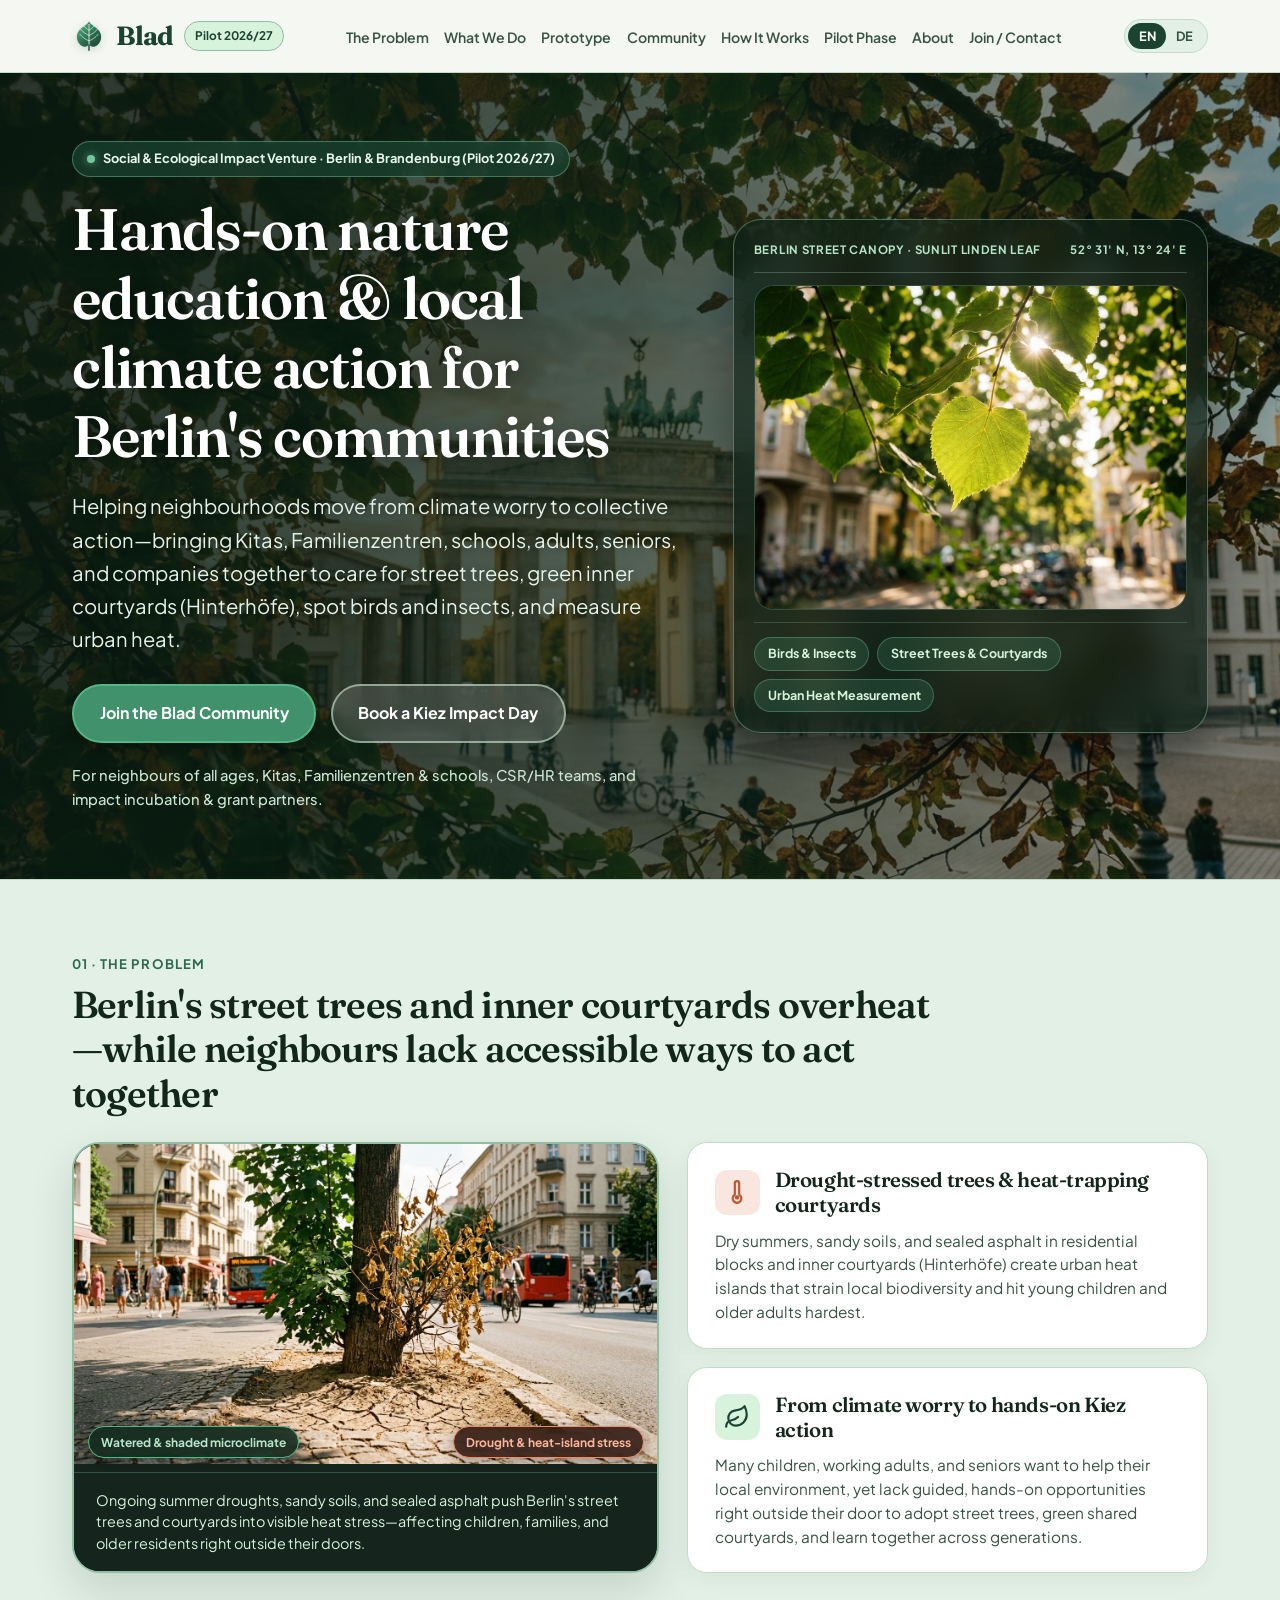
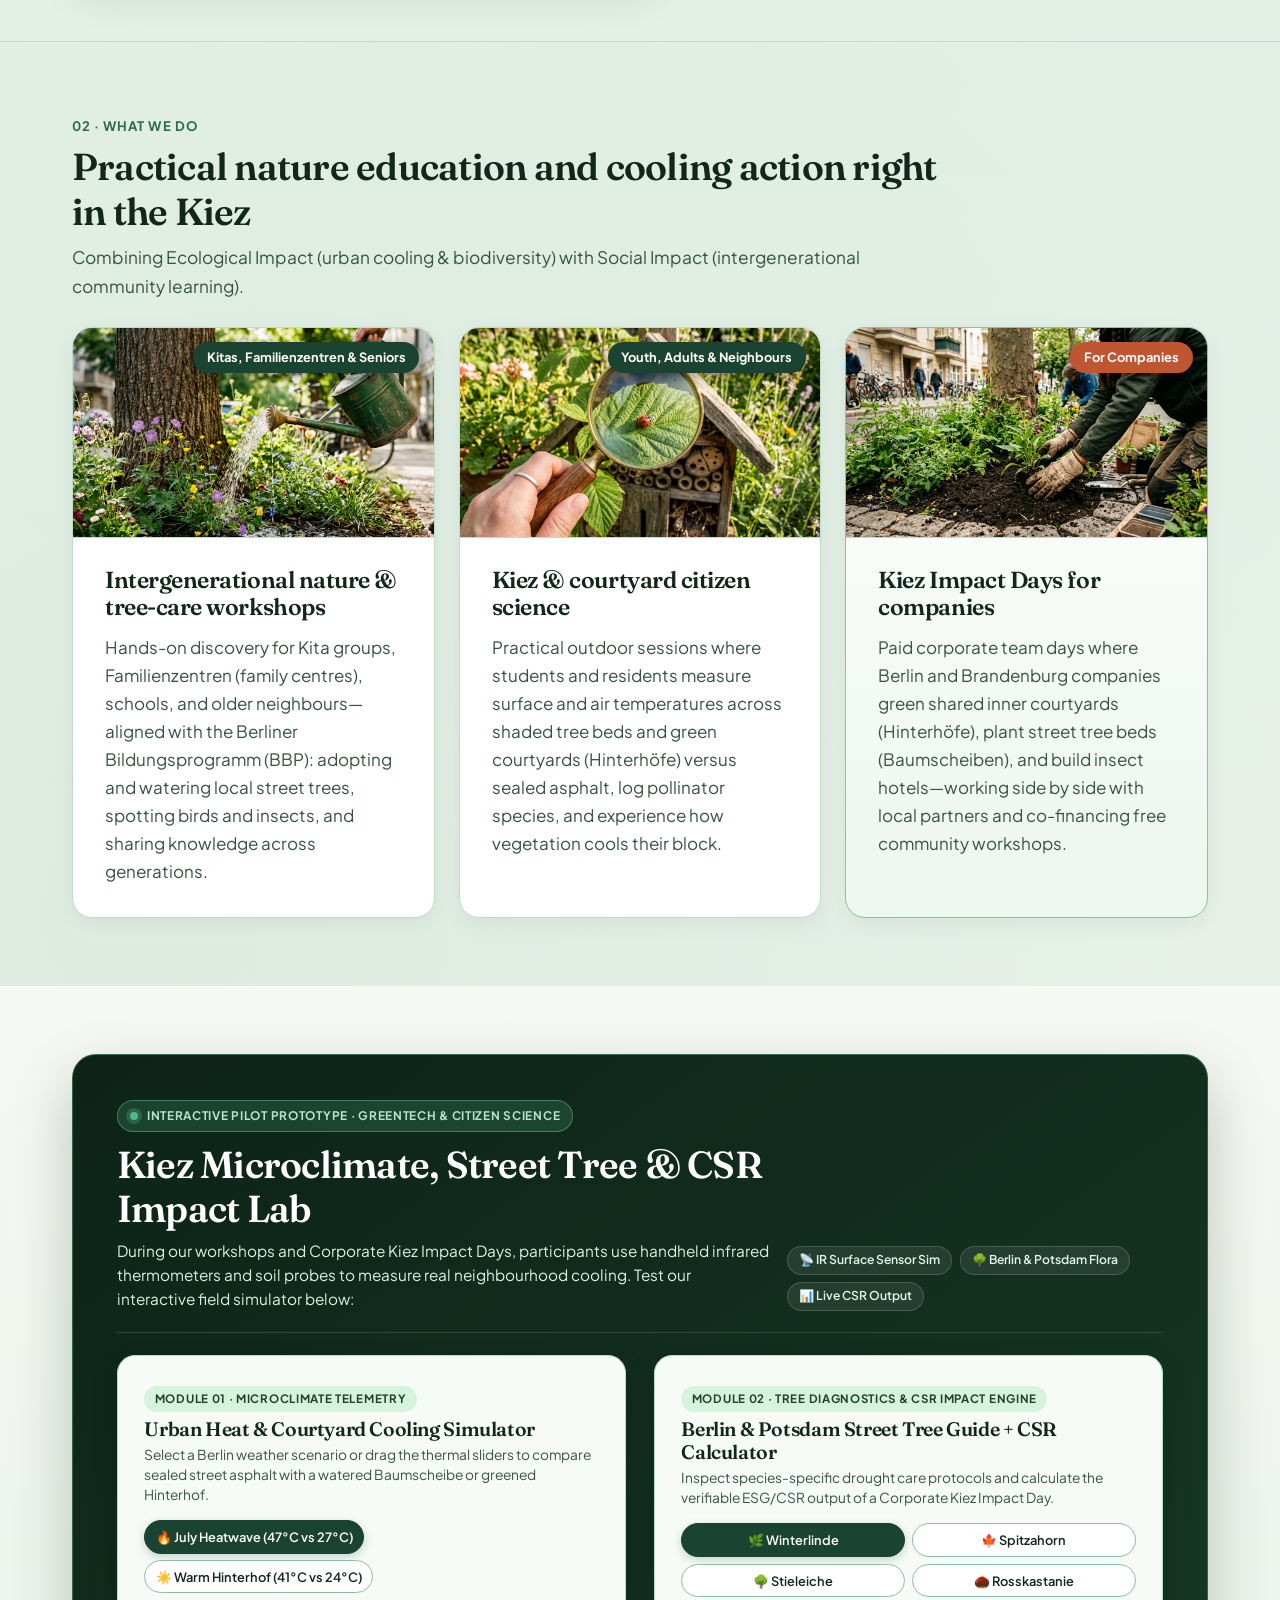
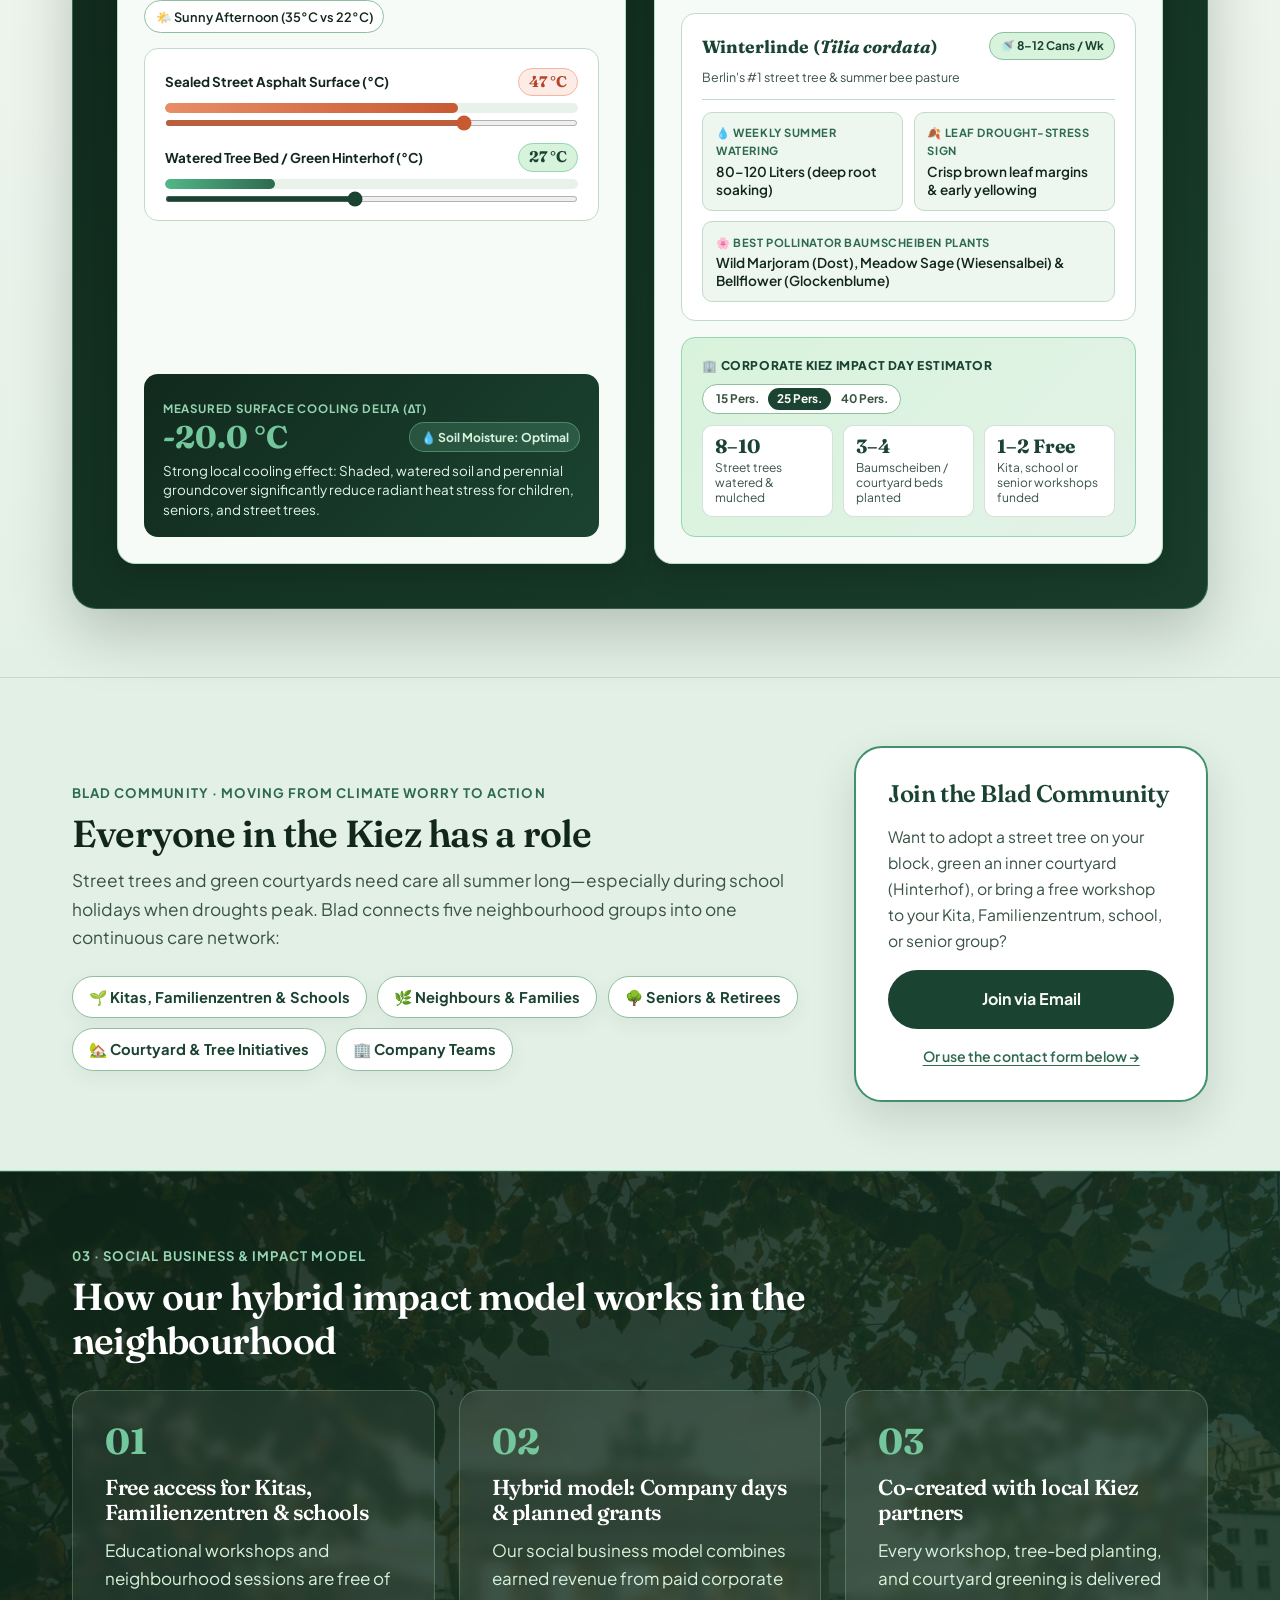
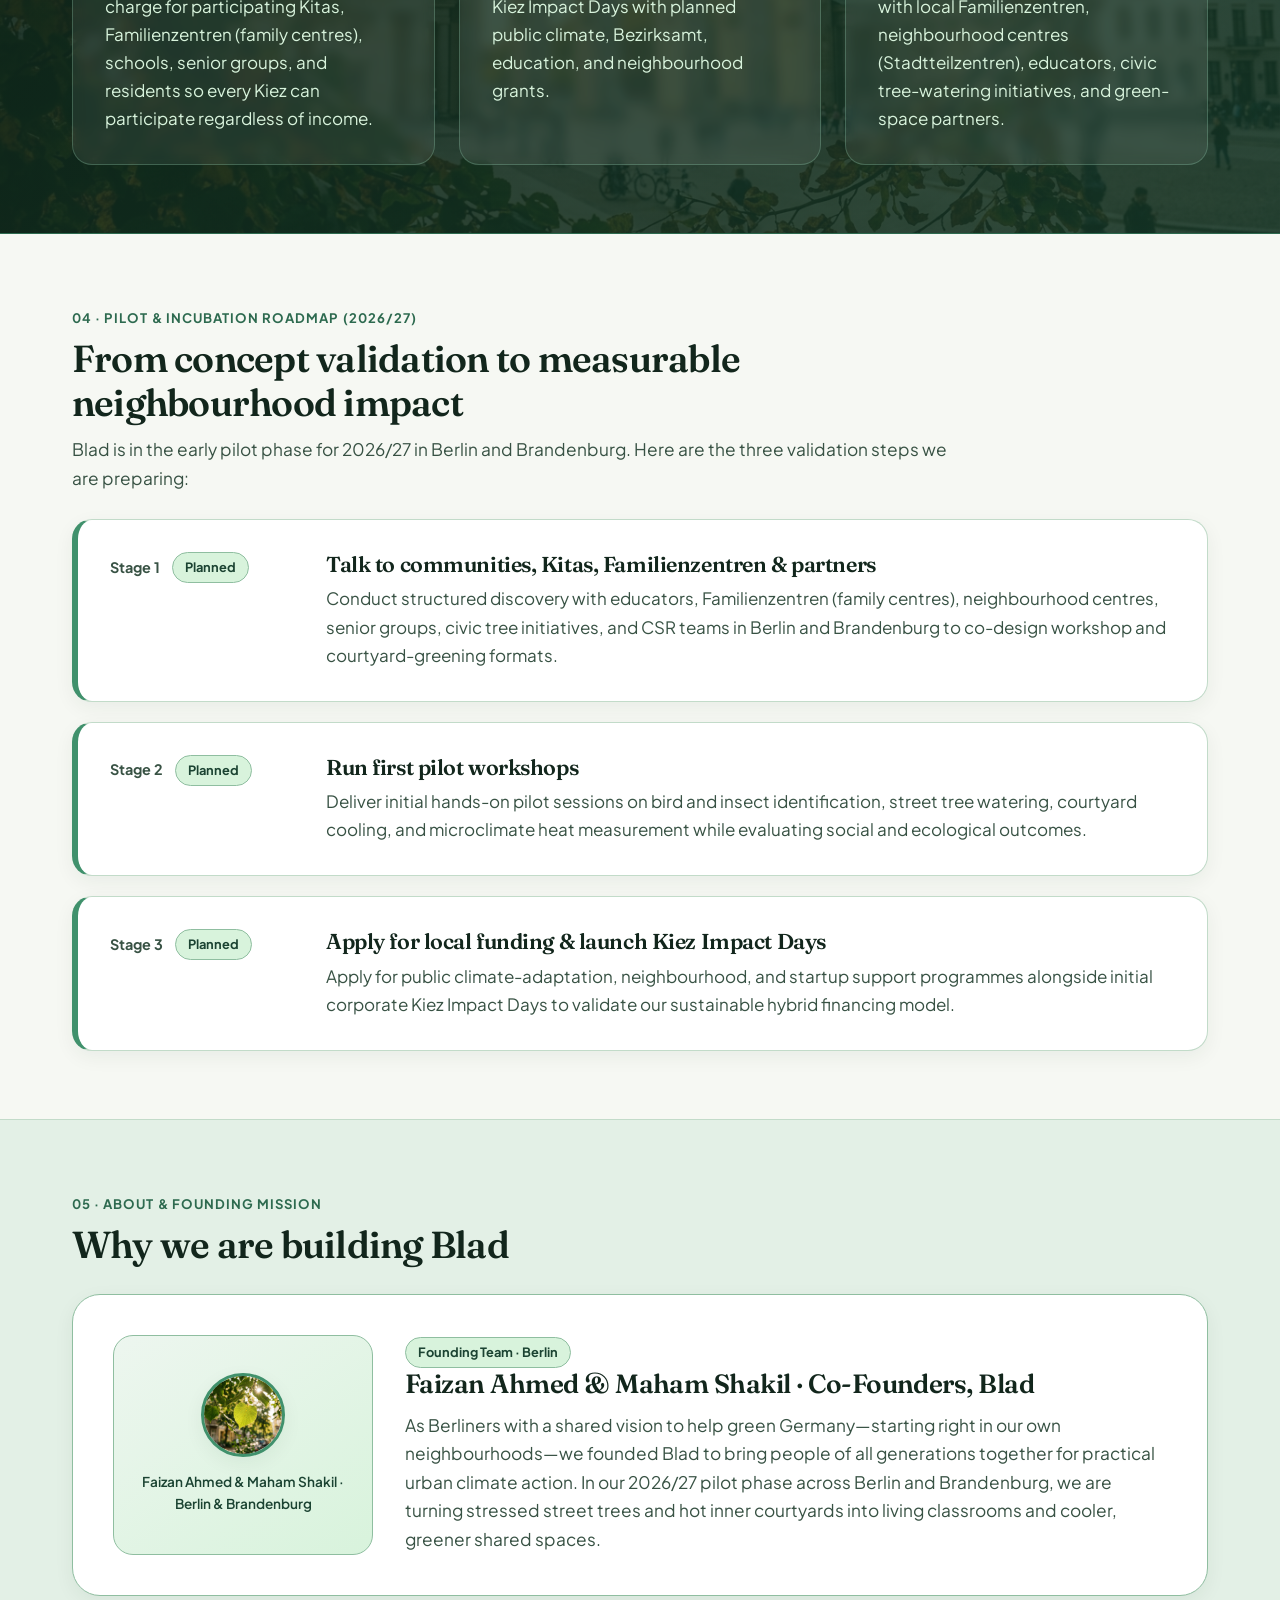
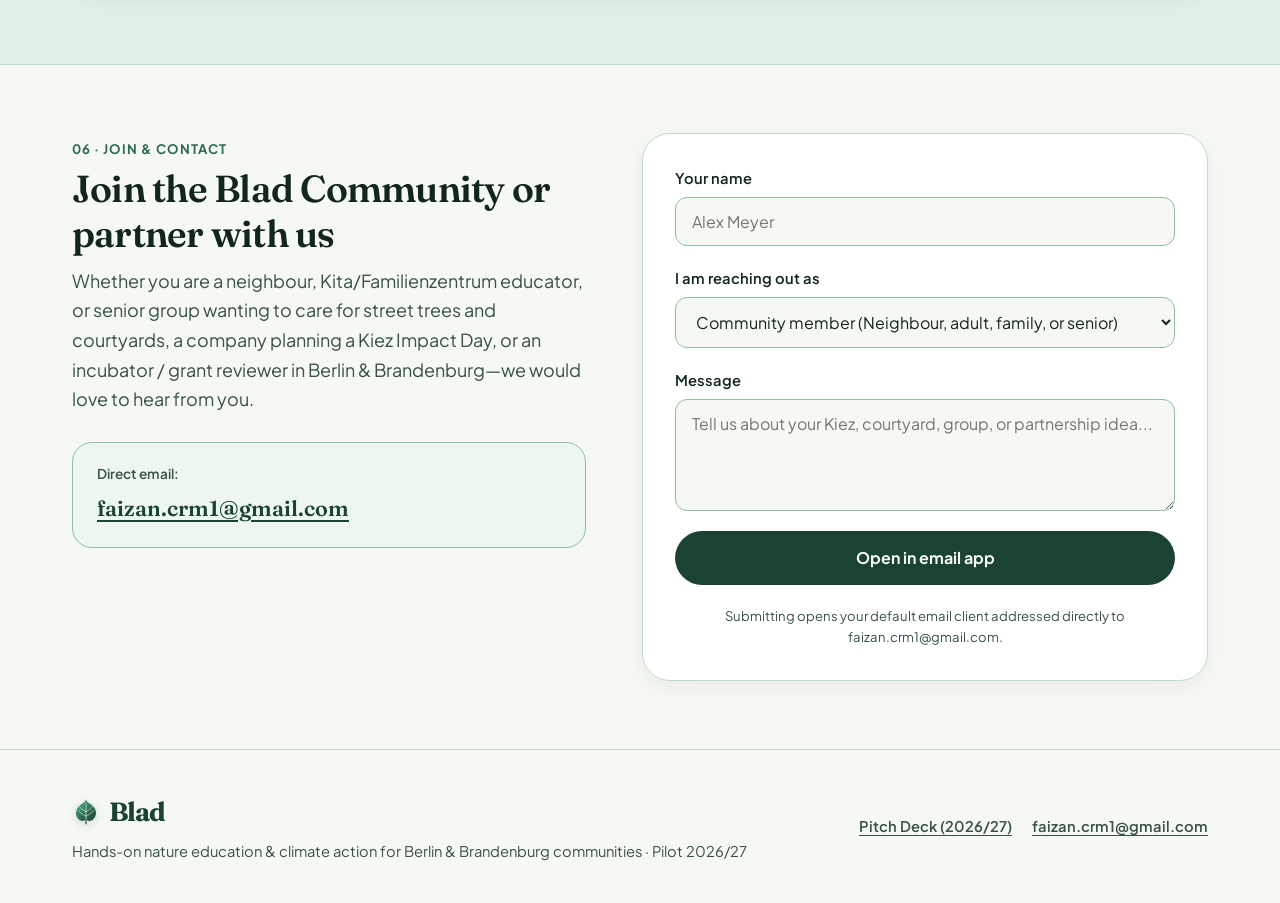
==== commit bb7da49b: "fix(ux): keep sticky navbar visible on scroll and redesign Section 01 into a balanced desktop split " ====
--- a/index.html
+++ b/index.html
@@ -140,51 +140,59 @@
           <h2 class="section-title" data-i18n="problem_title">Berlin's street trees and inner courtyards overheat—while neighbours lack accessible ways to act together</h2>
         </div>
 
-        <!-- Visual Problem Showcase: Stressed Street Tree in Dry Cracked Berlin Tree Bed -->
-        <figure class="spectrum-showcase reveal">
-          <div class="spectrum-img-container">
-            <img
-              src="assets/problem-heat-tree.jpg"
-              alt="A Berlin street tree in a dry cracked soil tree bed surrounded by cobblestones and summer traffic, with green leaves on one side and dry yellow-brown heat-stressed leaves on the other"
-              class="spectrum-img"
-              width="1200"
-              height="675"
-              loading="lazy"
-            >
-          </div>
-          <figcaption class="spectrum-caption">
-            <span class="spectrum-badge spectrum-badge-green" data-i18n="spectrum_cool">Watered &amp; shaded microclimate</span>
-            <span class="spectrum-caption-text" data-i18n="spectrum_desc">Ongoing summer droughts, sandy soils, and sealed asphalt push Berlin's street trees and courtyards into visible heat stress—affecting children, families, and older residents right outside their doors.</span>
-            <span class="spectrum-badge spectrum-badge-warm" data-i18n="spectrum_heat">Drought &amp; heat-island stress</span>
-          </figcaption>
-        </figure>
-
-        <div class="problem-grid">
-          <article class="problem-card reveal">
-            <div class="problem-icon icon-heat" aria-hidden="true">
-              <svg width="28" height="28" viewBox="0 0 24 24" fill="none" stroke="currentColor" stroke-width="2" stroke-linecap="round" stroke-linejoin="round">
-                <path d="M14 4v10.54a4 4 0 1 1-4 0V4a2 2 0 0 1 4 0Z"/>
-                <path d="M12 18a1 1 0 1 0 0-2 1 1 0 0 0 0 2Z"/>
-              </svg>
-            </div>
-            <h3 data-i18n="problem_card1_title">Drought-stressed trees &amp; heat-trapping courtyards</h3>
-            <p data-i18n="problem_card1_text">
-              Dry summers, sandy soils, and sealed asphalt in residential blocks and inner courtyards (Hinterhöfe) create urban heat islands that strain local biodiversity and hit young children and older adults hardest.
-            </p>
-          </article>
-
-          <article class="problem-card reveal">
-            <div class="problem-icon icon-leaf" aria-hidden="true">
-              <svg width="28" height="28" viewBox="0 0 24 24" fill="none" stroke="currentColor" stroke-width="2" stroke-linecap="round" stroke-linejoin="round">
-                <path d="M11 20A7 7 0 0 1 9.8 6.1C15.5 5 17 4.48 19 2c1 2 2 4.18 2 8 0 5.5-4.78 10-10 10Z"/>
-                <path d="M2 21c0-3 1.85-5.36 5.08-6C9.5 14.52 12 13 13 12"/>
-              </svg>
-            </div>
-            <h3 data-i18n="problem_card2_title">From climate worry to hands-on Kiez action</h3>
-            <p data-i18n="problem_card2_text">
-              Many children, working adults, and seniors want to help their local environment, yet lack guided, hands-on opportunities right outside their door to adopt street trees, green shared courtyards, and learn together across generations.
-            </p>
-          </article>
+        <div class="problem-split-layout">
+          <!-- Visual Problem Showcase: Stressed Street Tree in Dry Cracked Berlin Tree Bed -->
+          <figure class="spectrum-showcase reveal">
+            <div class="spectrum-img-container">
+              <img
+                src="assets/problem-heat-tree.jpg"
+                alt="A Berlin street tree in a dry cracked soil tree bed surrounded by cobblestones and summer traffic, with green leaves on one side and dry yellow-brown heat-stressed leaves on the other"
+                class="spectrum-img"
+                width="1200"
+                height="675"
+                loading="lazy"
+              >
+              <div class="spectrum-overlay-badges">
+                <span class="spectrum-badge spectrum-badge-green" data-i18n="spectrum_cool">Watered &amp; shaded microclimate</span>
+                <span class="spectrum-badge spectrum-badge-warm" data-i18n="spectrum_heat">Drought &amp; heat-island stress</span>
+              </div>
+            </div>
+            <figcaption class="spectrum-caption">
+              <span class="spectrum-caption-text" data-i18n="spectrum_desc">Ongoing summer droughts, sandy soils, and sealed asphalt push Berlin's street trees and courtyards into visible heat stress—affecting children, families, and older residents right outside their doors.</span>
+            </figcaption>
+          </figure>
+
+          <div class="problem-grid">
+            <article class="problem-card reveal">
+              <div class="problem-card-head">
+                <div class="problem-icon icon-heat" aria-hidden="true">
+                  <svg width="26" height="26" viewBox="0 0 24 24" fill="none" stroke="currentColor" stroke-width="2" stroke-linecap="round" stroke-linejoin="round">
+                    <path d="M14 4v10.54a4 4 0 1 1-4 0V4a2 2 0 0 1 4 0Z"/>
+                    <path d="M12 18a1 1 0 1 0 0-2 1 1 0 0 0 0 2Z"/>
+                  </svg>
+                </div>
+                <h3 data-i18n="problem_card1_title">Drought-stressed trees &amp; heat-trapping courtyards</h3>
+              </div>
+              <p data-i18n="problem_card1_text">
+                Dry summers, sandy soils, and sealed asphalt in residential blocks and inner courtyards (Hinterhöfe) create urban heat islands that strain local biodiversity and hit young children and older adults hardest.
+              </p>
+            </article>
+
+            <article class="problem-card reveal">
+              <div class="problem-card-head">
+                <div class="problem-icon icon-leaf" aria-hidden="true">
+                  <svg width="26" height="26" viewBox="0 0 24 24" fill="none" stroke="currentColor" stroke-width="2" stroke-linecap="round" stroke-linejoin="round">
+                    <path d="M11 20A7 7 0 0 1 9.8 6.1C15.5 5 17 4.48 19 2c1 2 2 4.18 2 8 0 5.5-4.78 10-10 10Z"/>
+                    <path d="M2 21c0-3 1.85-5.36 5.08-6C9.5 14.52 12 13 13 12"/>
+                  </svg>
+                </div>
+                <h3 data-i18n="problem_card2_title">From climate worry to hands-on Kiez action</h3>
+              </div>
+              <p data-i18n="problem_card2_text">
+                Many children, working adults, and seniors want to help their local environment, yet lack guided, hands-on opportunities right outside their door to adopt street trees, green shared courtyards, and learn together across generations.
+              </p>
+            </article>
+          </div>
         </div>
       </div>
     </section>
--- a/styles.css
+++ b/styles.css
@@ -72,7 +72,7 @@
 html {
   scroll-behavior: smooth;
   font-size: 100%;
-  overflow-x: hidden;
+  overflow-x: clip;
   max-width: 100%;
 }
 
@@ -98,12 +98,13 @@
   line-height: 1.65;
   font-size: 1.0625rem;
   -webkit-font-smoothing: antialiased;
-  overflow-x: hidden;
+  overflow-x: clip;
   max-width: 100%;
 }
 
 /* Ensure grid children never force horizontal overflow on mobile */
 .hero-grid > *,
+.problem-split-layout > *,
 .problem-grid > *,
 .cards-grid > *,
 .proto-grid > *,
@@ -146,18 +147,18 @@
 /* Layout Utilities */
 .container {
   width: 100%;
-  max-width: var(--container-max);
+  max-width: 1200px;
   margin: 0 auto;
   padding: 0 1.25rem;
 }
 
 .section-padding {
-  padding: 4.5rem 0;
+  padding: 3.5rem 0;
 }
 
 section[id],
 article[id] {
-  scroll-margin-top: 5rem;
+  scroll-margin-top: 4.5rem;
 }
 
 /* Lush Sage Green Alternating Sections */
@@ -198,28 +199,28 @@
 }
 
 .section-header {
-  max-width: 720px;
-  margin-bottom: 2.5rem;
+  max-width: 880px;
+  margin-bottom: 1.65rem;
 }
 
 .section-label {
   display: inline-block;
   font-family: var(--font-sans);
-  font-size: 0.85rem;
+  font-size: 0.82rem;
   font-weight: 700;
   text-transform: uppercase;
   letter-spacing: 0.08em;
   color: var(--green-hover);
-  margin-bottom: 0.75rem;
+  margin-bottom: 0.5rem;
 }
 
 .section-title {
-  font-size: clamp(1.85rem, 4vw, 2.65rem);
-  margin-bottom: 0.85rem;
+  font-size: clamp(1.7rem, 3.2vw, 2.35rem);
+  margin-bottom: 0.6rem;
 }
 
 .section-intro {
-  font-size: 1.15rem;
+  font-size: 1.08rem;
   color: var(--text-muted);
 }
 
@@ -656,65 +657,86 @@
 /* ==========================================================================
    The Problem Section & Leaf Spectrum Showcase
    ========================================================================== */
+.problem-split-layout {
+  display: grid;
+  grid-template-columns: 1fr;
+  gap: 1.5rem;
+  align-items: stretch;
+}
+
 .spectrum-showcase {
   background-color: #121714;
   border: 2px solid var(--border-strong);
   border-radius: var(--radius-lg);
   overflow: hidden;
-  margin-bottom: 2rem;
+  display: flex;
+  flex-direction: column;
   box-shadow: var(--shadow-md);
 }
 
 .spectrum-img-container {
+  position: relative;
   width: 100%;
-  max-height: 440px;
+  flex: 1 1 auto;
+  min-height: 240px;
   overflow: hidden;
-  background-color: #111513;
+  background-color: #15241C;
 }
 
 .spectrum-img {
   width: 100%;
   height: 100%;
-  max-height: 440px;
+  max-height: 320px;
   object-fit: cover;
   object-position: center 45%;
   display: block;
 }
 
+.spectrum-overlay-badges {
+  position: absolute;
+  bottom: 0.85rem;
+  left: 0.85rem;
+  right: 0.85rem;
+  display: flex;
+  flex-wrap: wrap;
+  justify-content: space-between;
+  gap: 0.5rem;
+  pointer-events: none;
+}
+
 .spectrum-caption {
-  padding: 1.15rem 1.5rem;
+  padding: 1.05rem 1.35rem;
   background-color: #15241C;
   color: #E8F5EC;
-  display: flex;
-  flex-direction: column;
-  gap: 0.75rem;
-  align-items: flex-start;
-  justify-content: space-between;
   border-top: 1px solid rgba(149, 213, 178, 0.25);
+  flex-shrink: 0;
 }
 
 .spectrum-caption-text {
-  font-size: 0.92rem;
+  font-size: 0.9rem;
   color: #D8F3DC;
-  max-width: 62ch;
+  line-height: 1.5;
+  display: block;
 }
 
 .spectrum-badge {
-  font-size: 0.76rem;
-  font-weight: 700;
-  padding: 0.3rem 0.75rem;
-  border-radius: var(--radius-pill);
-  white-space: nowrap;
+  font-size: 0.75rem;
+  font-weight: 700;
+  padding: 0.32rem 0.75rem;
+  border-radius: var(--radius-pill);
+  backdrop-filter: blur(10px);
+  -webkit-backdrop-filter: blur(10px);
+  box-shadow: 0 4px 14px rgba(0, 0, 0, 0.35);
 }
 
 .spectrum-badge-green {
-  background-color: rgba(82, 183, 136, 0.22);
-  color: #95D5B2;
+  background-color: rgba(18, 43, 30, 0.86);
+  color: #B7E4C7;
   border: 1px solid #52B788;
 }
 
 .spectrum-badge-warm {
-  background-color: rgba(240, 138, 101, 0.22);
+  background-color: rgba(45, 22, 15, 0.86);
   color: #F9B59B;
   border: 1px solid #F08A65;
 }
@@ -722,25 +744,35 @@
 .problem-grid {
   display: grid;
   grid-template-columns: 1fr;
-  gap: 1.5rem;
+  gap: 1.25rem;
 }
 
 .problem-card {
   background-color: var(--surface);
-  border: 1px solid var(--border);
+  border: 1.5px solid var(--border);
   border-radius: var(--radius-md);
-  padding: 2rem;
+  padding: 1.5rem 1.65rem;
   box-shadow: var(--shadow-sm);
+  display: flex;
+  flex-direction: column;
+  justify-content: center;
+}
+
+.problem-card-head {
+  display: flex;
+  align-items: center;
+  gap: 0.9rem;
+  margin-bottom: 0.7rem;
 }
 
 .problem-icon {
-  width: 3.25rem;
-  height: 3.25rem;
+  width: 2.85rem;
+  height: 2.85rem;
+  flex-shrink: 0;
   border-radius: var(--radius-sm);
   display: inline-flex;
   align-items: center;
   justify-content: center;
-  margin-bottom: 1.25rem;
 }
 
 .icon-heat {
@@ -754,12 +786,15 @@
 }
 
 .problem-card h3 {
-  font-size: 1.4rem;
-  margin-bottom: 0.75rem;
+  font-size: 1.28rem;
+  margin-bottom: 0;
+  line-height: 1.22;
 }
 
 .problem-card p {
   color: var(--text-muted);
+  font-size: 0.96rem;
+  line-height: 1.55;
 }
 
 /* ==========================================================================
@@ -1237,12 +1272,7 @@
   }
 
   .section-padding {
-    padding: 5.5rem 0;
-  }
-
-  .spectrum-caption {
-    flex-direction: row;
-    align-items: center;
+    padding: 4.25rem 0;
   }
 
   .problem-grid {
@@ -1282,6 +1312,17 @@
   .hero-grid {
     grid-template-columns: 1.12fr 0.88fr;
     gap: 3.5rem;
+  }
+
+  .problem-split-layout {
+    grid-template-columns: 1.06fr 0.94fr;
+    gap: 1.75rem;
+    align-items: stretch;
+  }
+
+  .problem-grid {
+    grid-template-columns: 1fr;
+    gap: 1.15rem;
   }
 
   .community-box {
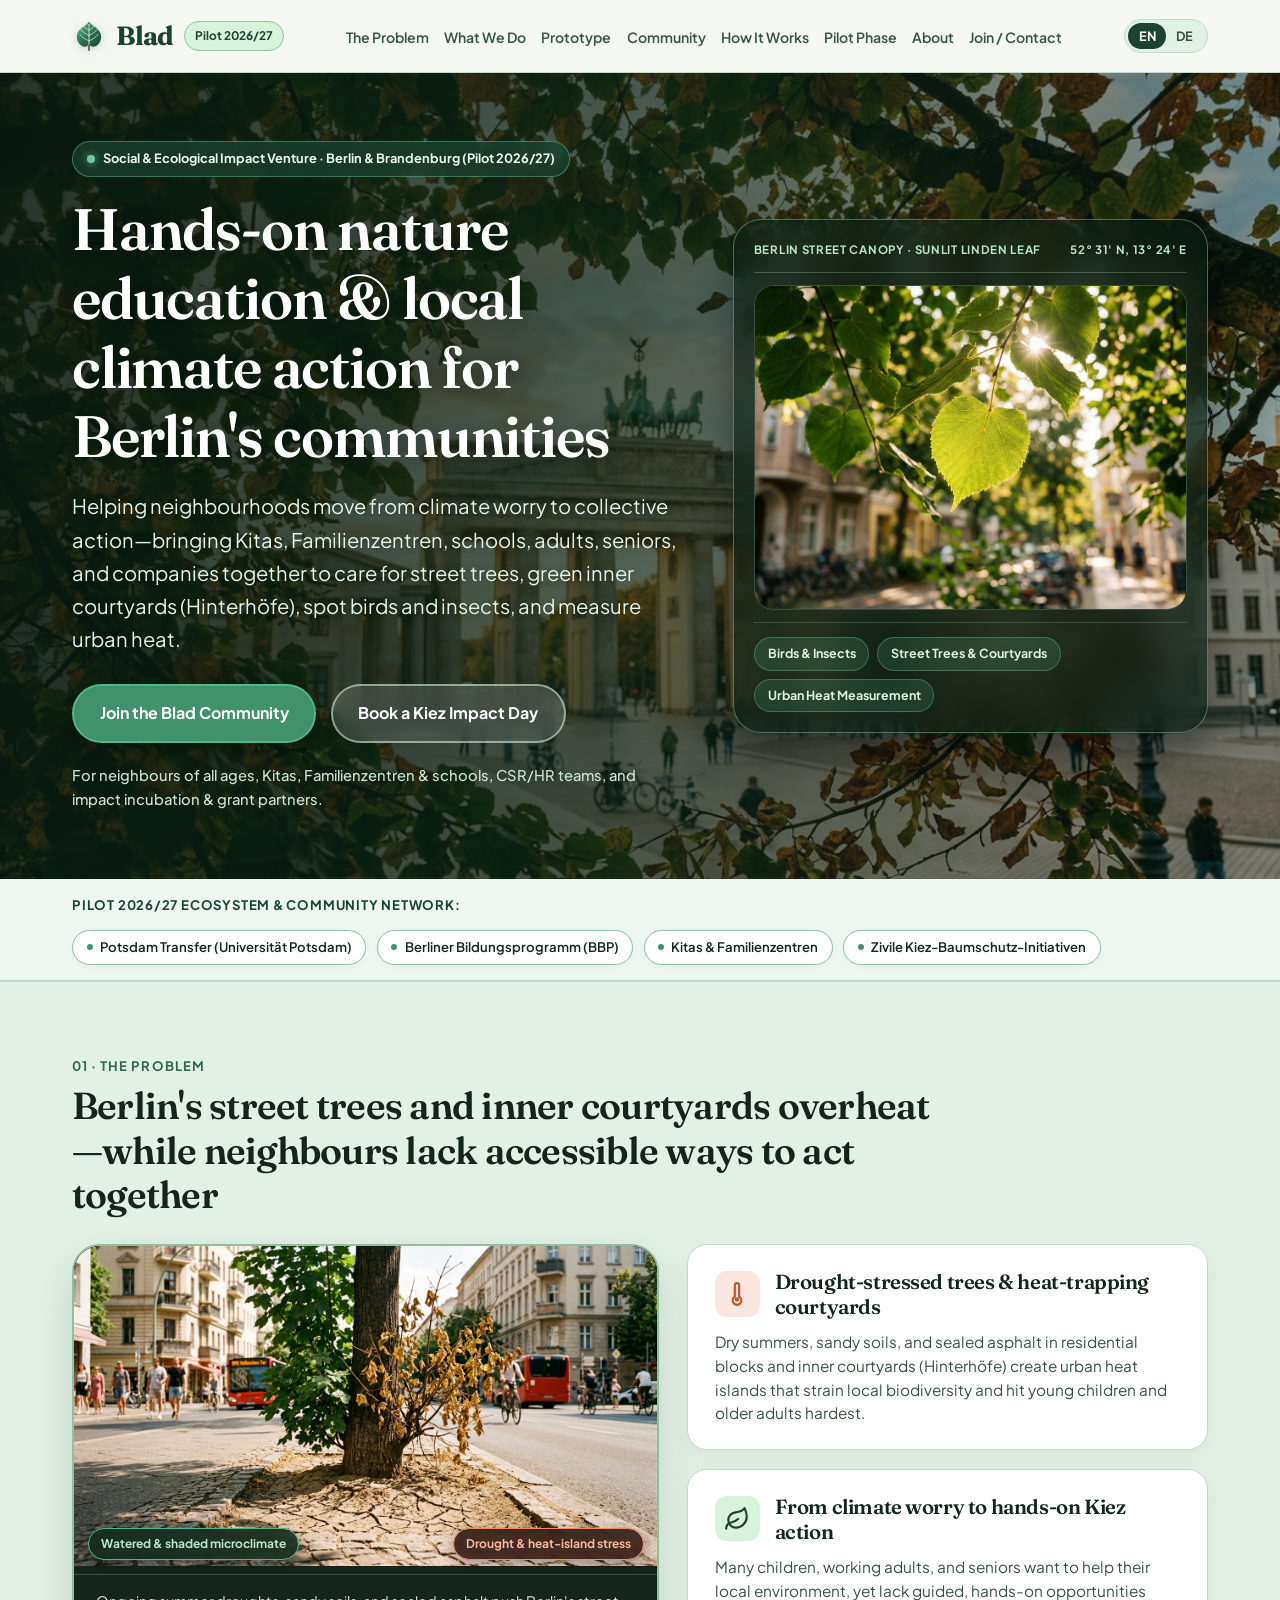
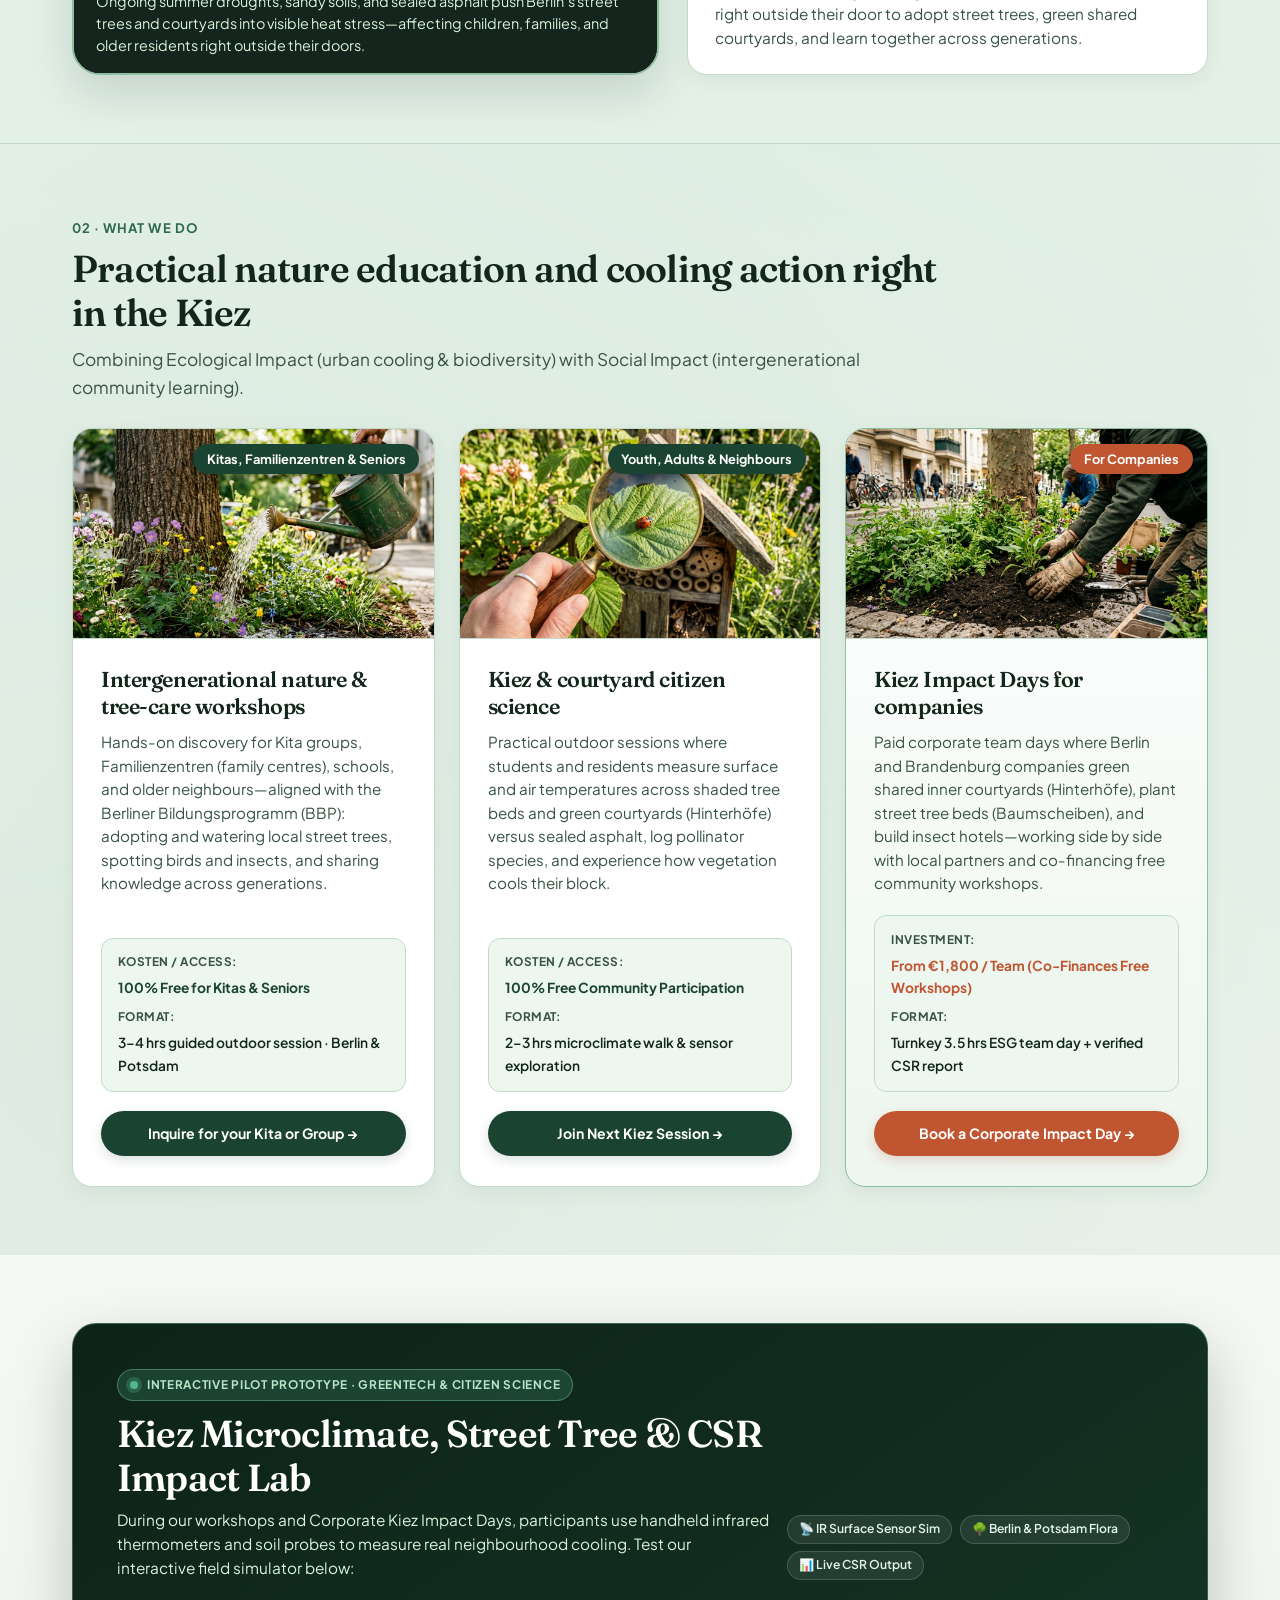
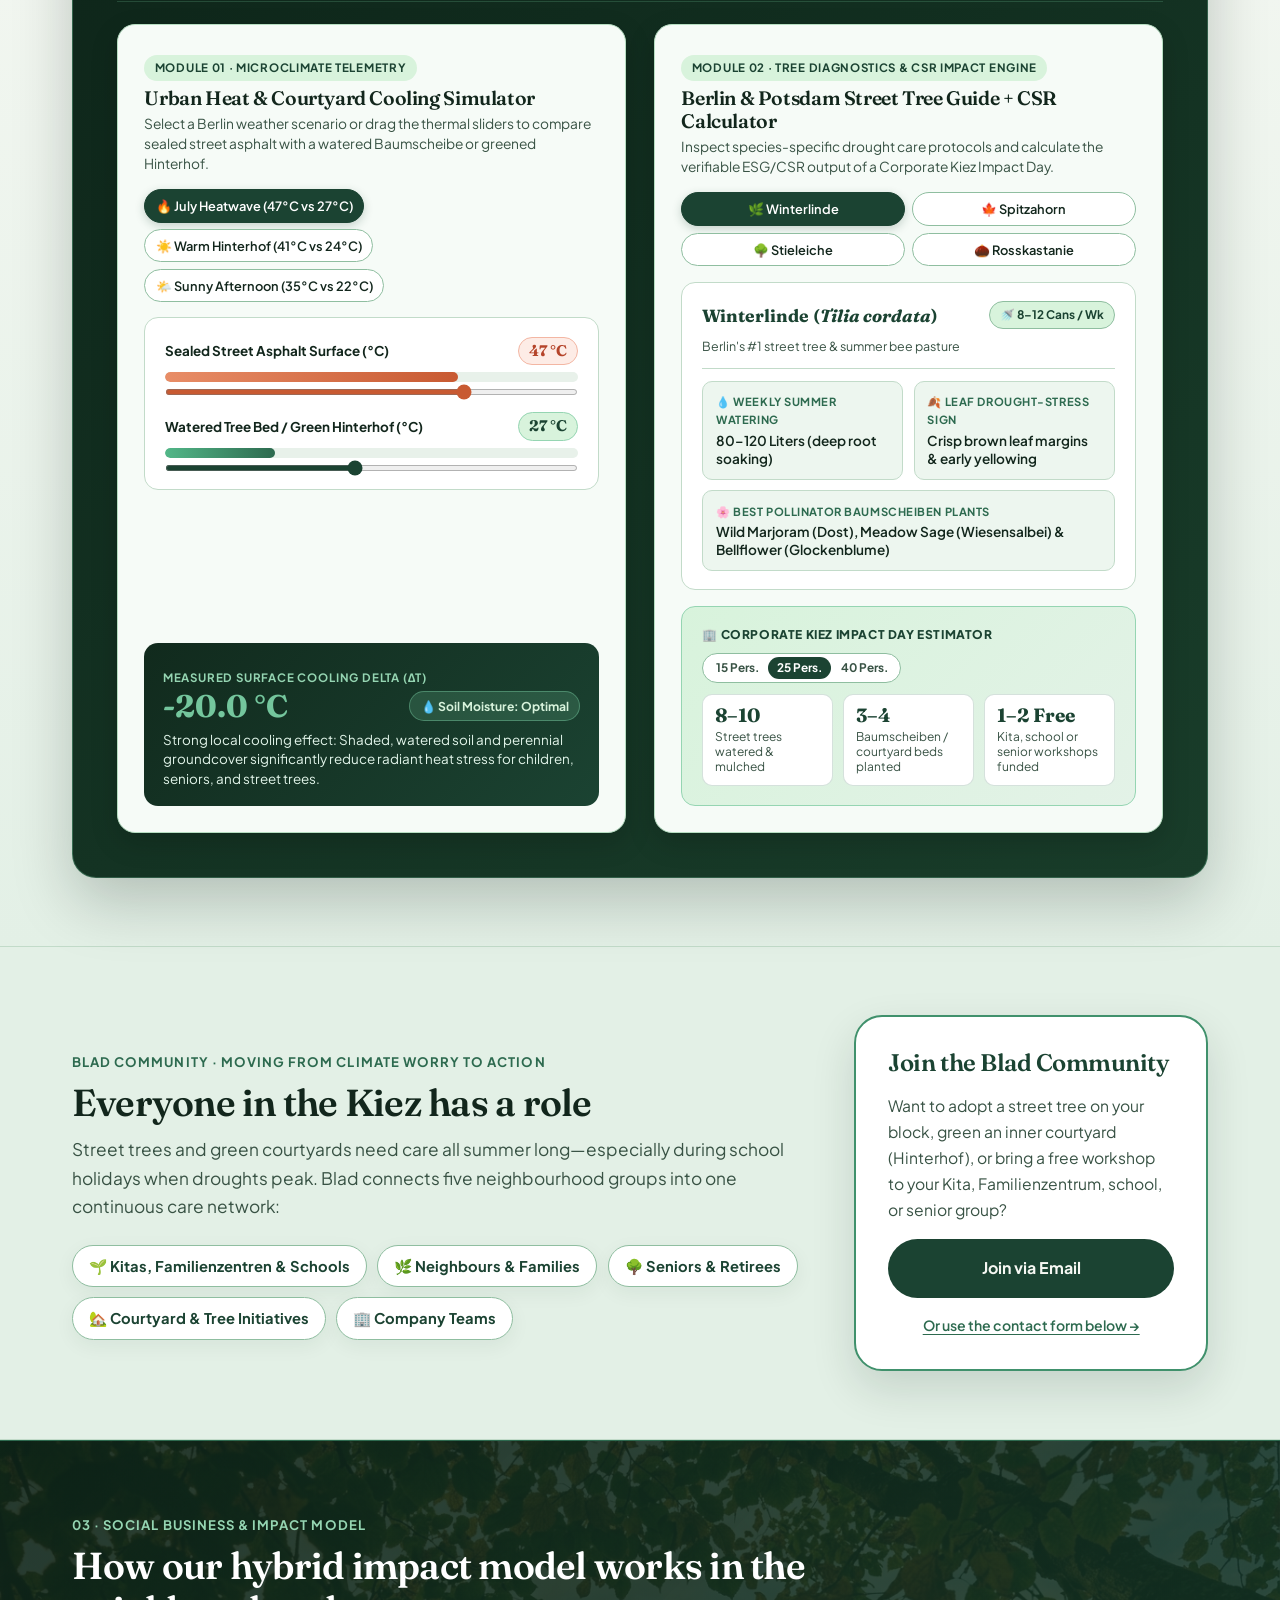
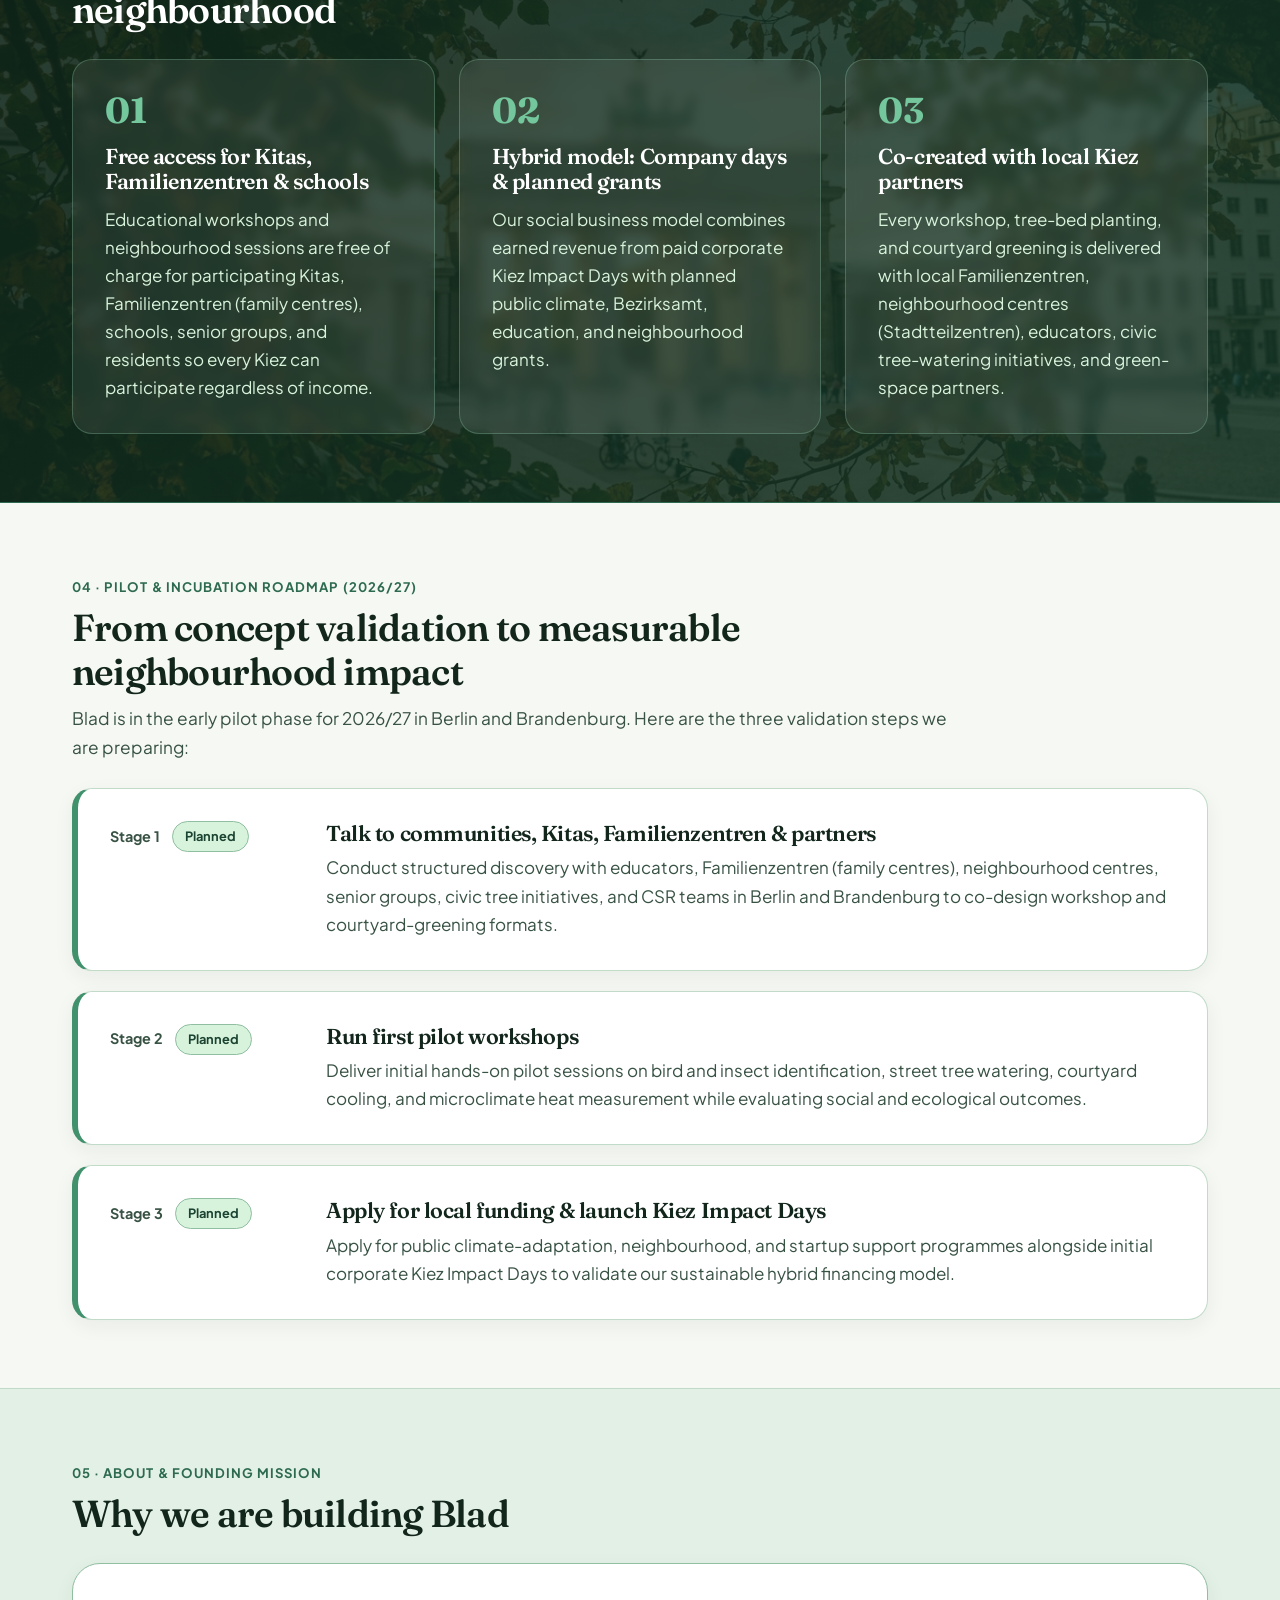
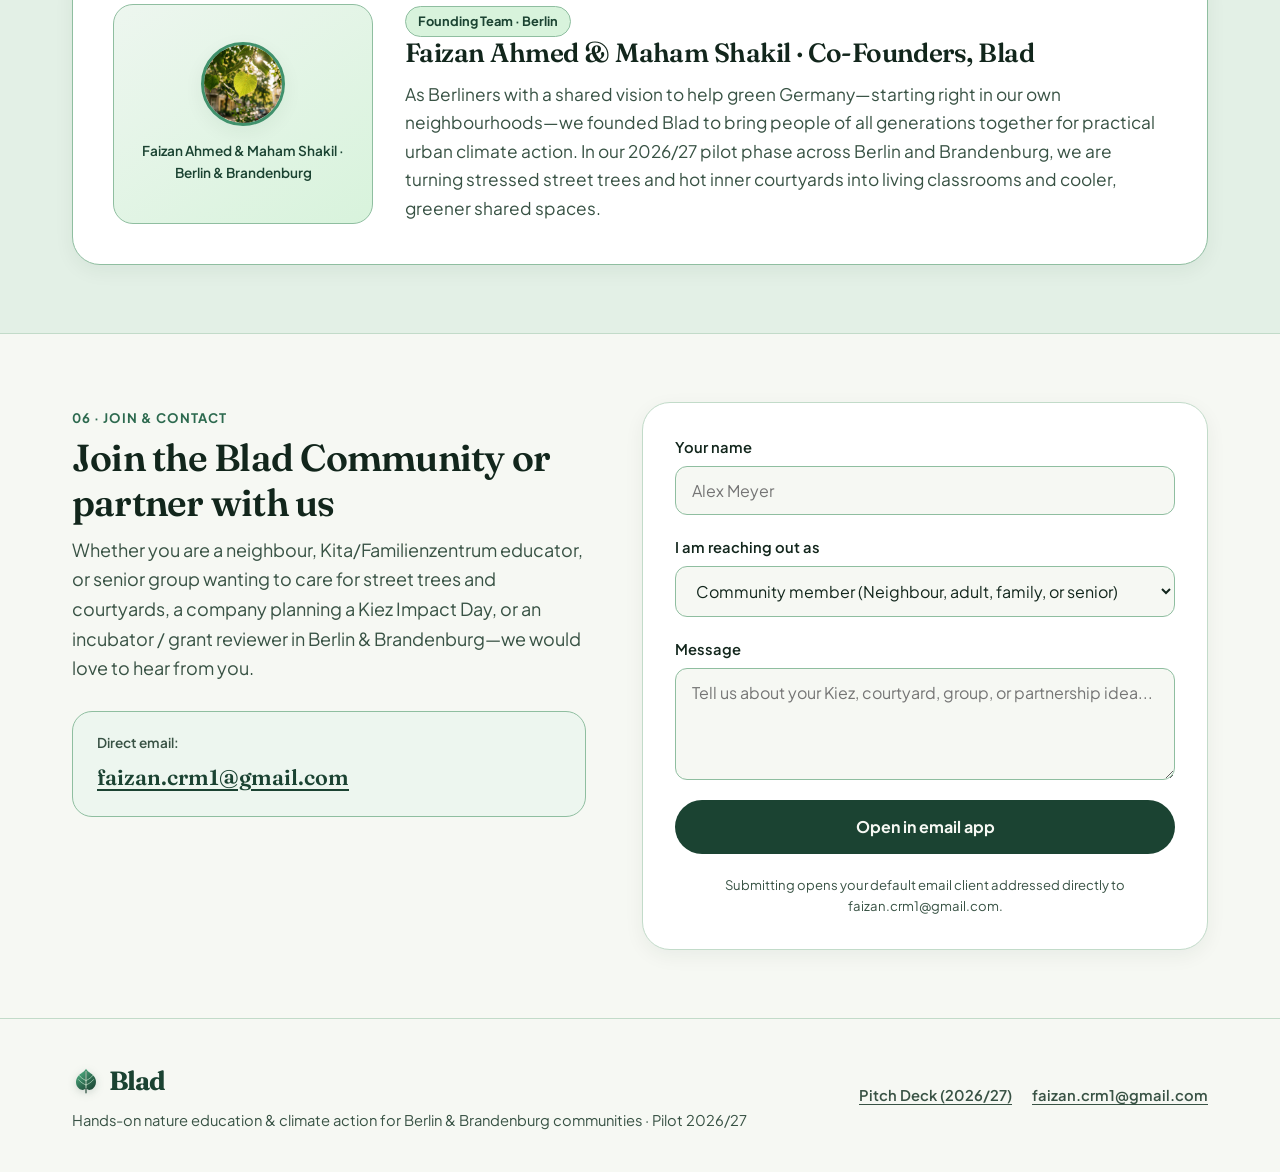
==== commit e99b77e6: "feat(ui): elevate What We Do cards with Curani-style trust strip, scannable specs, and CTAs" ====
--- a/index.html
+++ b/index.html
@@ -132,6 +132,19 @@
       </div>
     </section>
 
+    <!-- High-Trust Ecosystem & Pilot Network Strip (Curani-Style Trust Anchor) -->
+    <aside class="trust-network-strip reveal" aria-label="Ecosystem and Community Network">
+      <div class="container trust-network-inner">
+        <span class="trust-network-label" data-i18n="trust_label">Pilot 2026/27 Ecosystem &amp; Community Network:</span>
+        <div class="trust-network-chips">
+          <span class="trust-chip"><span class="trust-chip-dot"></span>Potsdam Transfer (Universität Potsdam)</span>
+          <span class="trust-chip"><span class="trust-chip-dot"></span>Berliner Bildungsprogramm (BBP)</span>
+          <span class="trust-chip"><span class="trust-chip-dot"></span>Kitas &amp; Familienzentren</span>
+          <span class="trust-chip"><span class="trust-chip-dot"></span>Zivile Kiez-Baumschutz-Initiativen</span>
+        </div>
+      </div>
+    </aside>
+
     <!-- 2. The Problem -->
     <section id="problem" class="section-padding section-sage">
       <div class="container">
@@ -225,6 +238,17 @@
               <p class="card-body" data-i18n="what_card1_text">
                 Hands-on discovery for Kita groups, Familienzentren (family centres), schools, and older neighbours—aligned with the Berliner Bildungsprogramm (BBP): adopting and watering local street trees, spotting birds and insects, and sharing knowledge across generations.
               </p>
+              <div class="card-spec-box">
+                <div class="card-spec-item">
+                  <span class="card-spec-label" data-i18n="card_spec_cost_label">Kosten / Access:</span>
+                  <strong class="card-spec-val text-green" data-i18n="card1_cost_val">100% Free for Kitas &amp; Seniors</strong>
+                </div>
+                <div class="card-spec-item">
+                  <span class="card-spec-label" data-i18n="card_spec_format_label">Format:</span>
+                  <span class="card-spec-val" data-i18n="card1_format_val">3–4 hrs guided outdoor session · Berlin &amp; Potsdam</span>
+                </div>
+              </div>
+              <a href="#contact" class="btn-card" data-i18n="card1_btn">Inquire for your Kita or Group →</a>
             </div>
           </article>
 
@@ -244,6 +268,17 @@
               <p class="card-body" data-i18n="what_card2_text">
                 Practical outdoor sessions where students and residents measure surface and air temperatures across shaded tree beds and green courtyards (Hinterhöfe) versus sealed asphalt, log pollinator species, and experience how vegetation cools their block.
               </p>
+              <div class="card-spec-box">
+                <div class="card-spec-item">
+                  <span class="card-spec-label" data-i18n="card_spec_cost_label">Kosten / Access:</span>
+                  <strong class="card-spec-val text-green" data-i18n="card2_cost_val">100% Free Community Participation</strong>
+                </div>
+                <div class="card-spec-item">
+                  <span class="card-spec-label" data-i18n="card_spec_format_label">Format:</span>
+                  <span class="card-spec-val" data-i18n="card2_format_val">2–3 hrs microclimate walk &amp; sensor exploration</span>
+                </div>
+              </div>
+              <a href="#contact" class="btn-card" data-i18n="card2_btn">Join Next Kiez Session →</a>
             </div>
           </article>
 
@@ -263,6 +298,17 @@
               <p class="card-body" data-i18n="what_card3_text">
                 Paid corporate team days where Berlin and Brandenburg companies green shared inner courtyards (Hinterhöfe), plant street tree beds (Baumscheiben), and build insect hotels—working side by side with local partners and co-financing free community workshops.
               </p>
+              <div class="card-spec-box">
+                <div class="card-spec-item">
+                  <span class="card-spec-label" data-i18n="card_spec_cost_label">Investment:</span>
+                  <strong class="card-spec-val text-accent" data-i18n="card3_cost_val">From €1,800 / Team (Co-Finances Free Workshops)</strong>
+                </div>
+                <div class="card-spec-item">
+                  <span class="card-spec-label" data-i18n="card_spec_format_label">Format:</span>
+                  <span class="card-spec-val" data-i18n="card3_format_val">Turnkey 3.5 hrs ESG team day + verified CSR report</span>
+                </div>
+              </div>
+              <a href="mailto:faizan.crm1@gmail.com?subject=Kiez%20Impact%20Day%20Inquiry%20%E2%80%94%20Blad" class="btn-card btn-card-accent" data-i18n="card3_btn">Book a Corporate Impact Day →</a>
             </div>
           </article>
         </div>
--- a/styles.css
+++ b/styles.css
@@ -655,6 +655,60 @@
 }
 
 /* ==========================================================================
+   High-Trust Ecosystem & Community Network Strip (Curani-Style Anchor)
+   ========================================================================== */
+.trust-network-strip {
+  background-color: #EDF6F0;
+  border-bottom: 1px solid var(--border);
+  padding: 0.95rem 0;
+  font-size: 0.85rem;
+}
+
+.trust-network-inner {
+  display: flex;
+  align-items: center;
+  justify-content: space-between;
+  flex-wrap: wrap;
+  gap: 0.85rem;
+}
+
+.trust-network-label {
+  font-size: 0.82rem;
+  font-weight: 700;
+  text-transform: uppercase;
+  letter-spacing: 0.06em;
+  color: var(--green-primary);
+}
+
+.trust-network-chips {
+  display: flex;
+  align-items: center;
+  flex-wrap: wrap;
+  gap: 0.65rem;
+}
+
+.trust-chip {
+  display: inline-flex;
+  align-items: center;
+  gap: 0.45rem;
+  background-color: #FFFFFF;
+  border: 1px solid var(--border-strong);
+  color: var(--text);
+  font-size: 0.82rem;
+  font-weight: 600;
+  padding: 0.35rem 0.85rem;
+  border-radius: var(--radius-pill);
+  box-shadow: 0 2px 6px rgba(15, 38, 26, 0.04);
+}
+
+.trust-chip-dot {
+  width: 6px;
+  height: 6px;
+  border-radius: 50%;
+  background-color: var(--green-bright);
+}
+
+/* ==========================================================================
    The Problem Section & Leaf Spectrum Showcase
    ========================================================================== */
 .problem-split-layout {
@@ -867,7 +921,10 @@
 }
 
 .card-content {
-  padding: 1.75rem 2rem 2rem;
+  padding: 1.65rem 1.75rem 1.85rem;
+  display: flex;
+  flex-direction: column;
+  flex: 1 1 auto;
 }
 
 .audience-tag {
@@ -885,12 +942,93 @@
 }
 
 .card-title {
-  font-size: 1.45rem;
-  margin-bottom: 0.75rem;
+  font-size: 1.35rem;
+  margin-bottom: 0.65rem;
+  line-height: 1.25;
 }
 
 .card-body {
   color: var(--text-muted);
+  font-size: 0.95rem;
+  line-height: 1.55;
+  margin-bottom: 1.25rem;
+}
+
+/* Curani-Style Structured Key Detail Specs */
+.card-spec-box {
+  margin-top: auto;
+  background-color: var(--surface-tint);
+  border: 1px solid var(--border);
+  border-radius: var(--radius-sm);
+  padding: 0.85rem 1rem;
+  display: flex;
+  flex-direction: column;
+  gap: 0.45rem;
+  margin-bottom: 1.15rem;
+}
+
+.card-spec-item {
+  display: flex;
+  justify-content: space-between;
+  align-items: baseline;
+  flex-wrap: wrap;
+  gap: 0.35rem;
+  font-size: 0.84rem;
+}
+
+.card-spec-label {
+  font-weight: 700;
+  color: var(--text-muted);
+  text-transform: uppercase;
+  font-size: 0.74rem;
+  letter-spacing: 0.04em;
+}
+
+.card-spec-val {
+  font-size: 0.86rem;
+  color: var(--text);
+  font-weight: 600;
+}
+
+.card-spec-val.text-green {
+  color: var(--green-primary);
+  font-weight: 700;
+}
+
+.card-spec-val.text-accent {
+  color: var(--accent);
+  font-weight: 700;
+}
+
+.btn-card {
+  display: block;
+  text-align: center;
+  font-family: var(--font-sans);
+  font-size: 0.88rem;
+  font-weight: 700;
+  padding: 0.7rem 1.15rem;
+  border-radius: var(--radius-pill);
+  background-color: var(--green-primary);
+  color: #FFFFFF;
+  text-decoration: none;
+  transition: all var(--transition-fast);
+  box-shadow: 0 4px 12px rgba(27, 67, 50, 0.16);
+}
+
+.btn-card:hover {
+  background-color: var(--green-hover);
+  transform: translateY(-2px);
+  box-shadow: 0 6px 18px rgba(27, 67, 50, 0.24);
+}
+
+.btn-card-accent {
+  background-color: var(--accent);
+  box-shadow: 0 4px 12px rgba(192, 86, 49, 0.22);
+}
+
+.btn-card-accent:hover {
+  background-color: #a84422;
+  box-shadow: 0 6px 18px rgba(192, 86, 49, 0.32);
 }
 
 /* ==========================================================================
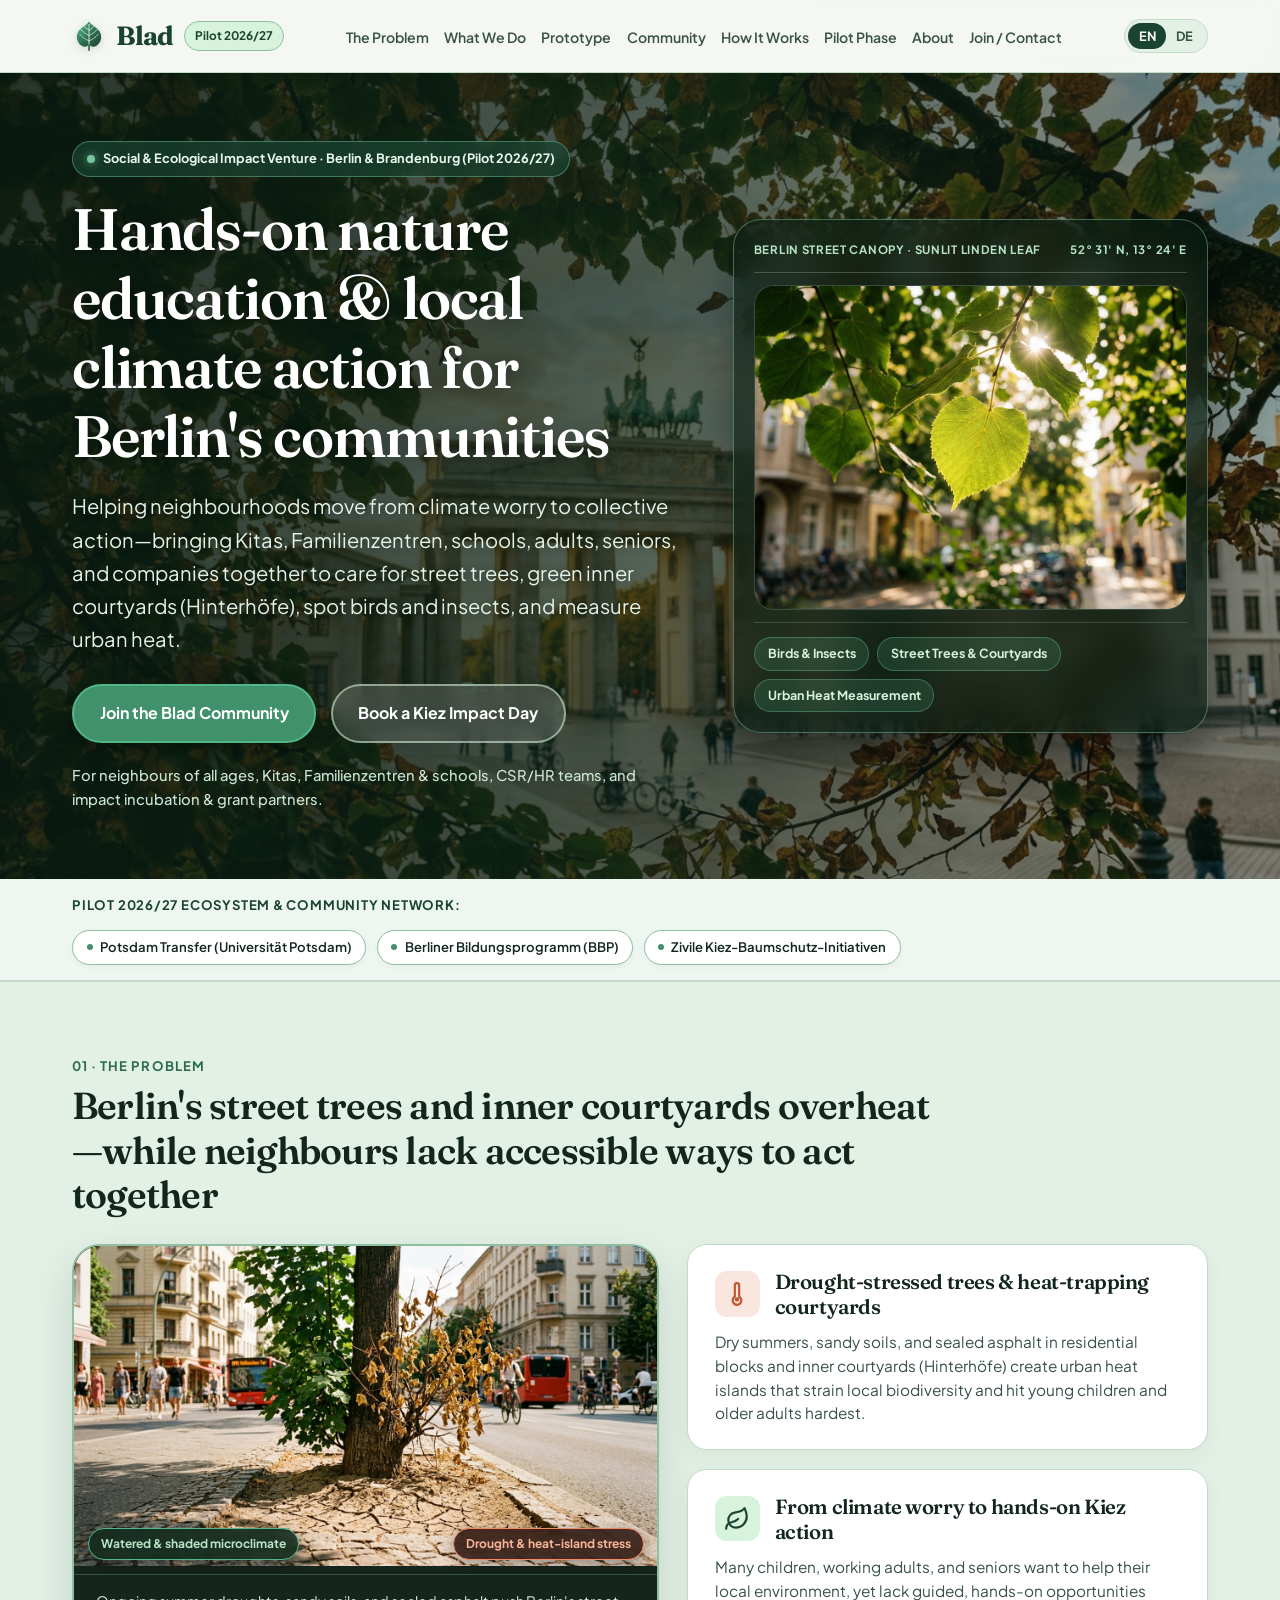
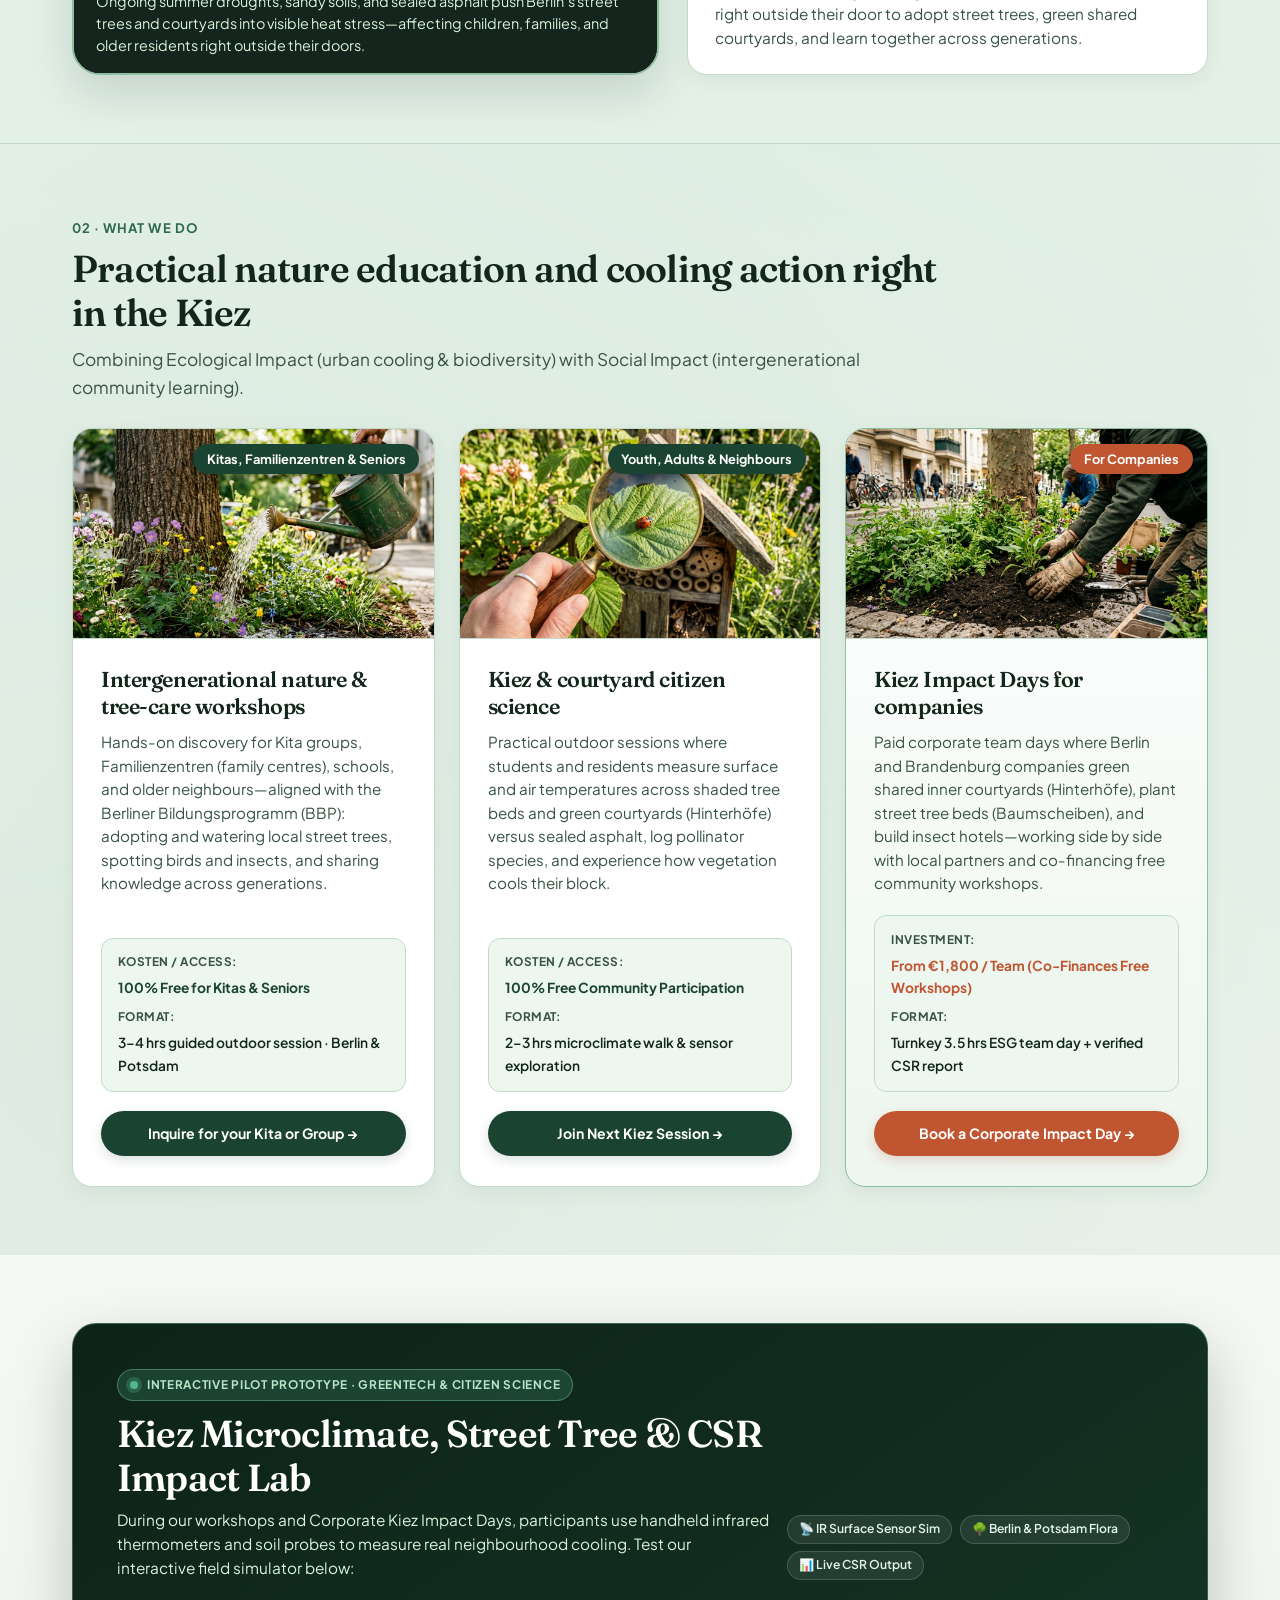
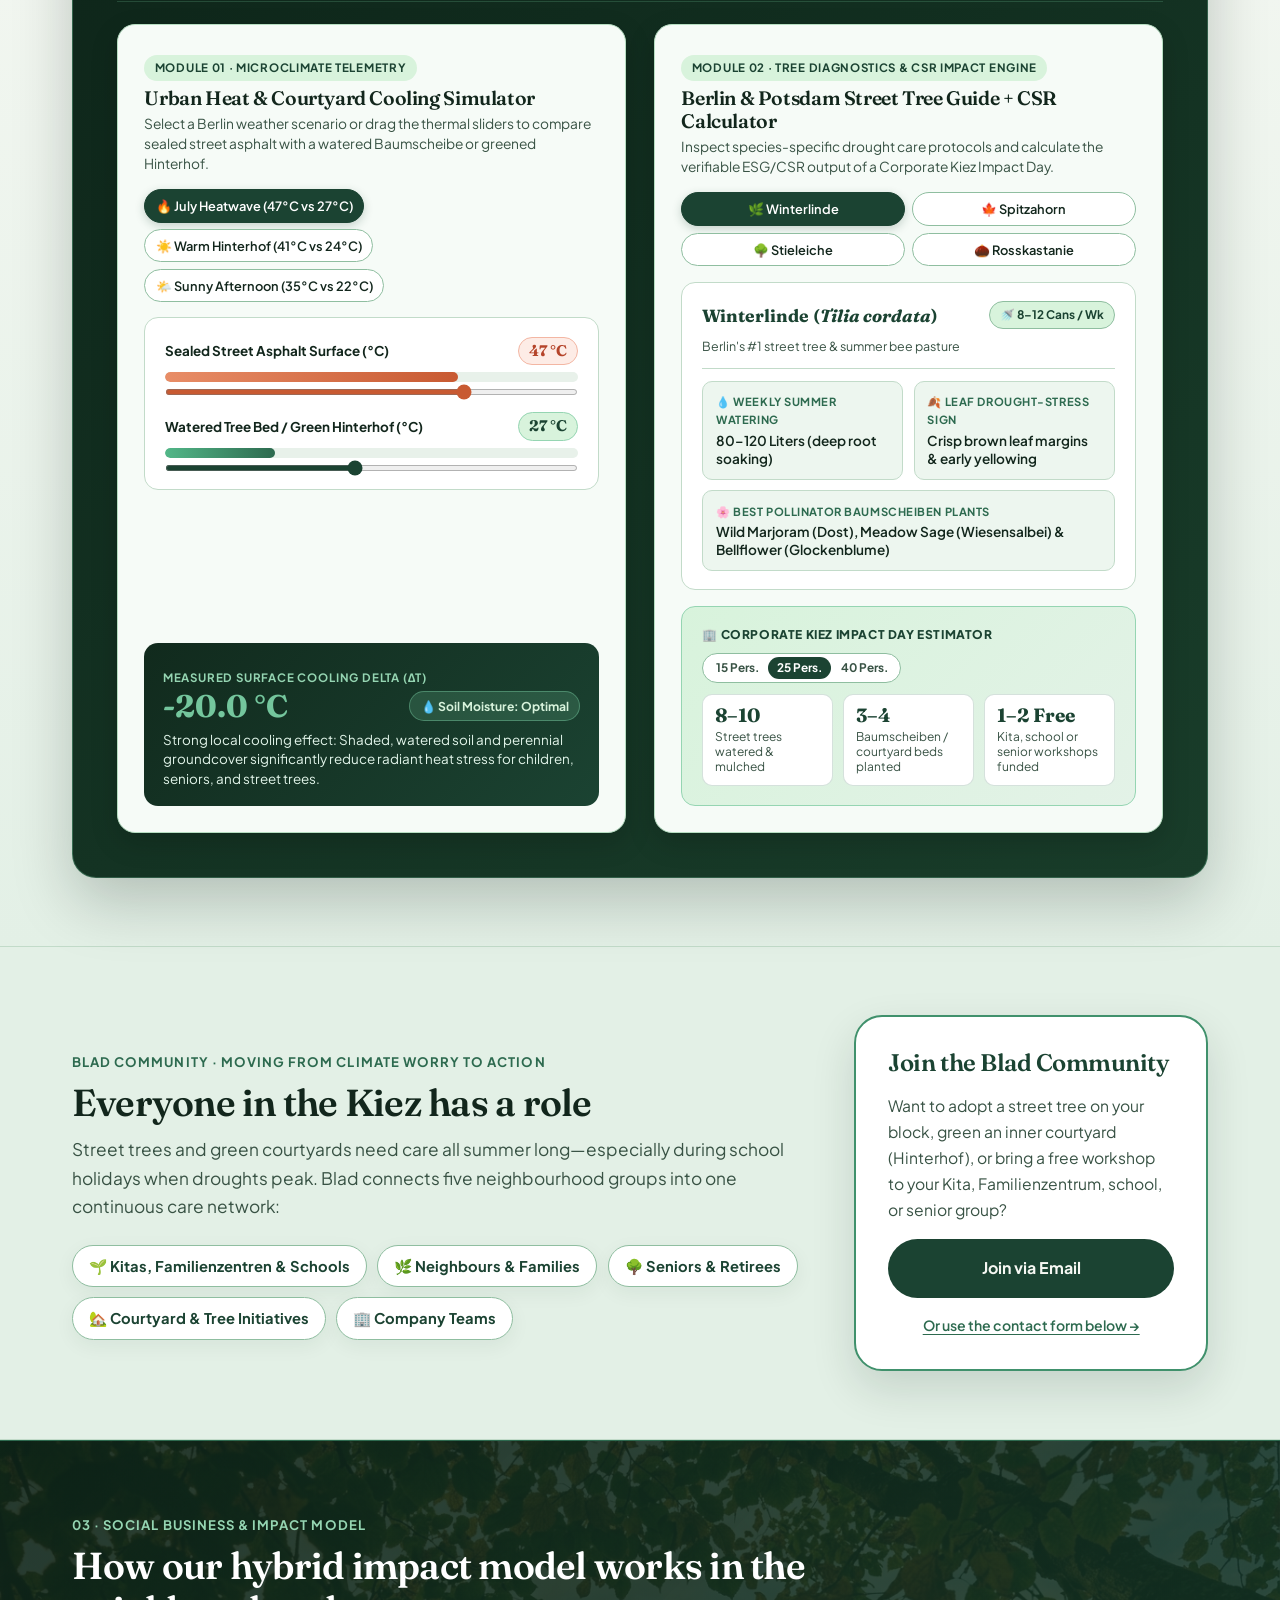
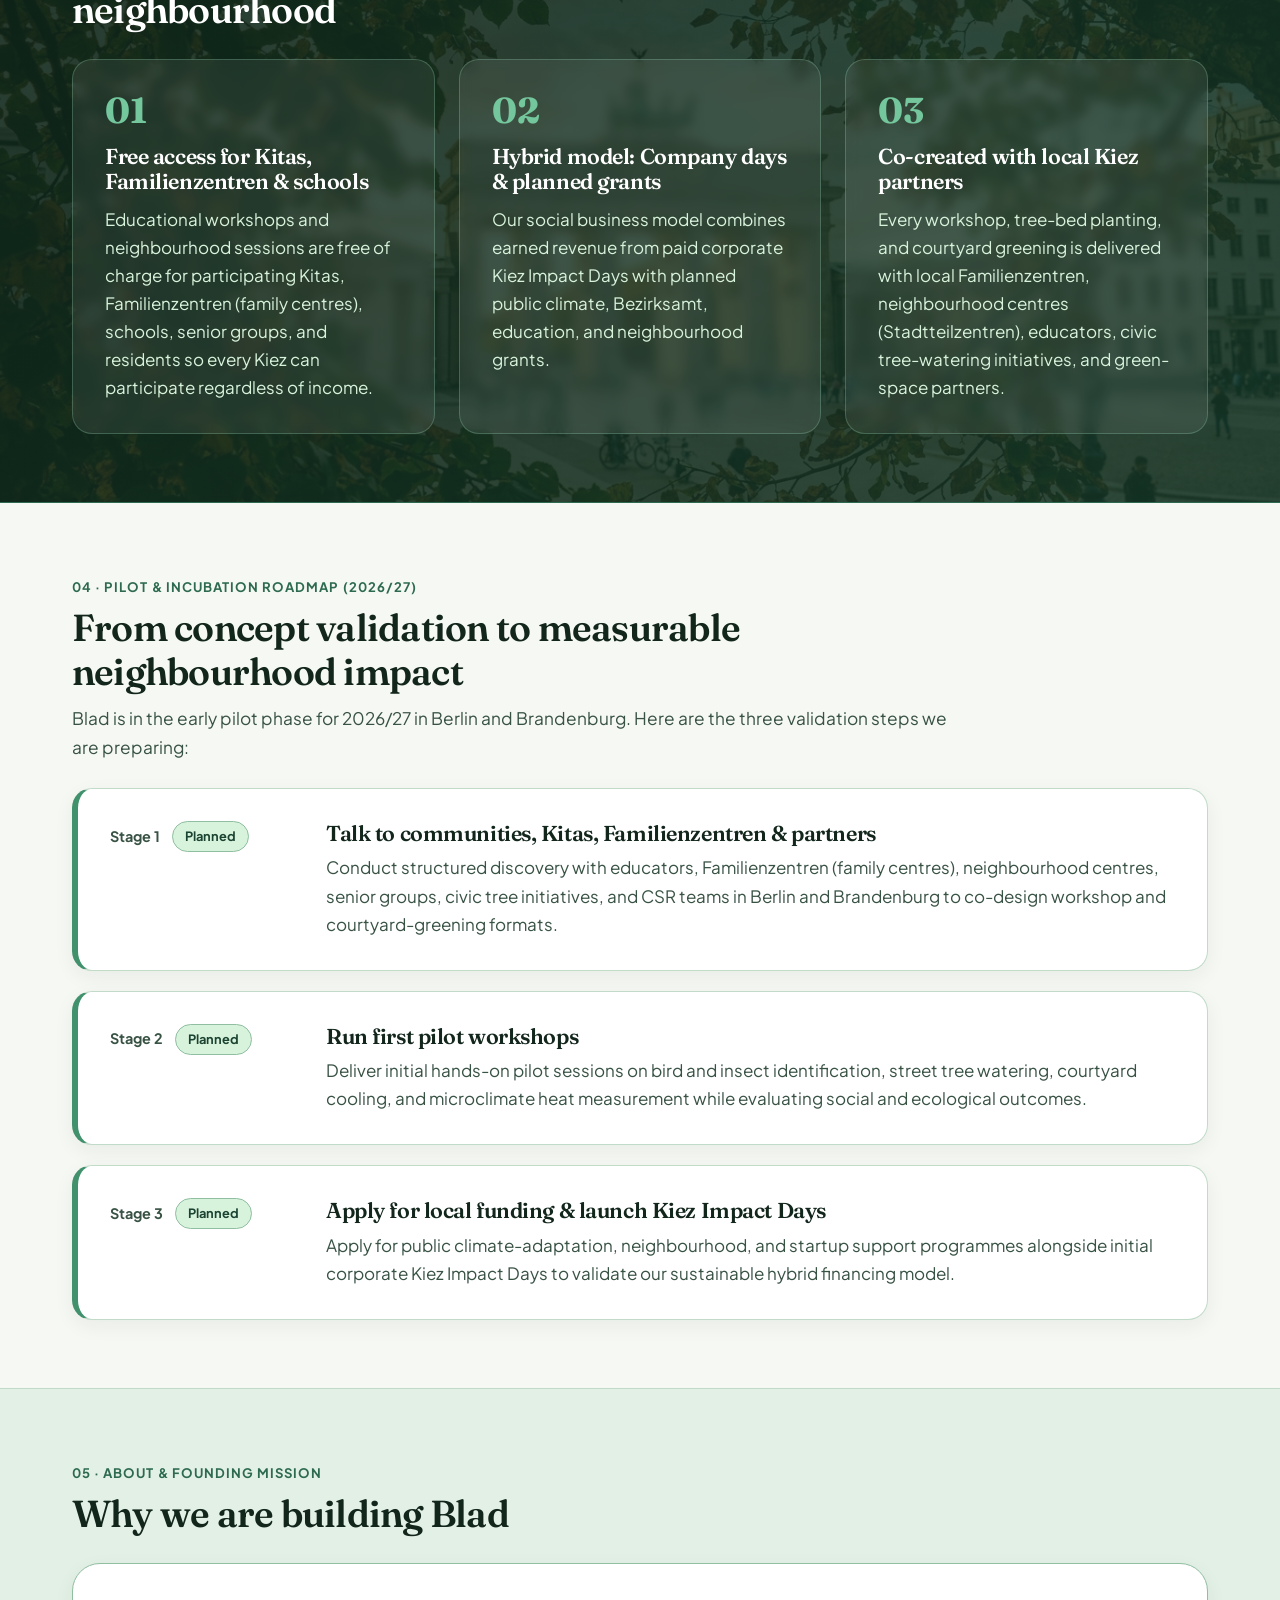
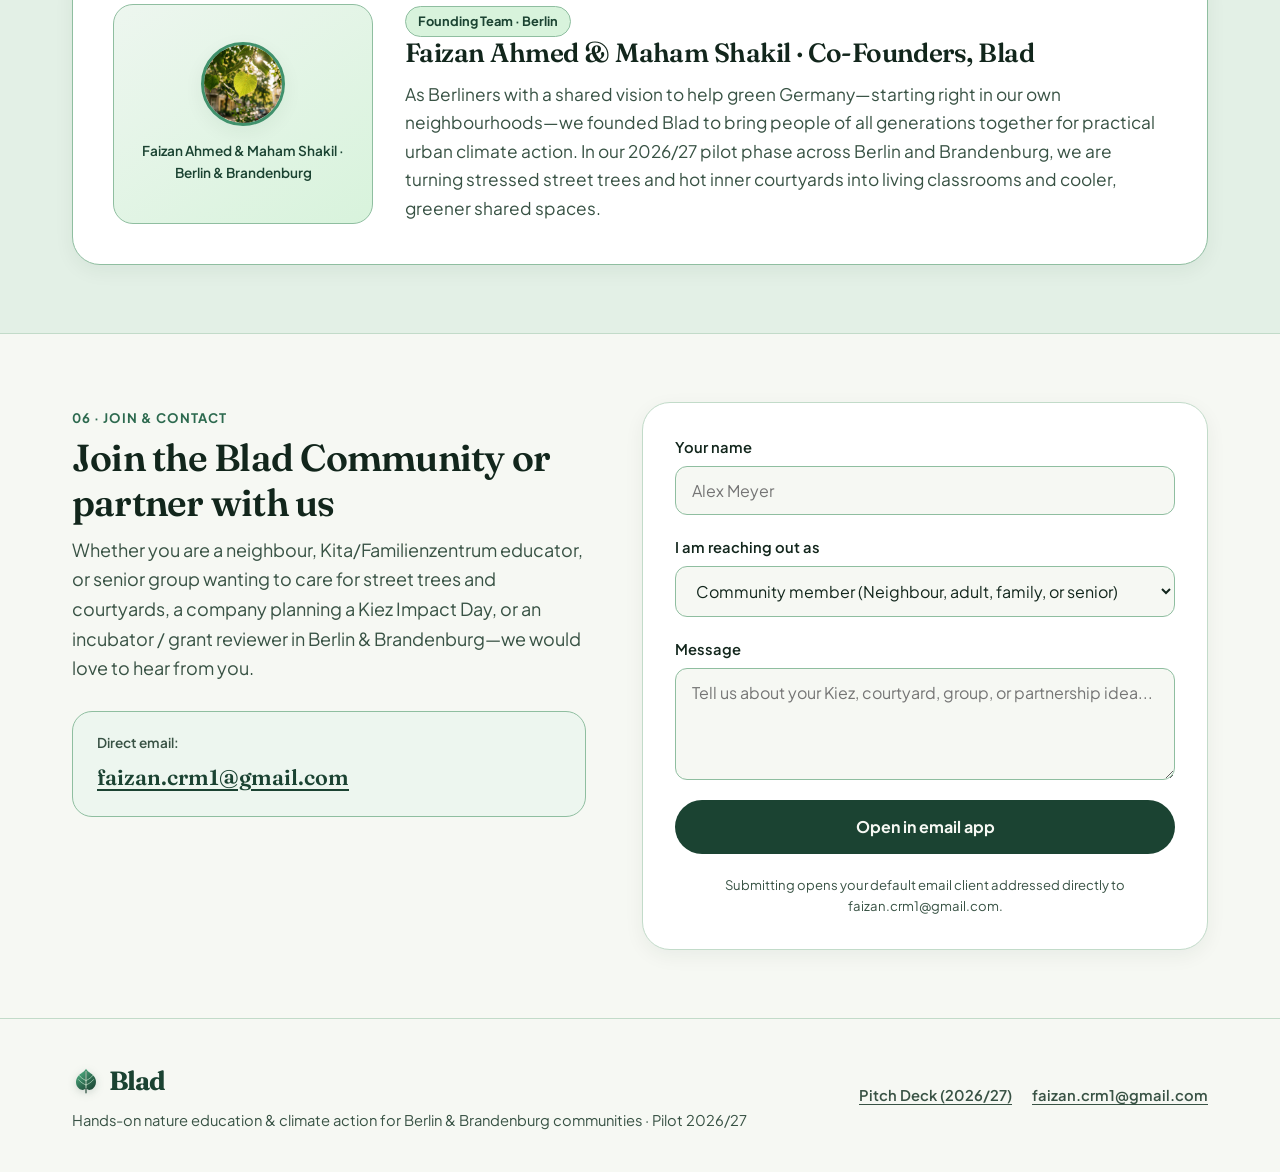
==== commit 2acf0163: "fix(trust): remove unconfirmed Kitas & Familienzentren claim from ecosystem strip" ====
--- a/index.html
+++ b/index.html
@@ -139,7 +139,6 @@
         <div class="trust-network-chips">
           <span class="trust-chip"><span class="trust-chip-dot"></span>Potsdam Transfer (Universität Potsdam)</span>
           <span class="trust-chip"><span class="trust-chip-dot"></span>Berliner Bildungsprogramm (BBP)</span>
-          <span class="trust-chip"><span class="trust-chip-dot"></span>Kitas &amp; Familienzentren</span>
           <span class="trust-chip"><span class="trust-chip-dot"></span>Zivile Kiez-Baumschutz-Initiativen</span>
         </div>
       </div>
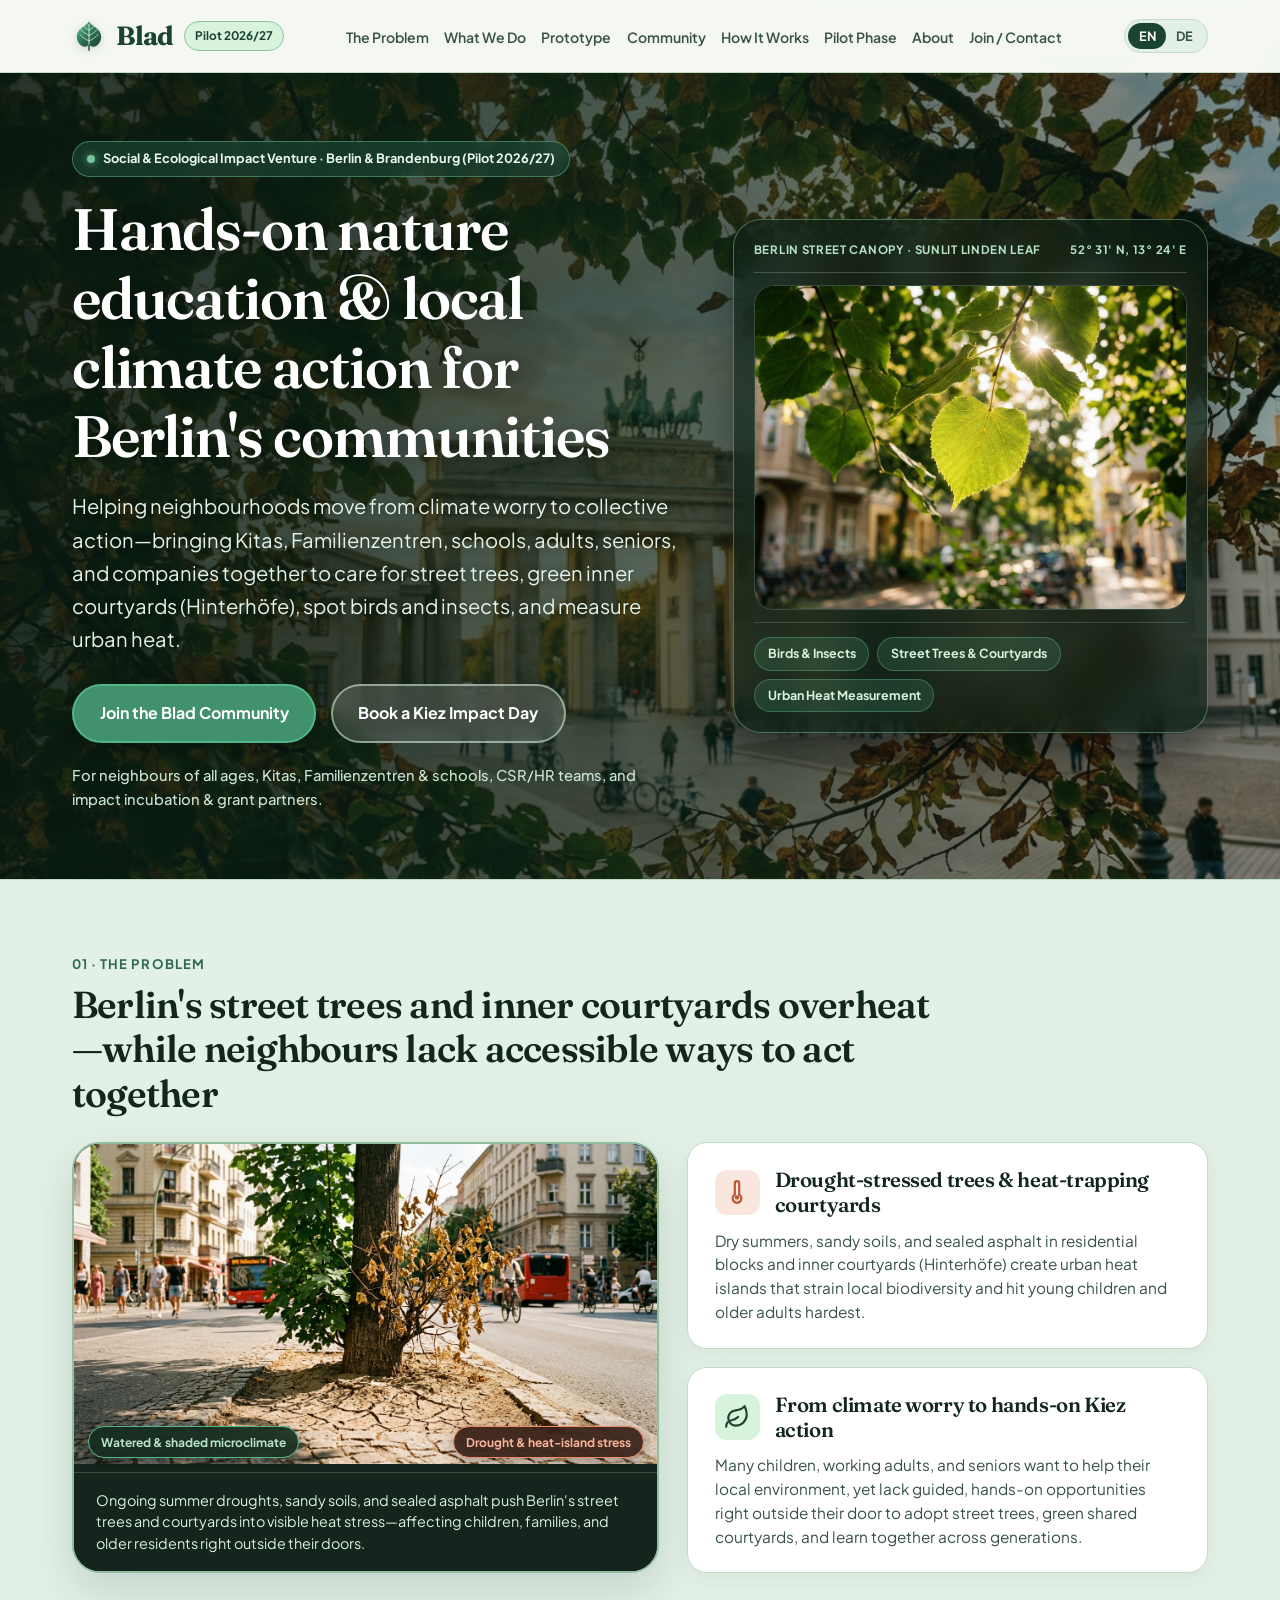
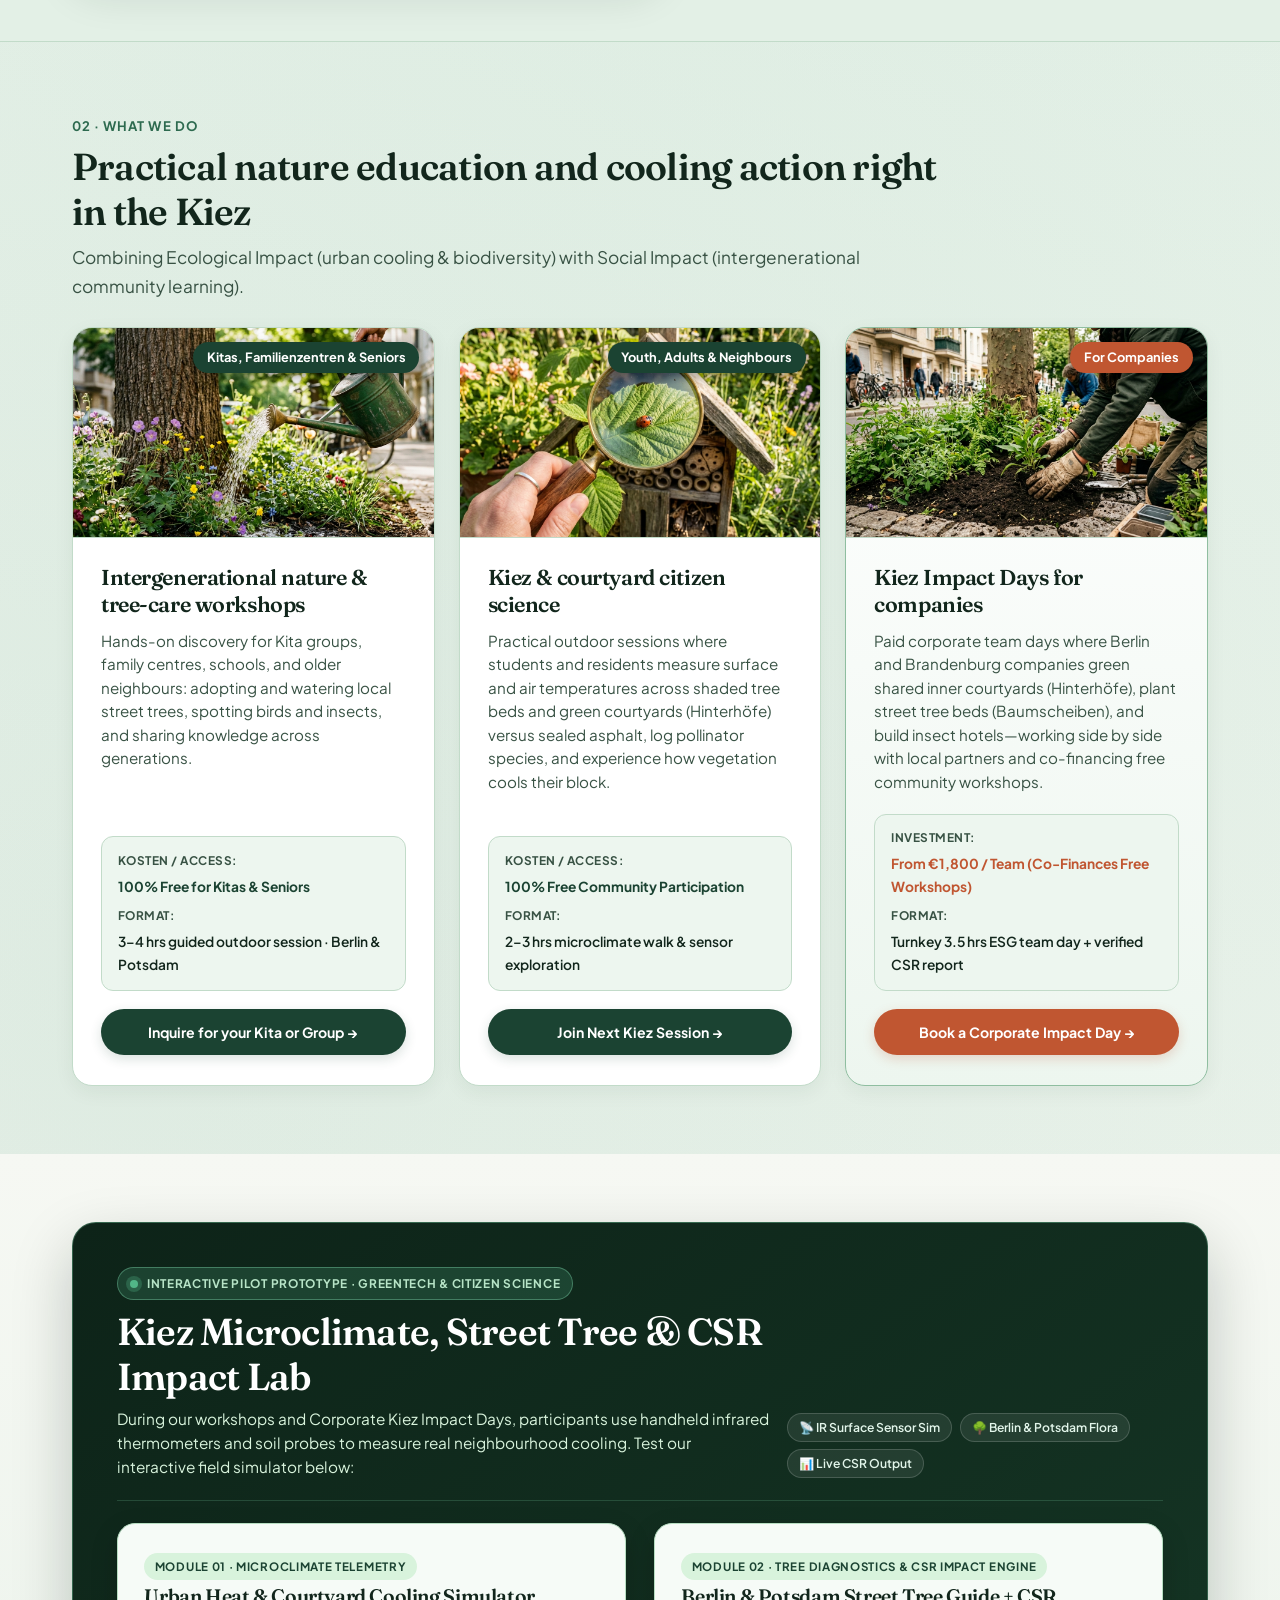
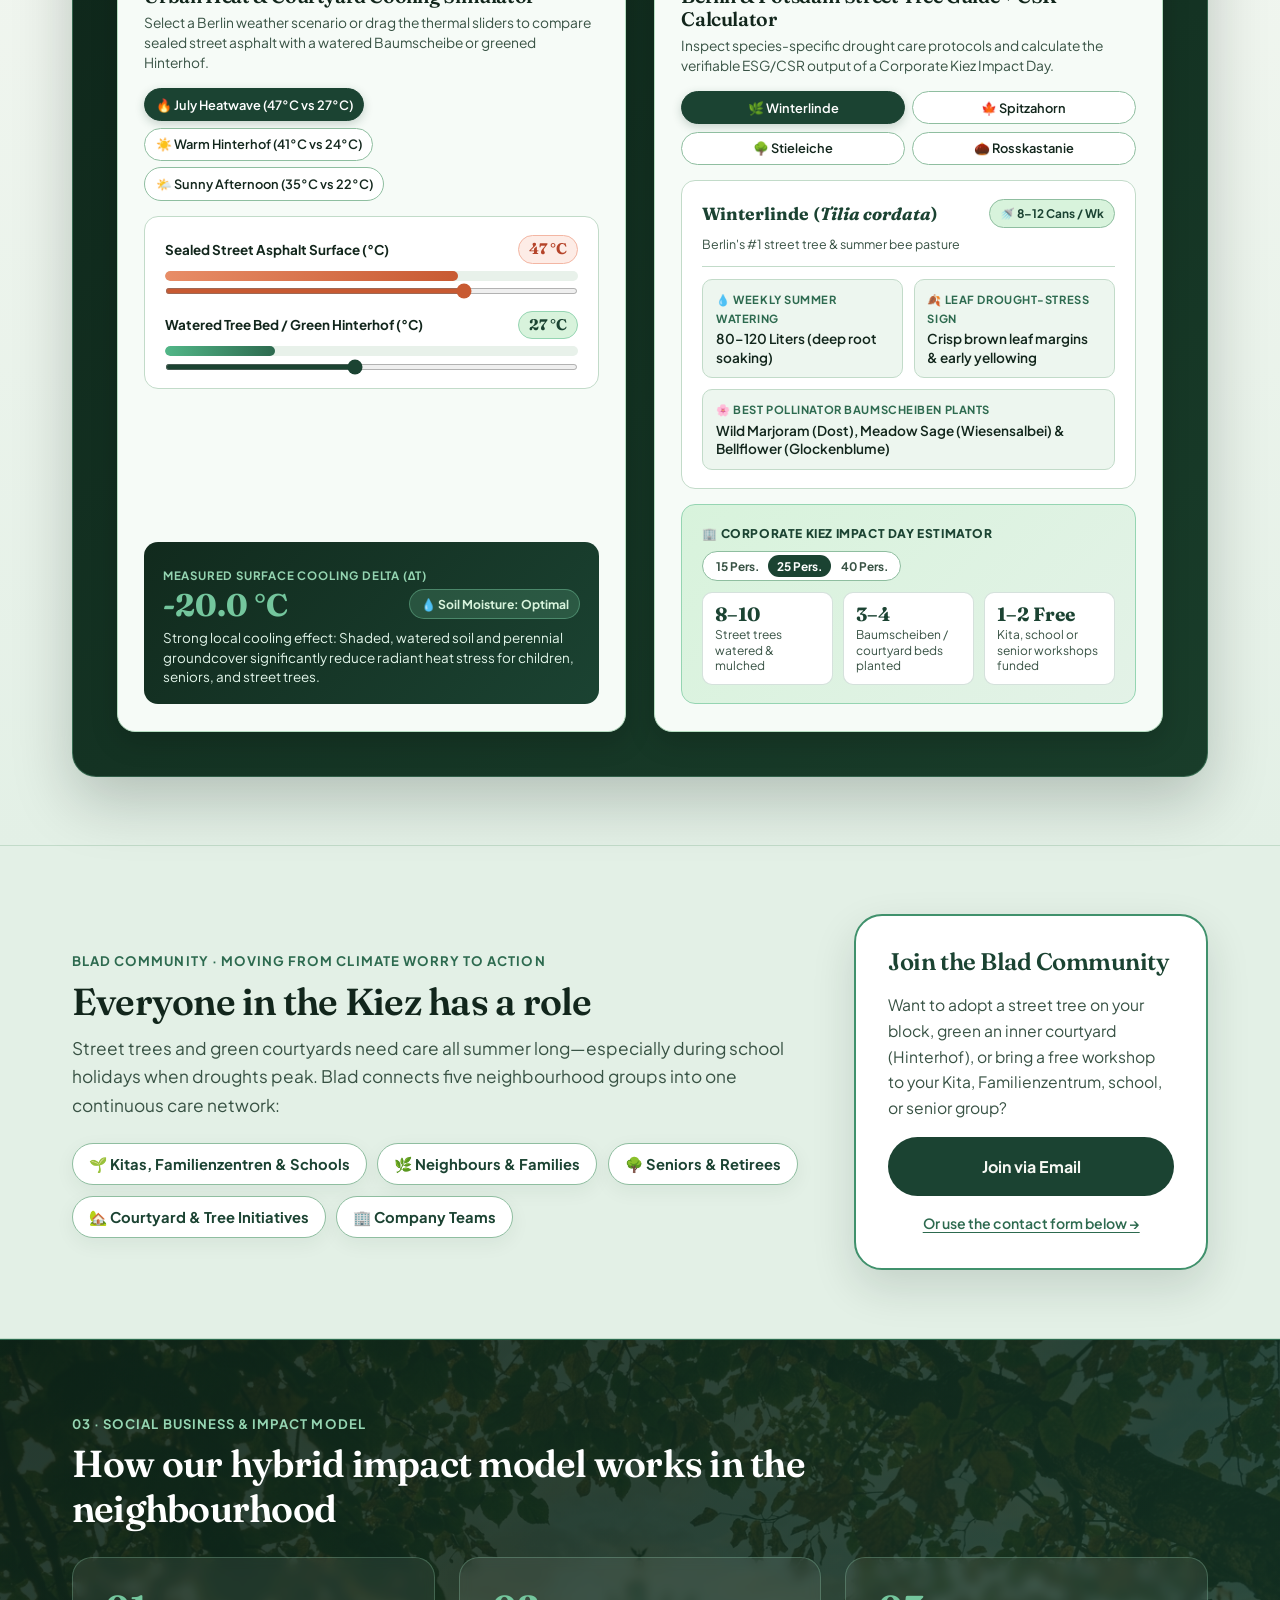
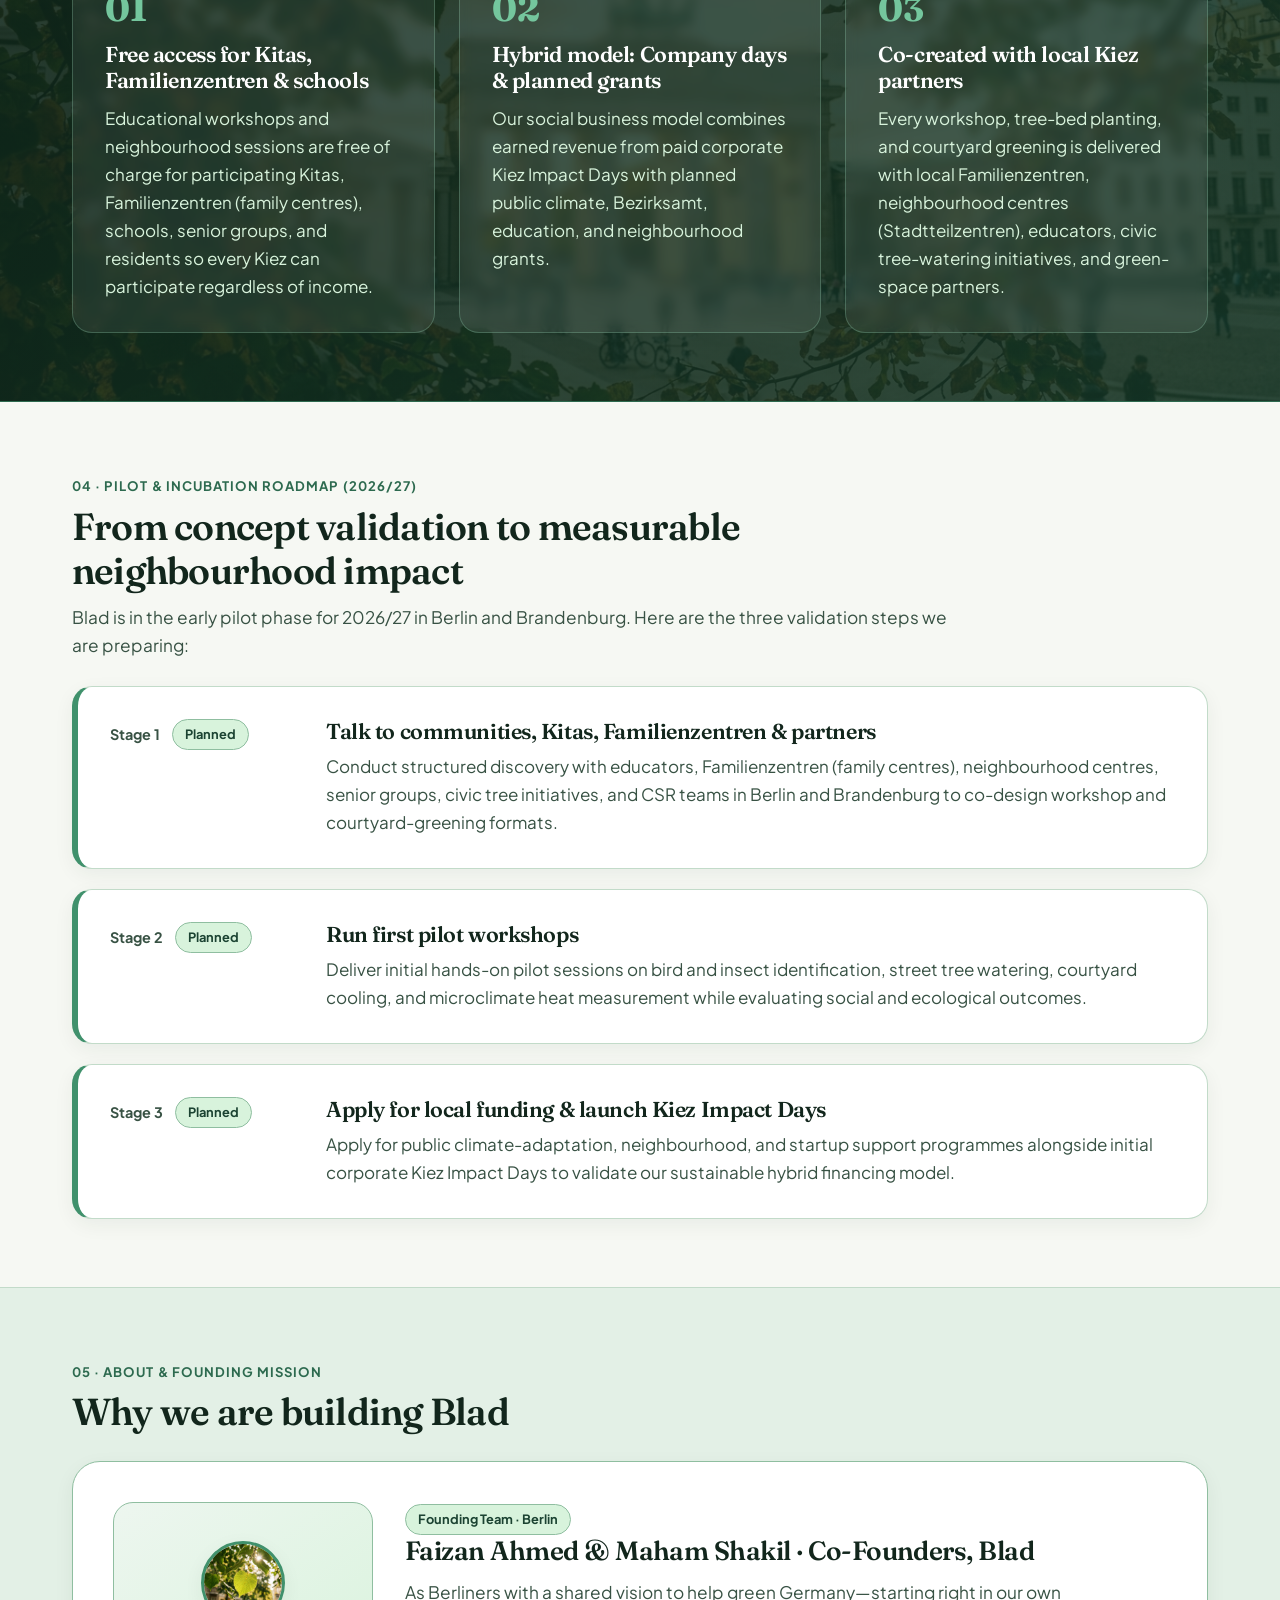
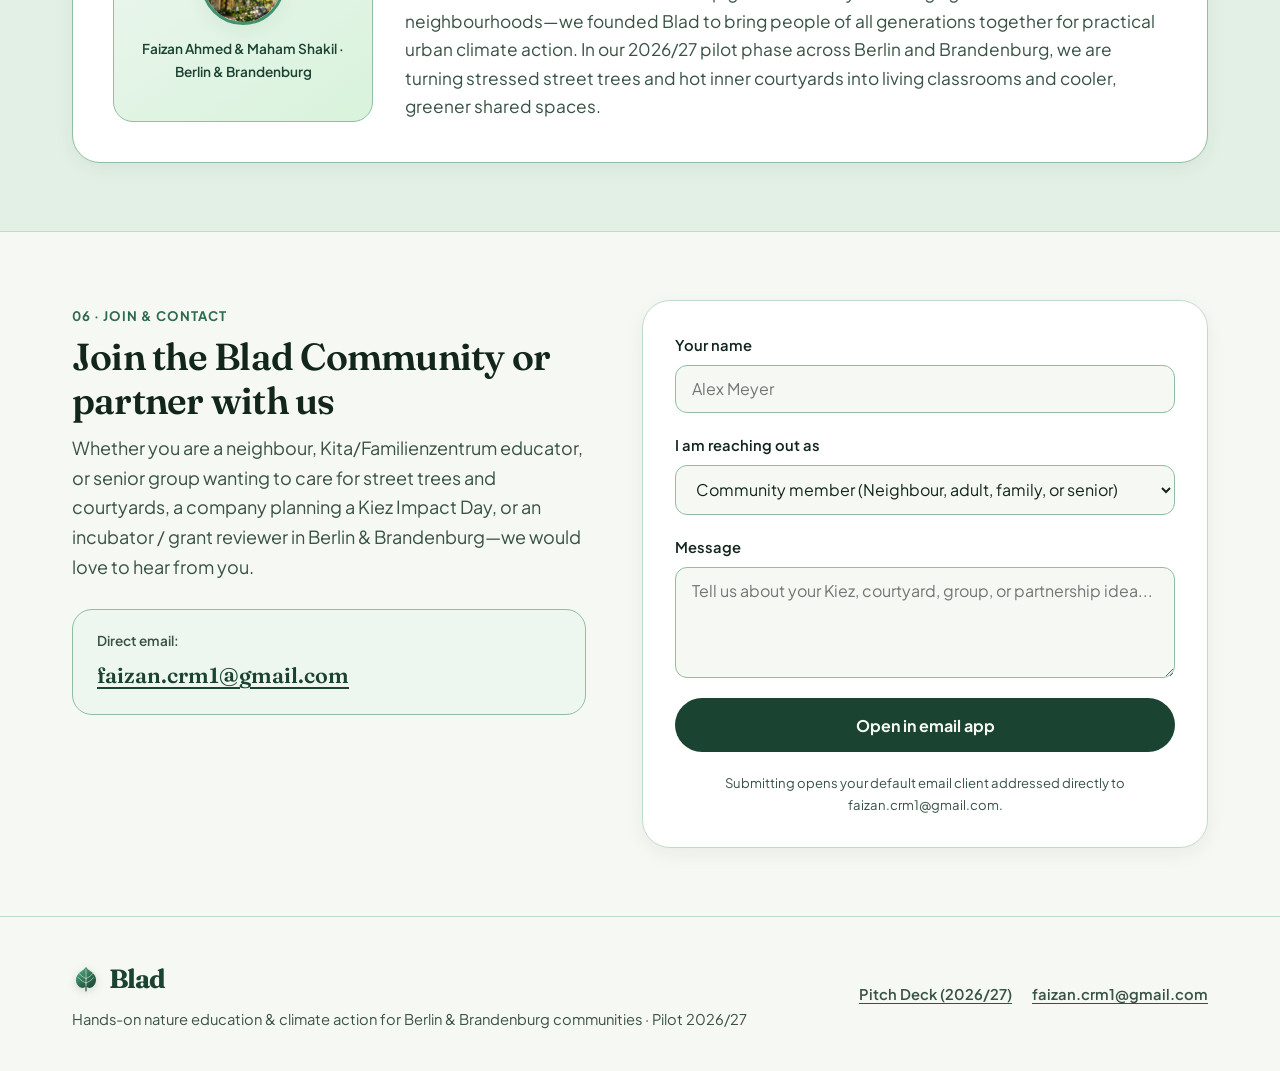
==== commit 2907c30f: "fix(website): remove unverified partner claims (Potsdam Transfer, BBP, Kitas) from live prototype" ====
--- a/index.html
+++ b/index.html
@@ -132,18 +132,6 @@
       </div>
     </section>
 
-    <!-- High-Trust Ecosystem & Pilot Network Strip (Curani-Style Trust Anchor) -->
-    <aside class="trust-network-strip reveal" aria-label="Ecosystem and Community Network">
-      <div class="container trust-network-inner">
-        <span class="trust-network-label" data-i18n="trust_label">Pilot 2026/27 Ecosystem &amp; Community Network:</span>
-        <div class="trust-network-chips">
-          <span class="trust-chip"><span class="trust-chip-dot"></span>Potsdam Transfer (Universität Potsdam)</span>
-          <span class="trust-chip"><span class="trust-chip-dot"></span>Berliner Bildungsprogramm (BBP)</span>
-          <span class="trust-chip"><span class="trust-chip-dot"></span>Zivile Kiez-Baumschutz-Initiativen</span>
-        </div>
-      </div>
-    </aside>
-
     <!-- 2. The Problem -->
     <section id="problem" class="section-padding section-sage">
       <div class="container">
@@ -235,7 +223,7 @@
             <div class="card-content">
               <h3 class="card-title" data-i18n="what_card1_title">Intergenerational nature &amp; tree-care workshops</h3>
               <p class="card-body" data-i18n="what_card1_text">
-                Hands-on discovery for Kita groups, Familienzentren (family centres), schools, and older neighbours—aligned with the Berliner Bildungsprogramm (BBP): adopting and watering local street trees, spotting birds and insects, and sharing knowledge across generations.
+                Hands-on discovery for Kita groups, family centres, schools, and older neighbours: adopting and watering local street trees, spotting birds and insects, and sharing knowledge across generations.
               </p>
               <div class="card-spec-box">
                 <div class="card-spec-item">
--- a/styles.css
+++ b/styles.css
@@ -654,59 +654,6 @@
   border: 1px solid rgba(116, 198, 157, 0.35);
 }
 
-/* ==========================================================================
-   High-Trust Ecosystem & Community Network Strip (Curani-Style Anchor)
-   ========================================================================== */
-.trust-network-strip {
-  background-color: #EDF6F0;
-  border-bottom: 1px solid var(--border);
-  padding: 0.95rem 0;
-  font-size: 0.85rem;
-}
-
-.trust-network-inner {
-  display: flex;
-  align-items: center;
-  justify-content: space-between;
-  flex-wrap: wrap;
-  gap: 0.85rem;
-}
-
-.trust-network-label {
-  font-size: 0.82rem;
-  font-weight: 700;
-  text-transform: uppercase;
-  letter-spacing: 0.06em;
-  color: var(--green-primary);
-}
-
-.trust-network-chips {
-  display: flex;
-  align-items: center;
-  flex-wrap: wrap;
-  gap: 0.65rem;
-}
-
-.trust-chip {
-  display: inline-flex;
-  align-items: center;
-  gap: 0.45rem;
-  background-color: #FFFFFF;
-  border: 1px solid var(--border-strong);
-  color: var(--text);
-  font-size: 0.82rem;
-  font-weight: 600;
-  padding: 0.35rem 0.85rem;
-  border-radius: var(--radius-pill);
-  box-shadow: 0 2px 6px rgba(15, 38, 26, 0.04);
-}
-
-.trust-chip-dot {
-  width: 6px;
-  height: 6px;
-  border-radius: 50%;
-  background-color: var(--green-bright);
-}
 
 /* ==========================================================================
    The Problem Section & Leaf Spectrum Showcase
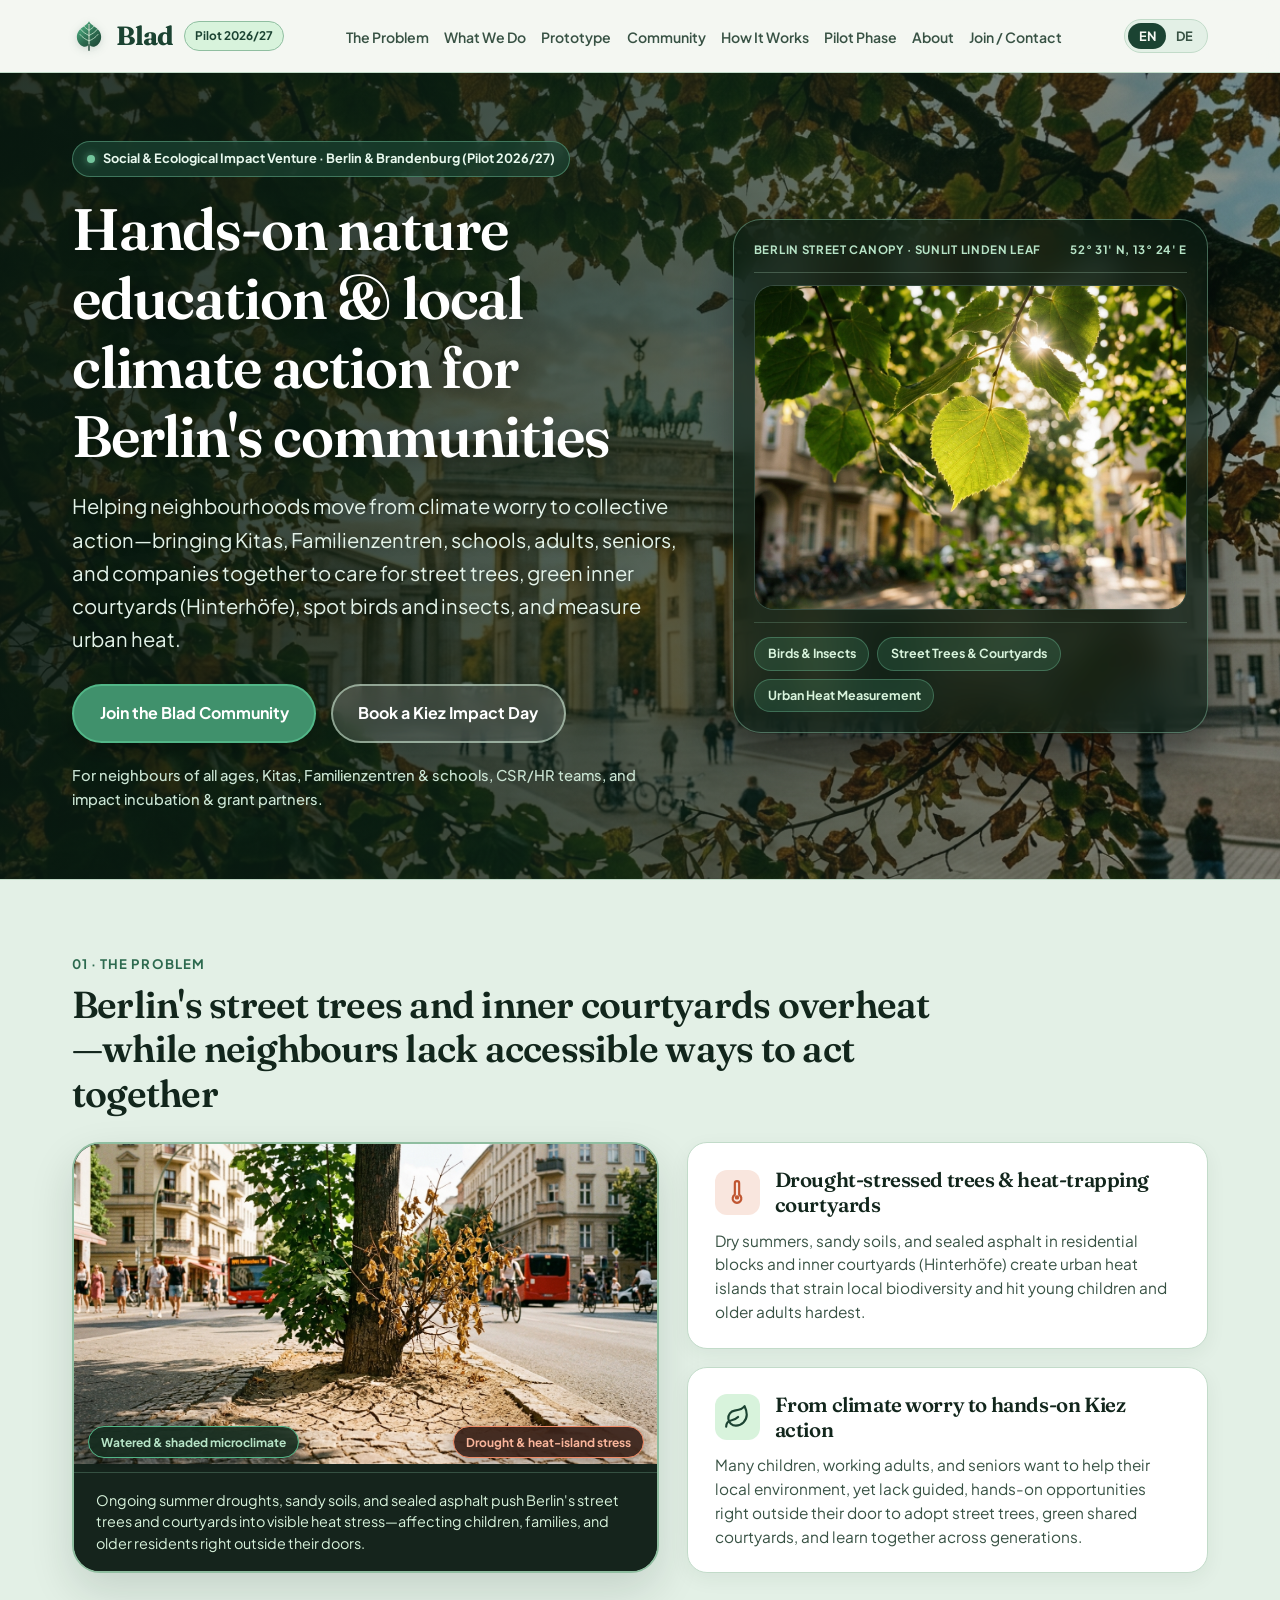
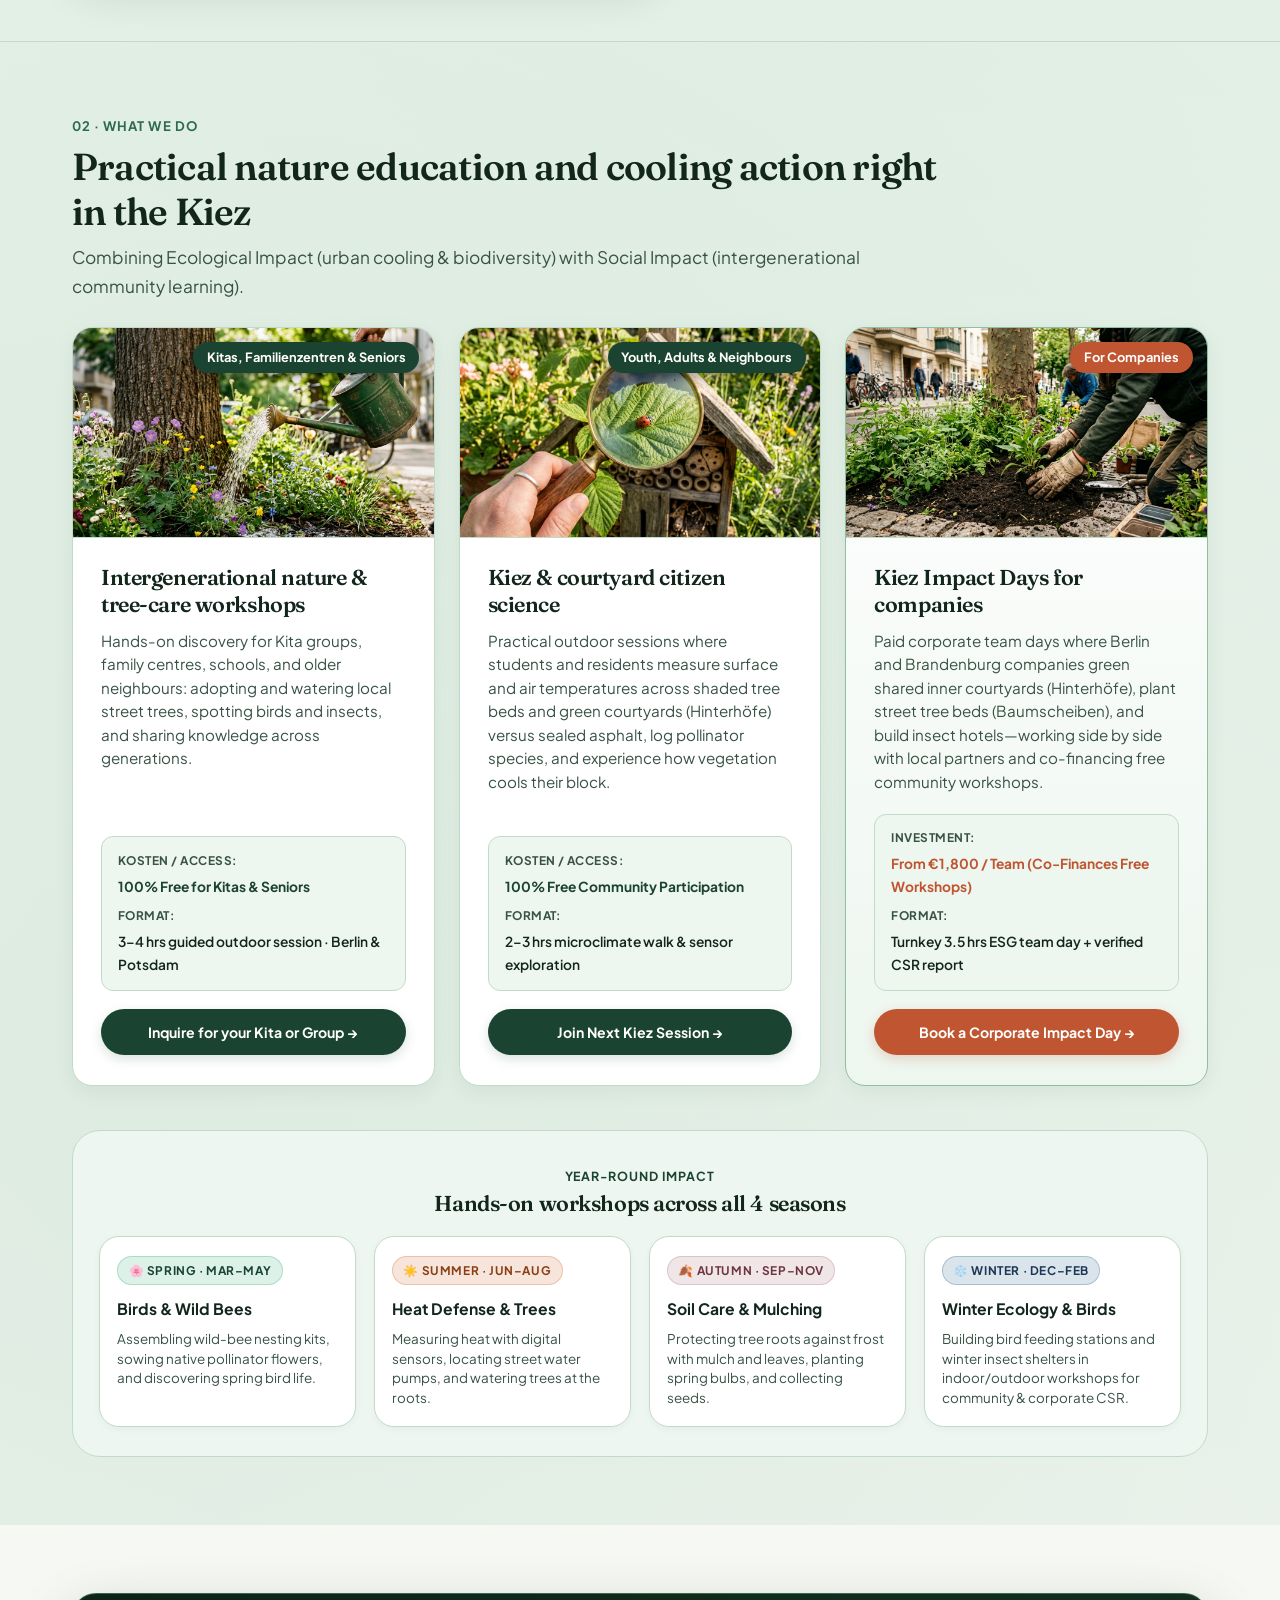
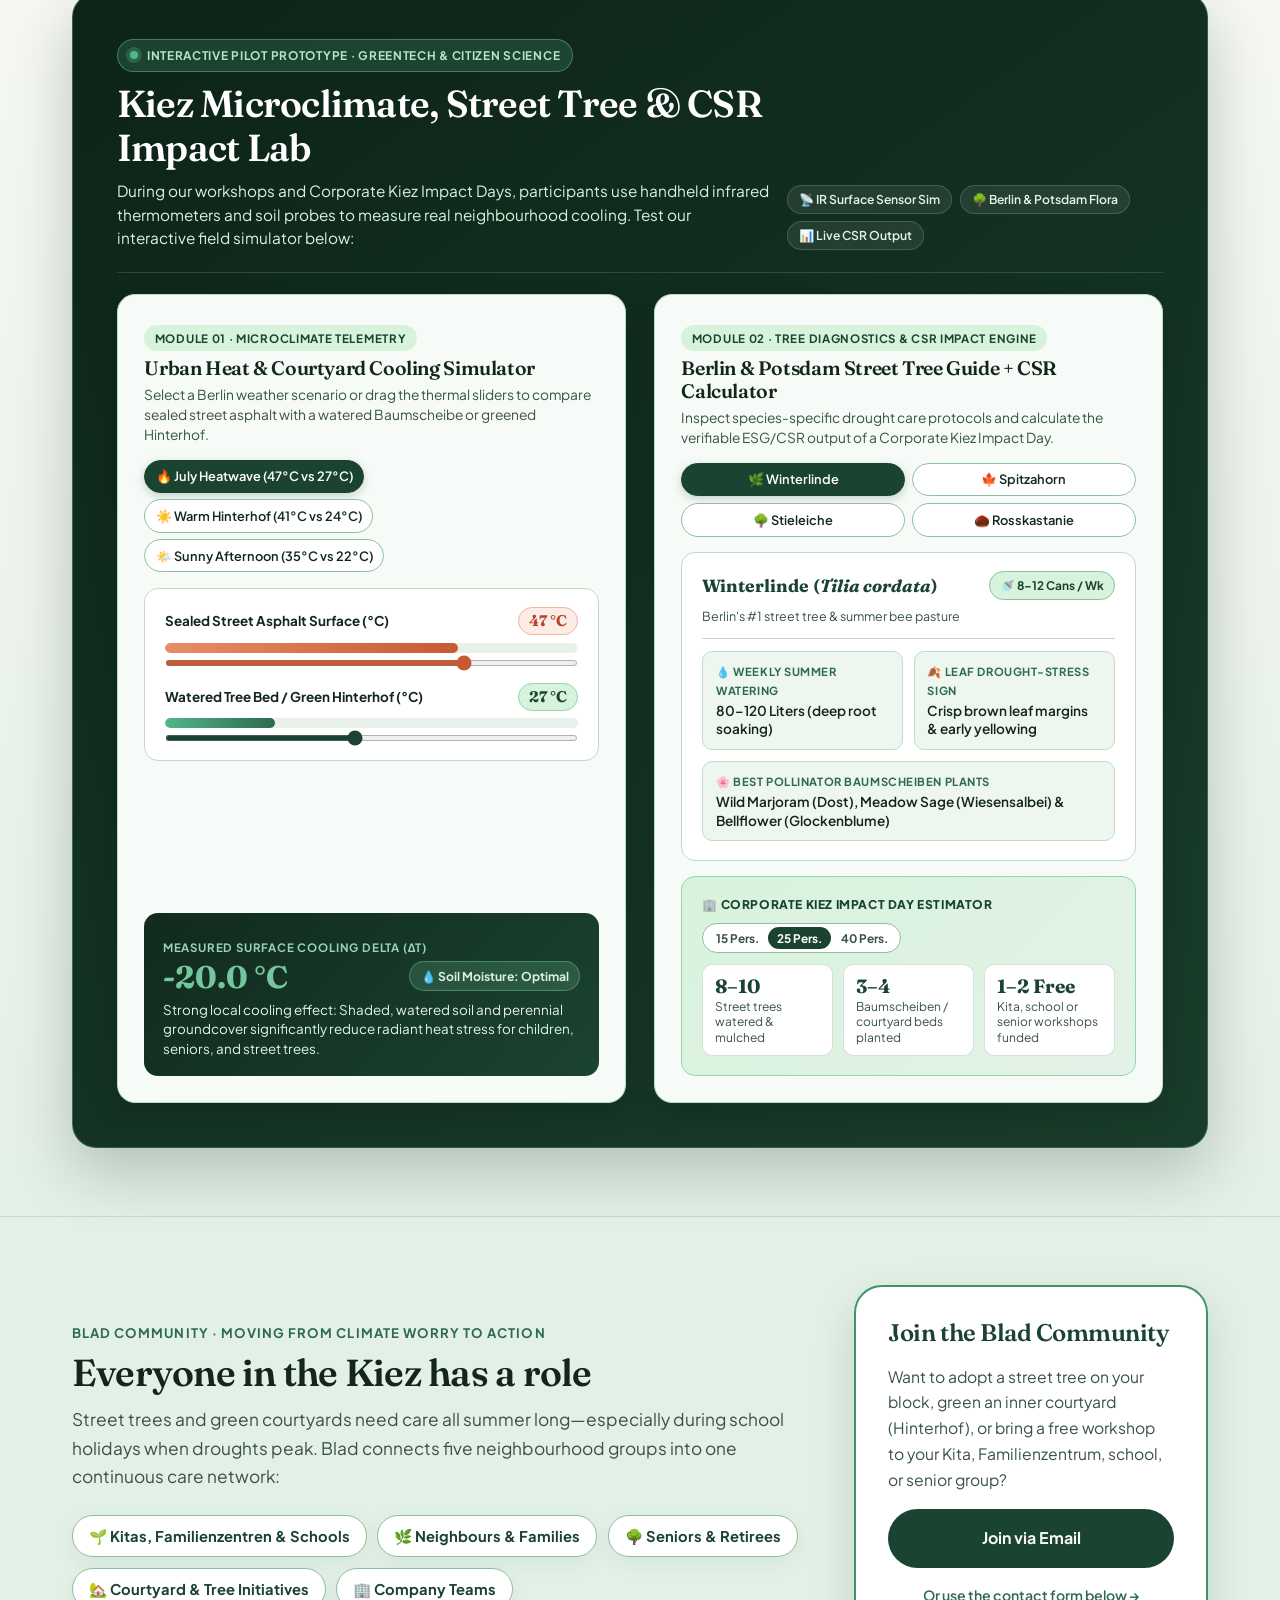
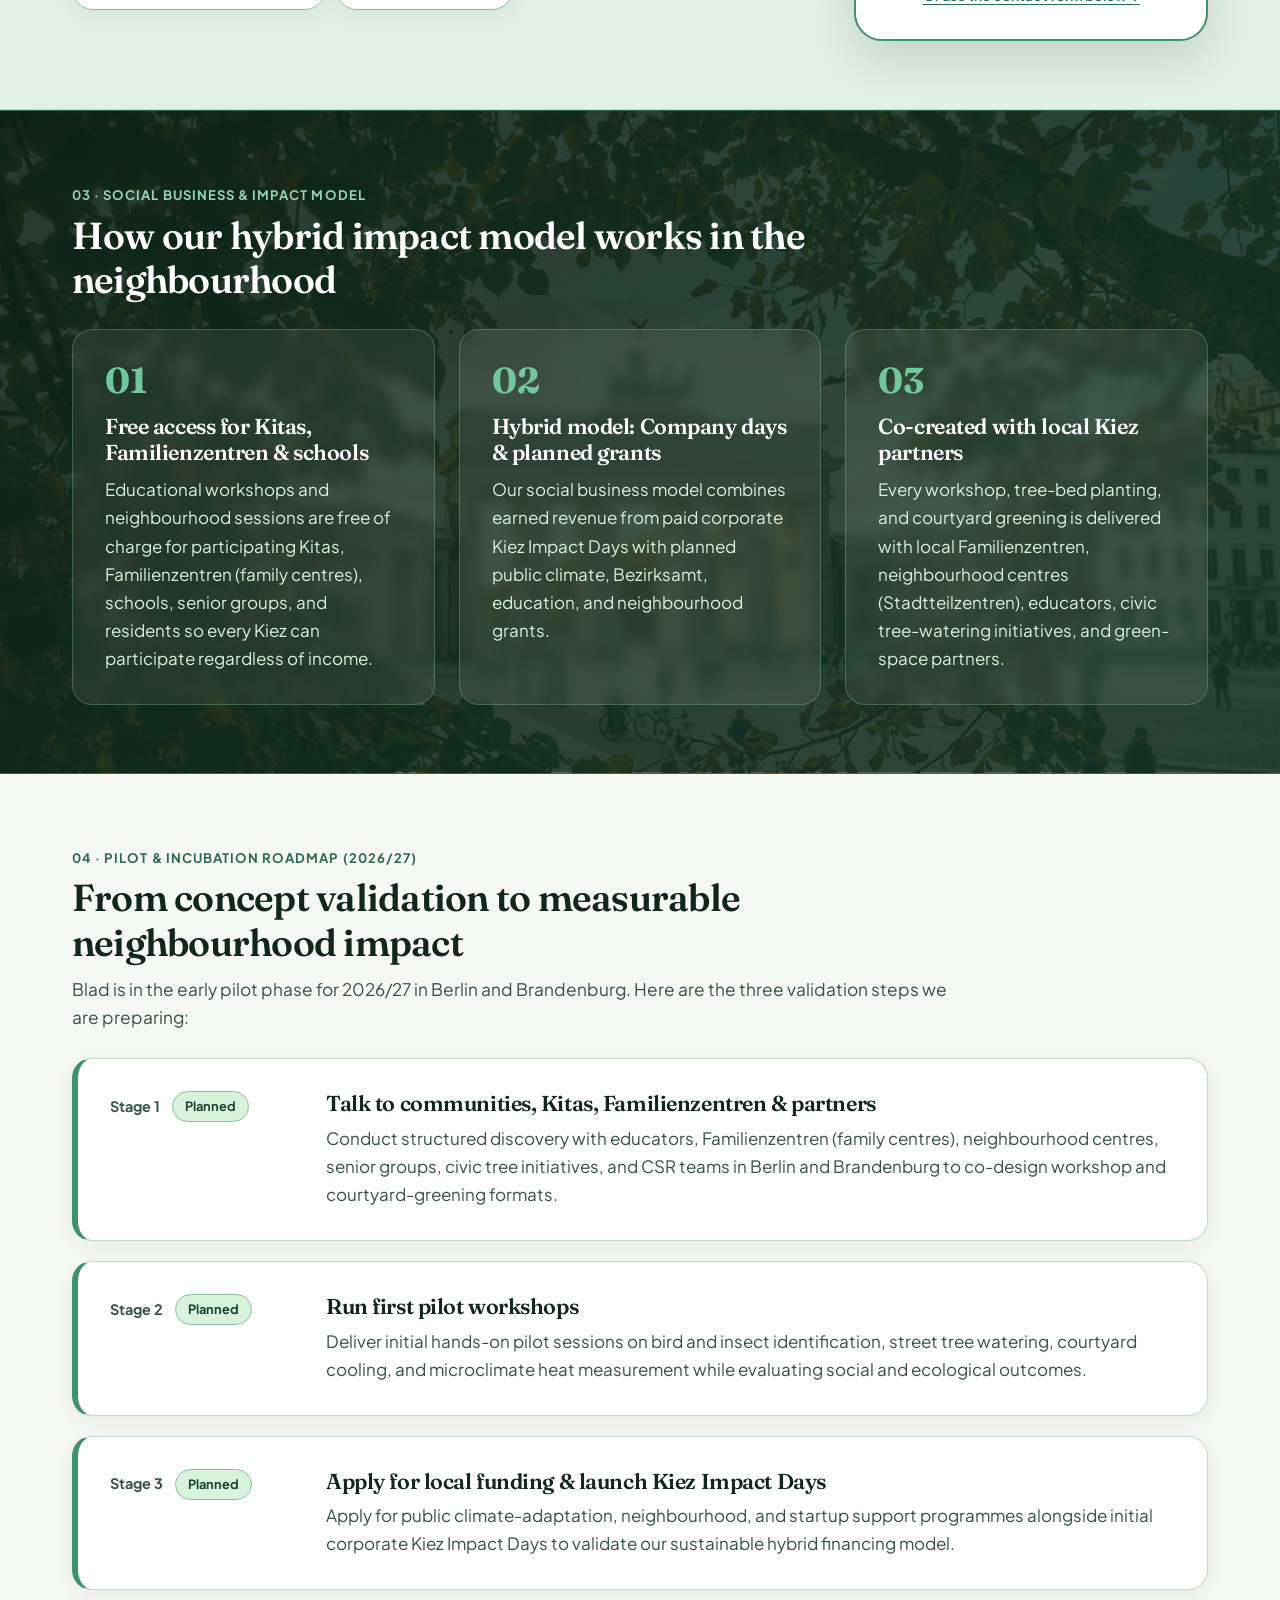
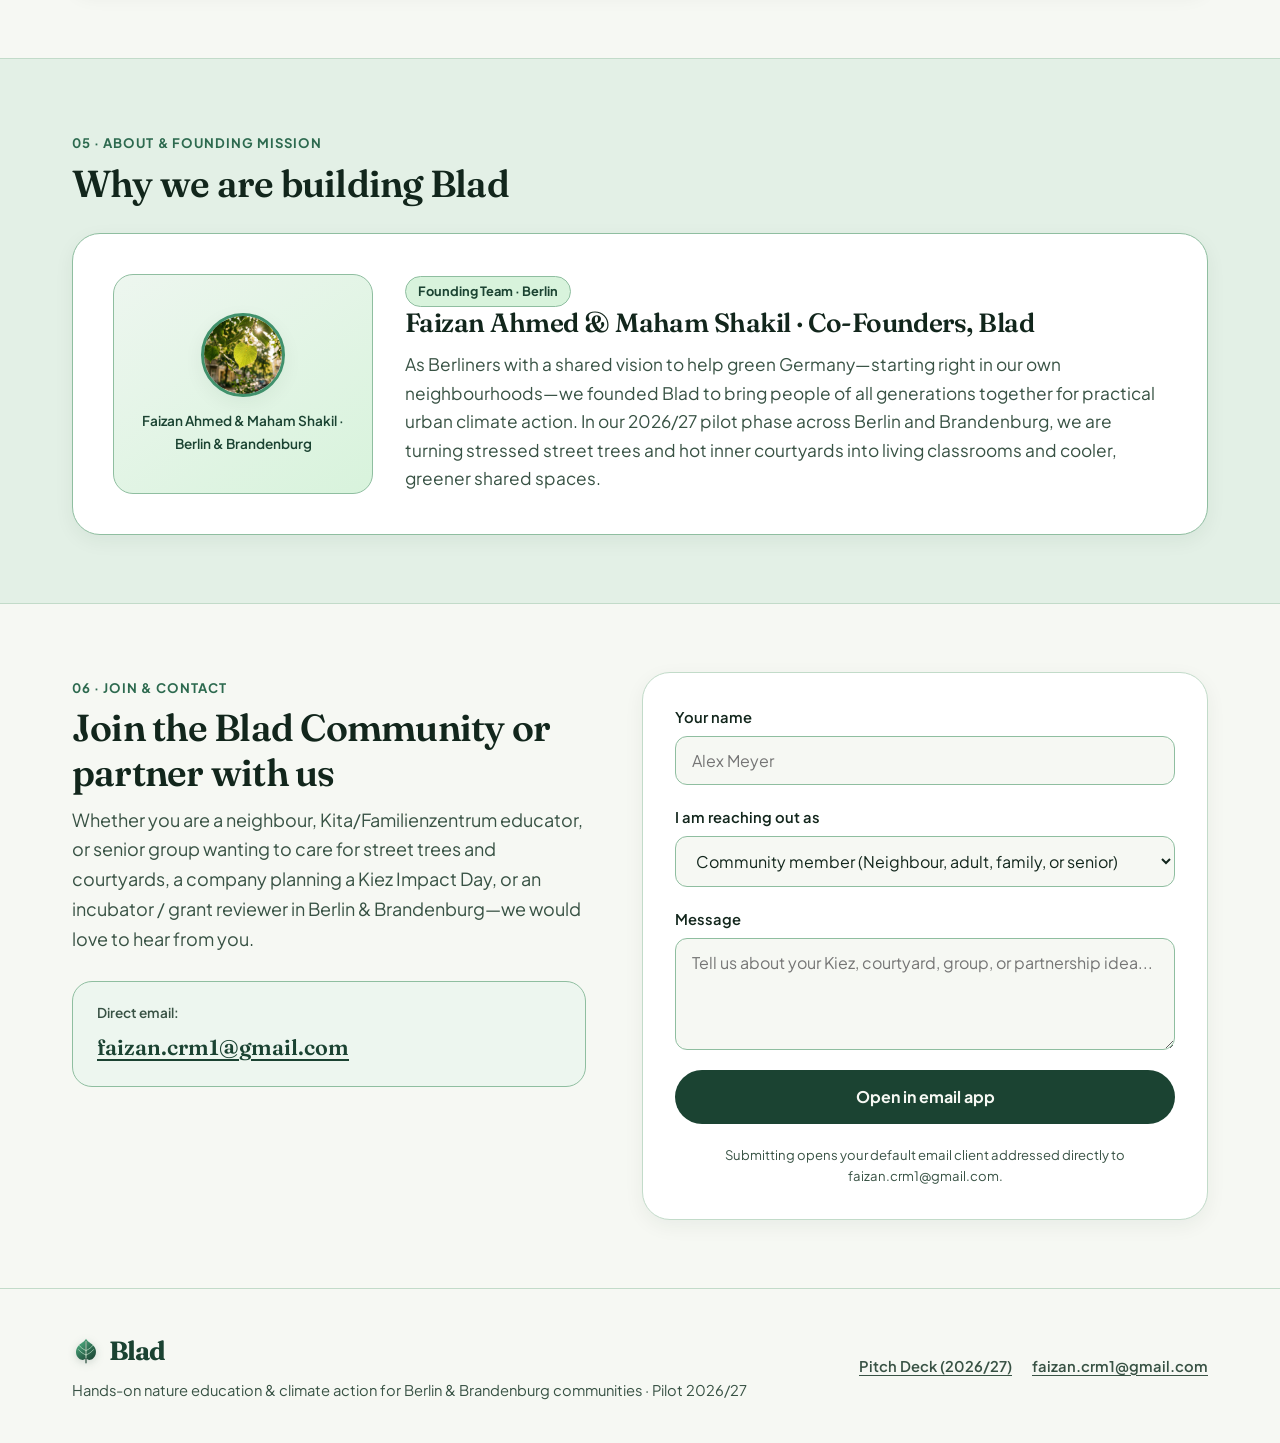
==== commit caa186cf: "feat: simplify English across deck and website, add 4-season year-round impact calendar" ====
--- a/index.html
+++ b/index.html
@@ -299,6 +299,36 @@
             </div>
           </article>
         </div>
+
+        <!-- 4-Season Year-Round Urban Nature & CSR Calendar -->
+        <div class="seasons-wrapper reveal">
+          <div class="seasons-header">
+            <span class="seasons-header-tag" data-i18n="seasons_tag">Year-Round Impact</span>
+            <h3 class="seasons-header-title" data-i18n="seasons_title">Hands-on workshops across all 4 seasons</h3>
+          </div>
+          <div class="seasons-grid">
+            <div class="season-card">
+              <span class="season-badge season-spring" data-i18n="season1_badge">🌸 Spring · Mar–May</span>
+              <h4 class="season-title" data-i18n="season1_title">Birds &amp; Wild Bees</h4>
+              <p class="season-desc" data-i18n="season1_desc">Assembling wild-bee nesting kits, sowing native pollinator flowers, and discovering spring bird life.</p>
+            </div>
+            <div class="season-card">
+              <span class="season-badge season-summer" data-i18n="season2_badge">☀️ Summer · Jun–Aug</span>
+              <h4 class="season-title" data-i18n="season2_title">Heat Defense &amp; Trees</h4>
+              <p class="season-desc" data-i18n="season2_desc">Measuring heat with digital sensors, locating street water pumps, and watering trees at the roots.</p>
+            </div>
+            <div class="season-card">
+              <span class="season-badge season-autumn" data-i18n="season3_badge">🍂 Autumn · Sep–Nov</span>
+              <h4 class="season-title" data-i18n="season3_title">Soil Care &amp; Mulching</h4>
+              <p class="season-desc" data-i18n="season3_desc">Protecting tree roots against frost with mulch and leaves, planting spring bulbs, and collecting seeds.</p>
+            </div>
+            <div class="season-card">
+              <span class="season-badge season-winter" data-i18n="season4_badge">❄️ Winter · Dec–Feb</span>
+              <h4 class="season-title" data-i18n="season4_title">Winter Ecology &amp; Birds</h4>
+              <p class="season-desc" data-i18n="season4_desc">Building bird feeding stations and winter insect shelters in indoor/outdoor workshops for community &amp; corporate CSR.</p>
+            </div>
+          </div>
+        </div>
       </div>
     </section>
 
--- a/styles.css
+++ b/styles.css
@@ -979,6 +979,100 @@
 }
 
 /* ==========================================================================
+   4-Season Year-Round Urban Ecology & CSR Calendar
+   ========================================================================== */
+.seasons-wrapper {
+  margin-top: 2.75rem;
+  background-color: #EDF6F0;
+  border: 1px solid var(--border);
+  border-radius: var(--radius-lg);
+  padding: 1.85rem 1.65rem;
+}
+
+.seasons-header {
+  margin-bottom: 1.25rem;
+  text-align: center;
+}
+
+.seasons-header-tag {
+  font-size: 0.78rem;
+  font-weight: 700;
+  text-transform: uppercase;
+  letter-spacing: 0.08em;
+  color: var(--green-primary);
+  display: inline-block;
+  margin-bottom: 0.25rem;
+}
+
+.seasons-header-title {
+  font-size: 1.35rem;
+  color: var(--forest-dark);
+}
+
+.seasons-grid {
+  display: grid;
+  grid-template-columns: repeat(4, 1fr);
+  gap: 1.15rem;
+}
+
+@media (max-width: 960px) {
+  .seasons-grid {
+    grid-template-columns: repeat(2, 1fr);
+  }
+}
+
+@media (max-width: 540px) {
+  .seasons-grid {
+    grid-template-columns: 1fr;
+  }
+}
+
+.season-card {
+  background: #FFFFFF;
+  border: 1px solid var(--border);
+  border-radius: var(--radius-md);
+  padding: 1.15rem 1.05rem;
+  display: flex;
+  flex-direction: column;
+  gap: 0.45rem;
+  box-shadow: 0 2px 8px rgba(15, 38, 26, 0.04);
+  transition: transform var(--transition-fast);
+}
+
+.season-card:hover {
+  transform: translateY(-2px);
+}
+
+.season-badge {
+  display: inline-block;
+  align-self: flex-start;
+  font-size: 0.74rem;
+  font-weight: 700;
+  text-transform: uppercase;
+  letter-spacing: 0.05em;
+  padding: 0.25rem 0.65rem;
+  border-radius: var(--radius-pill);
+}
+
+.season-spring { background-color: rgba(82, 183, 136, 0.2); color: #1B4332; border: 1px solid rgba(82, 183, 136, 0.35); }
+.season-summer { background-color: rgba(216, 125, 74, 0.2); color: #8A3E16; border: 1px solid rgba(216, 125, 74, 0.35); }
+.season-autumn { background-color: rgba(181, 131, 141, 0.2); color: #6D3540; border: 1px solid rgba(181, 131, 141, 0.35); }
+.season-winter { background-color: rgba(69, 123, 157, 0.2); color: #1D3557; border: 1px solid rgba(69, 123, 157, 0.35); }
+
+.season-title {
+  font-size: 0.98rem;
+  font-weight: 700;
+  color: var(--forest-dark);
+  margin-top: 0.25rem;
+}
+
+.season-desc {
+  font-size: 0.84rem;
+  line-height: 1.45;
+  color: var(--text-muted);
+}
+
+/* ==========================================================================
    Join the Blad Community Section
    ========================================================================== */
 .community-box {
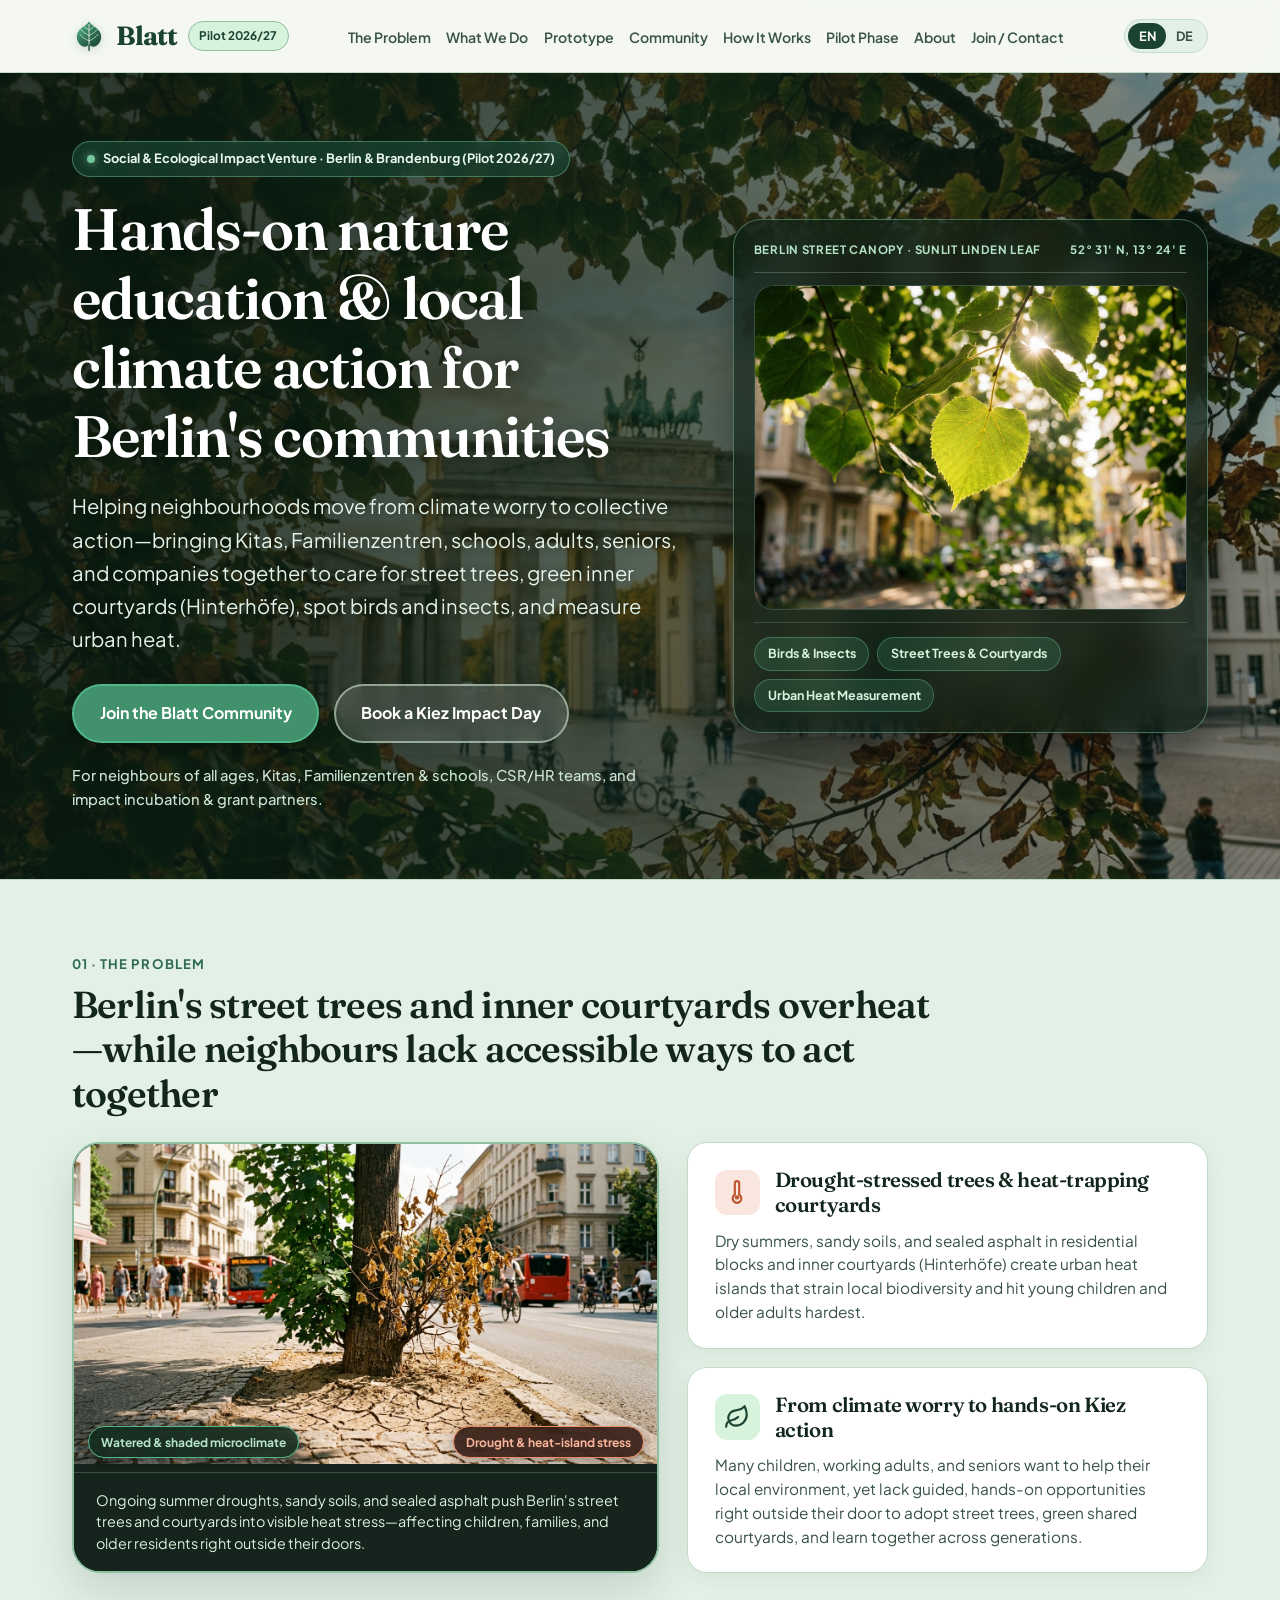
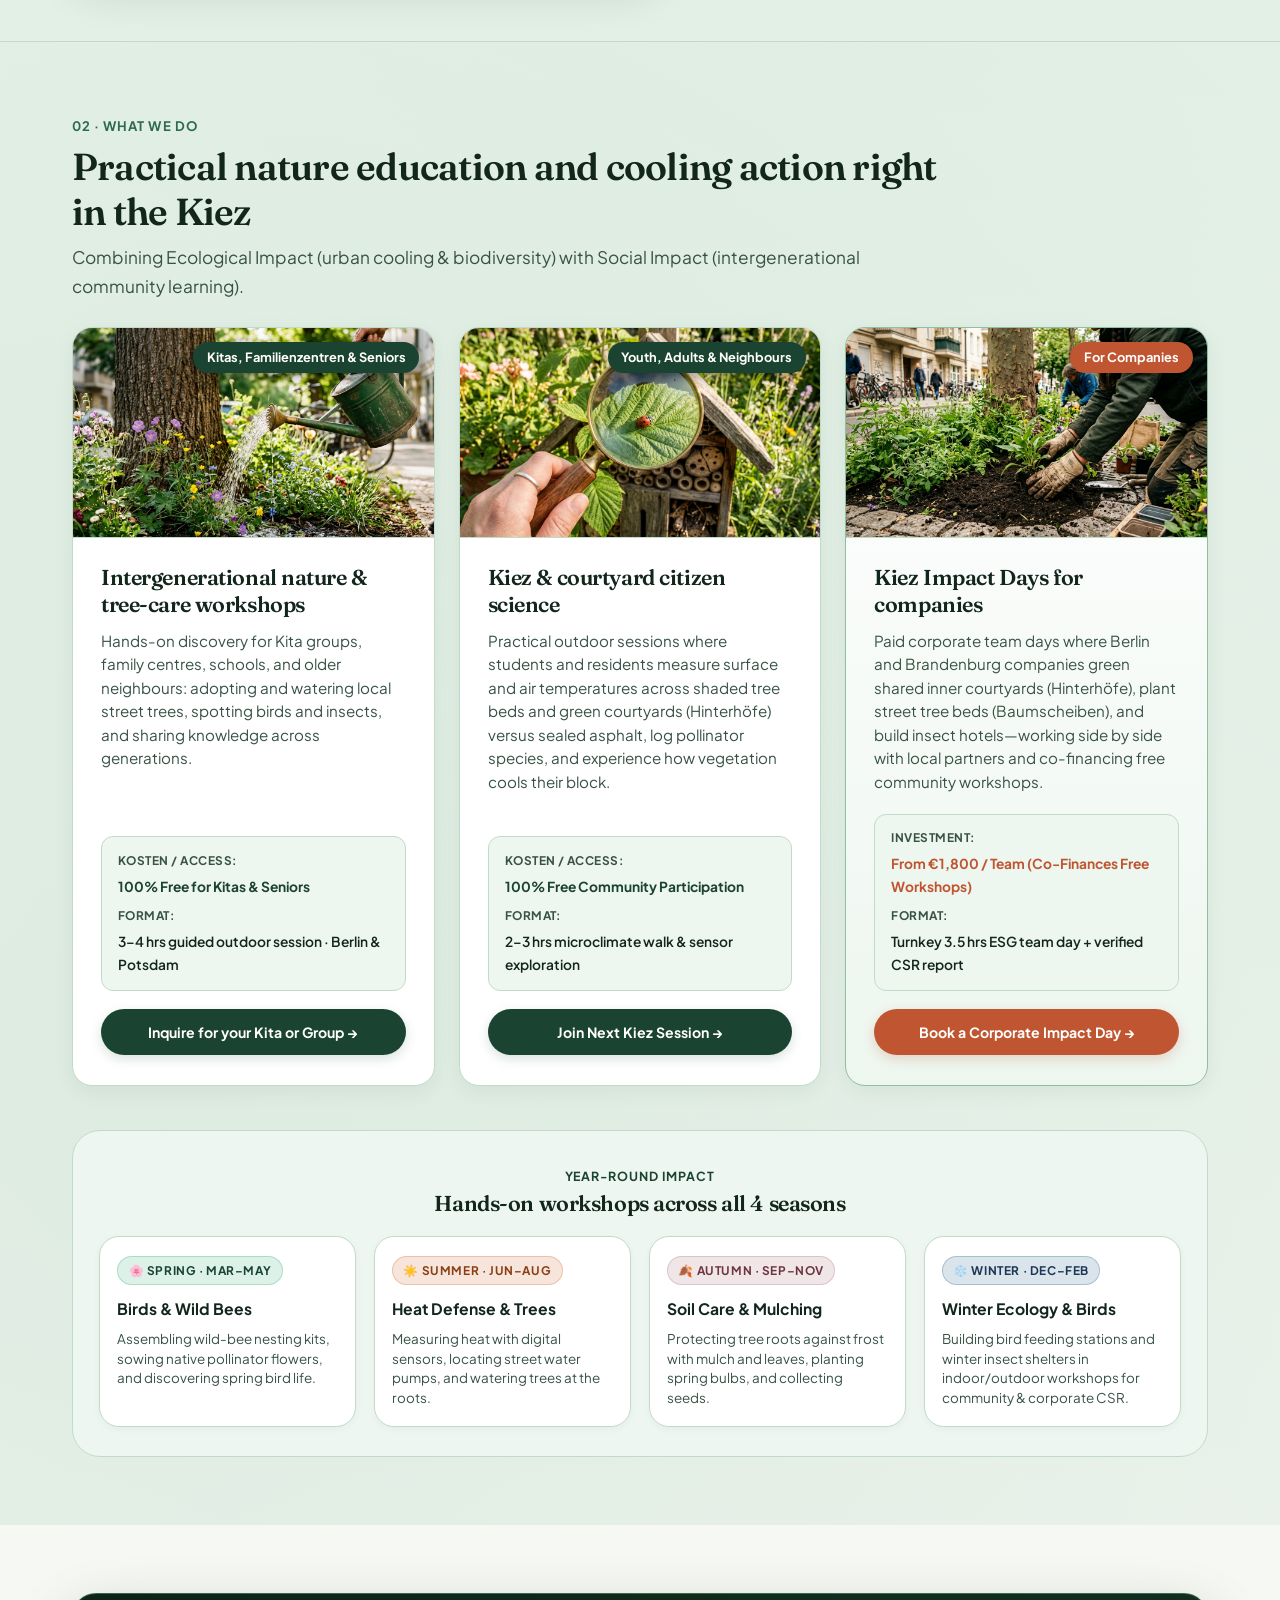
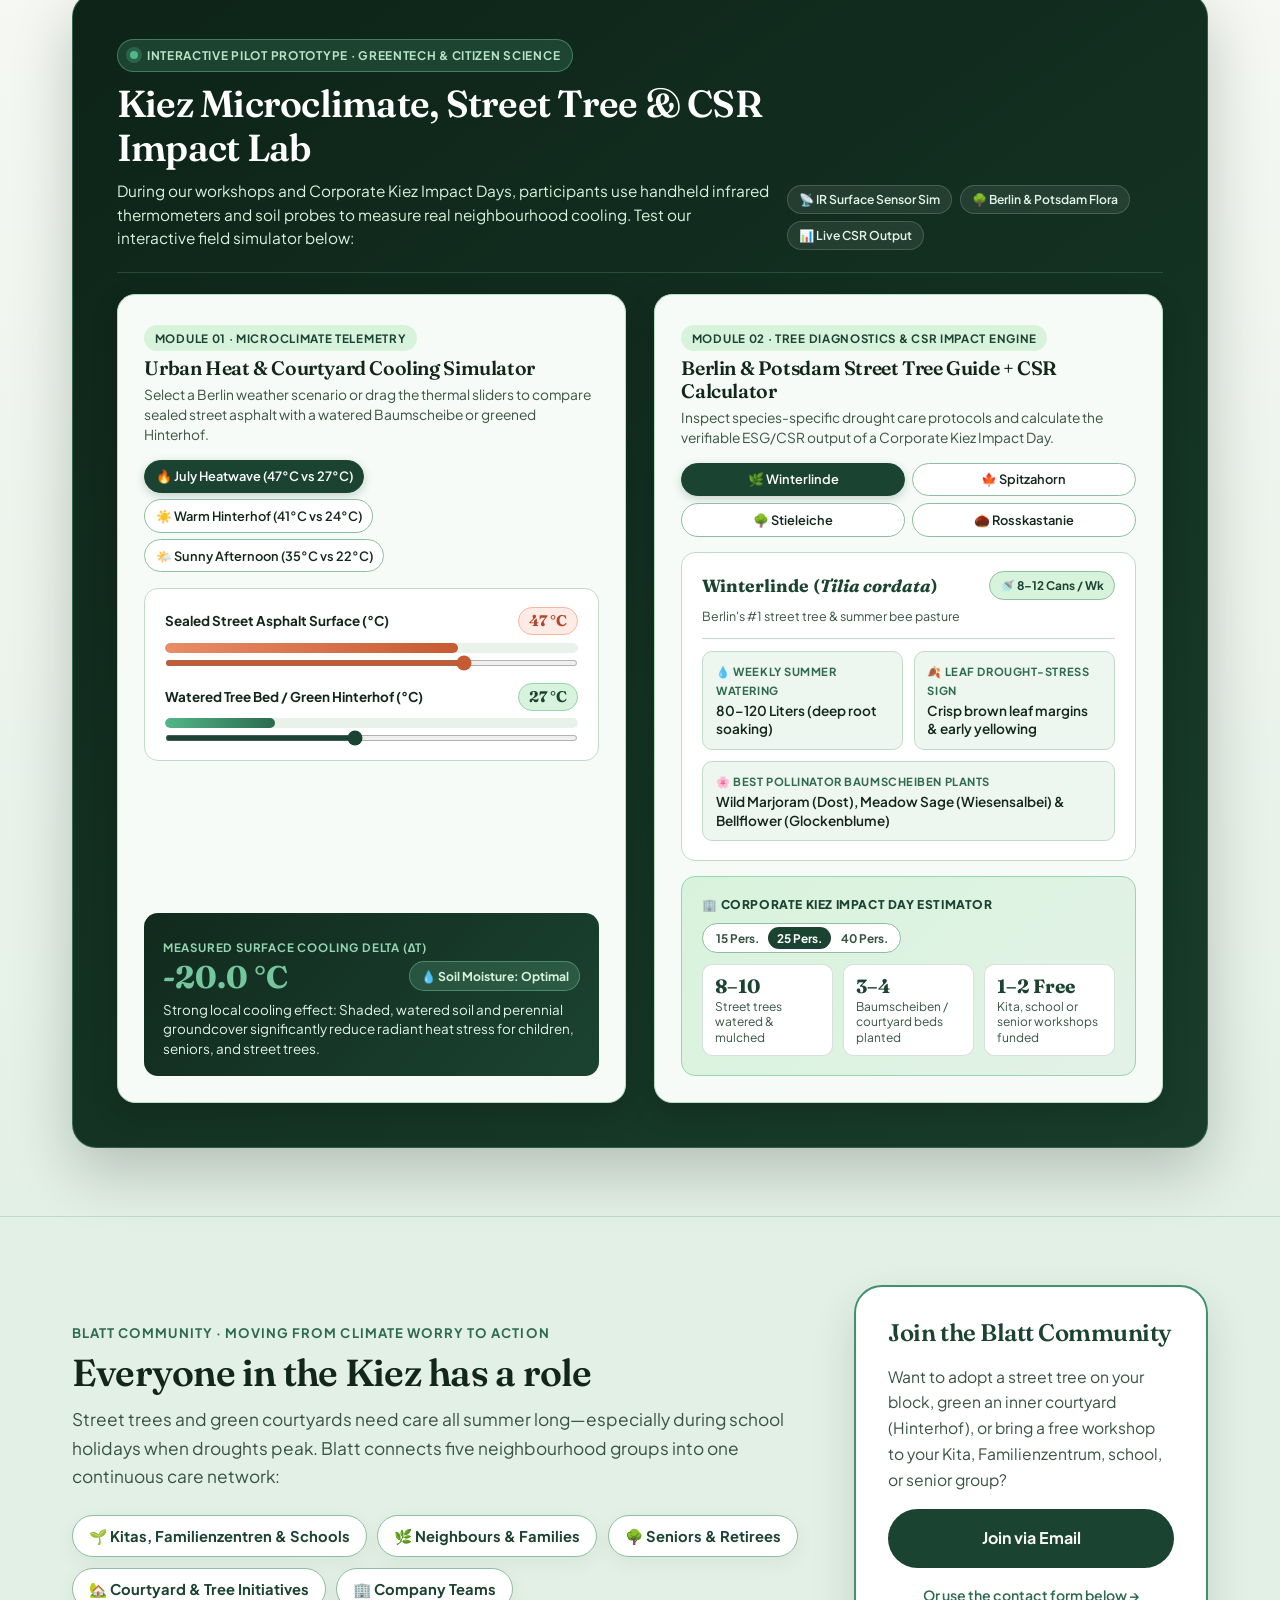
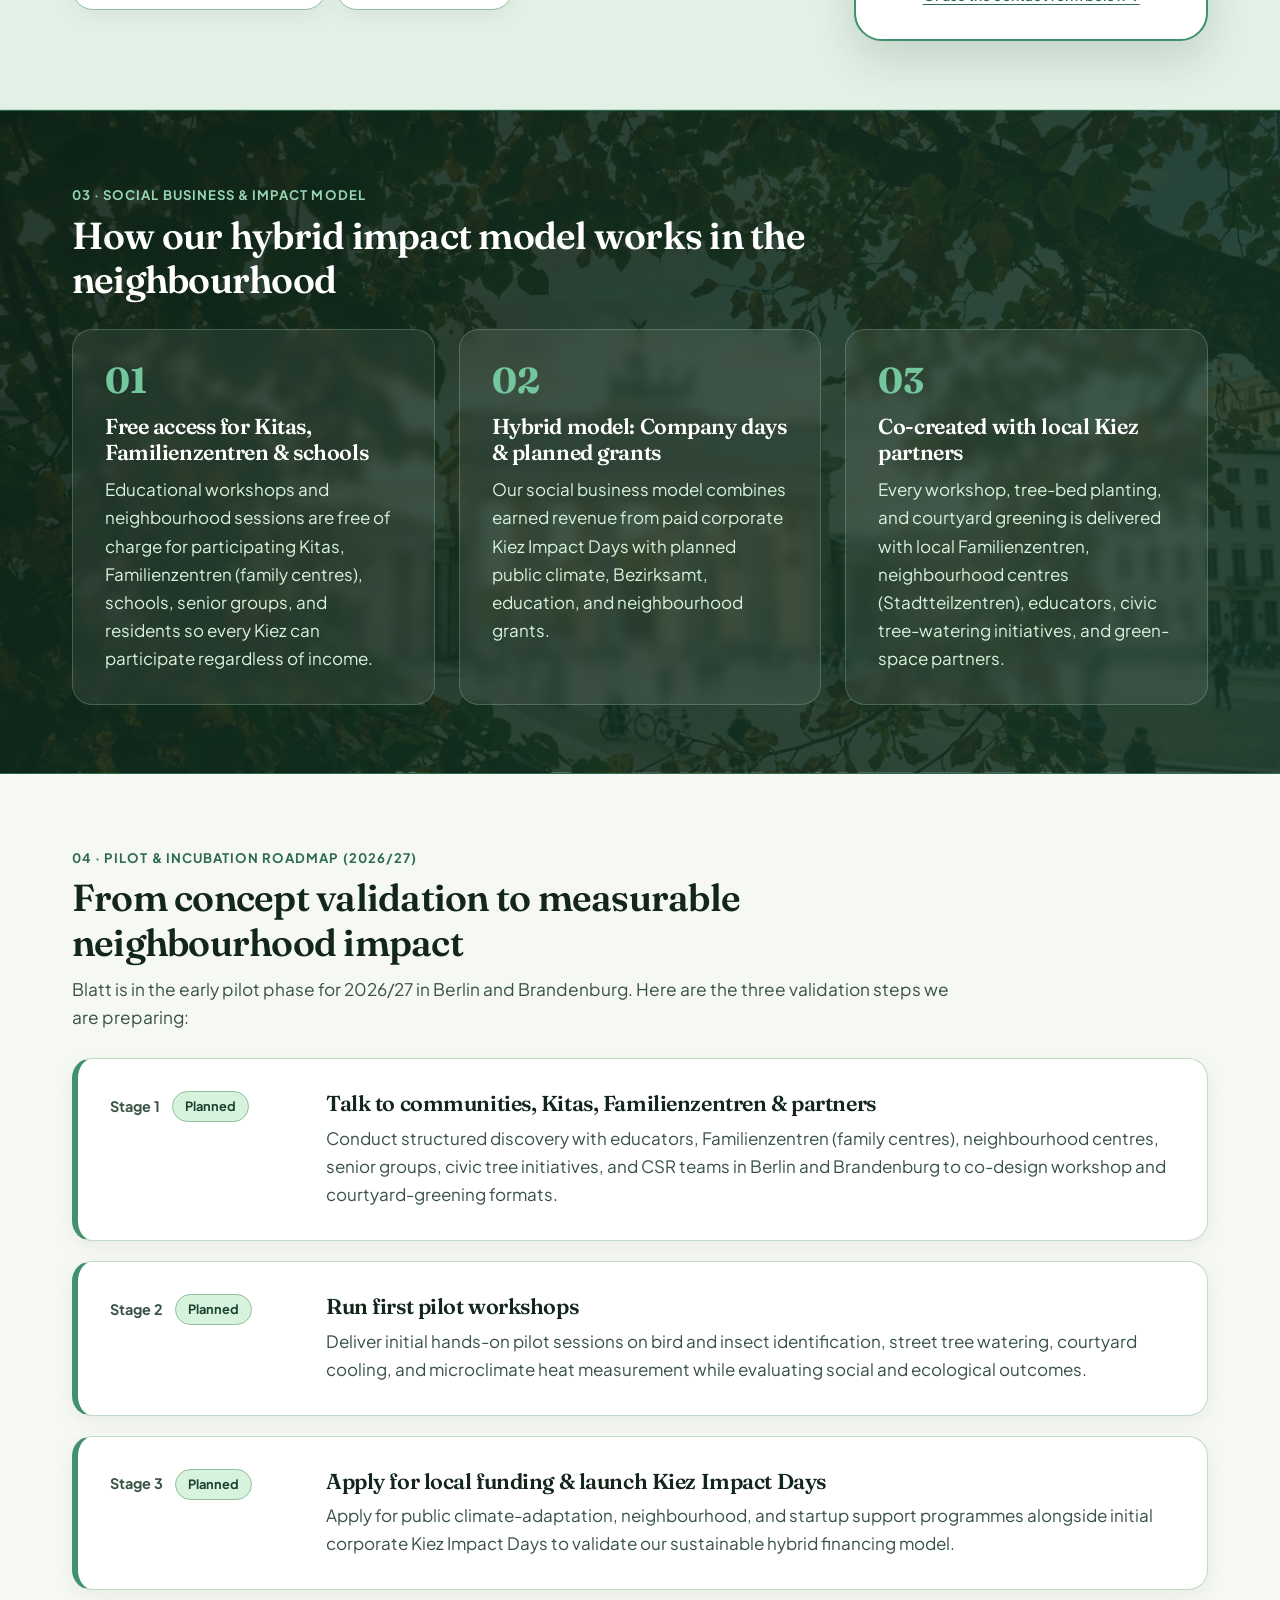
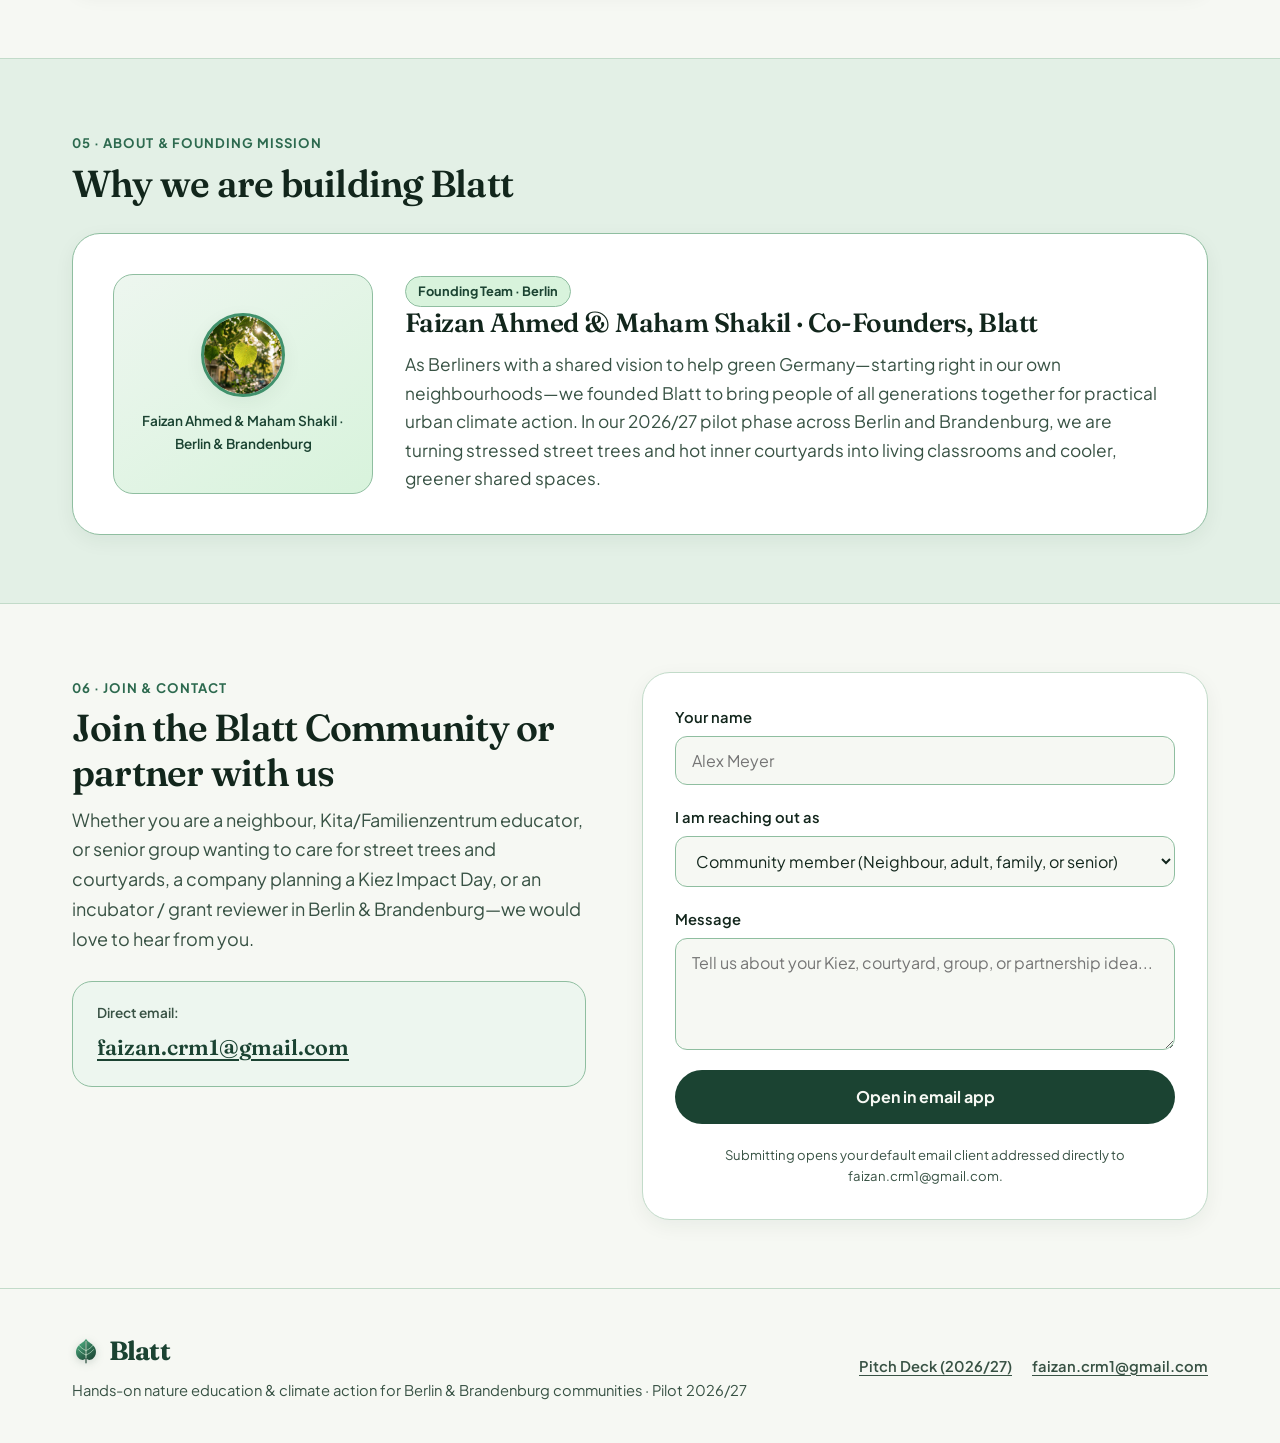
==== commit b77b980a: "fix(brand): correct venture name from Blad to Blatt across deck and website" ====
--- a/index.html
+++ b/index.html
@@ -3,8 +3,8 @@
 <head>
   <meta charset="UTF-8">
   <meta name="viewport" content="width=device-width, initial-scale=1.0">
-  <title>Blad — Hands-on nature education &amp; climate action for Berlin's communities</title>
-  <meta name="description" content="Blad helps Berlin &amp; Brandenburg communities move from climate worry to hands-on local action—connecting Kitas, schools, adults, seniors, and companies around street trees, green courtyards, biodiversity, and urban heat.">
+  <title>Blatt — Hands-on nature education &amp; climate action for Berlin's communities</title>
+  <meta name="description" content="Blatt helps Berlin &amp; Brandenburg communities move from climate worry to hands-on local action—connecting Kitas, schools, adults, seniors, and companies around street trees, green courtyards, biodiversity, and urban heat.">
   <meta name="robots" content="index, follow">
   <link rel="canonical" href="https://faizan021.github.io/blad-berlin/">
   
@@ -21,7 +21,7 @@
   <!-- Header & Navigation -->
   <header class="site-header">
     <div class="container header-inner">
-      <a href="#" class="brand" aria-label="Blad Home">
+      <a href="#" class="brand" aria-label="Blatt Home">
         <svg class="brand-leaf-svg" width="34" height="34" viewBox="0 0 64 64" fill="none" aria-hidden="true">
           <defs>
             <linearGradient id="navLeafGrad" x1="12" y1="8" x2="52" y2="54" gradientUnits="userSpaceOnUse">
@@ -35,7 +35,7 @@
           <path d="M32 47 L32 10" stroke="#D8F3DC" stroke-width="2" stroke-linecap="round"/>
           <path d="M32 41 C26 39 20 35 15 29 M32 41 C38 39 44 35 49 29 M32 31 C25 28 20 24 16 19 M32 31 C39 28 44 24 48 19 M32 21 C28 19 24 16 22 13 M32 21 C36 19 40 16 42 13" stroke="#D8F3DC" stroke-width="1.5" stroke-linecap="round" stroke-opacity="0.9"/>
         </svg>
-        <span class="brand-name">Blad</span>
+        <span class="brand-name">Blatt</span>
         <span class="pilot-pill" data-i18n="nav_pilot_badge">Pilot 2026/27</span>
       </a>
 
@@ -99,7 +99,7 @@
             Helping neighbourhoods move from climate worry to collective action—bringing Kitas, Familienzentren, schools, adults, seniors, and companies together to care for street trees, green inner courtyards (Hinterhöfe), spot birds and insects, and measure urban heat.
           </p>
           <div class="hero-cta-group">
-            <a href="#contact" class="btn btn-primary" data-i18n="hero_cta_partner">Join the Blad Community</a>
+            <a href="#contact" class="btn btn-primary" data-i18n="hero_cta_partner">Join the Blatt Community</a>
             <a href="mailto:faizan.crm1@gmail.com?subject=Kiez%20Impact%20Day%20Inquiry%20%E2%80%94%20Blad" class="btn btn-secondary" data-i18n="hero_cta_book">Book a Kiez Impact Day</a>
           </div>
           <p class="hero-note" data-i18n="hero_note">
@@ -490,15 +490,15 @@
       </div>
     </section>
 
-    <!-- Join the Blad Community Banner Section -->
+    <!-- Join the Blatt Community Banner Section -->
     <section id="community" class="section-padding section-sage">
       <div class="container">
         <div class="community-box reveal">
           <div class="community-copy">
-            <span class="section-label" data-i18n="comm_label">Blad Community · Moving From Climate Worry to Action</span>
+            <span class="section-label" data-i18n="comm_label">Blatt Community · Moving From Climate Worry to Action</span>
             <h2 class="section-title" data-i18n="comm_title">Everyone in the Kiez has a role</h2>
             <p class="section-intro" data-i18n="comm_intro">
-              Street trees and green courtyards need care all summer long—especially during school holidays when droughts peak. Blad connects five neighbourhood groups into one continuous care network:
+              Street trees and green courtyards need care all summer long—especially during school holidays when droughts peak. Blatt connects five neighbourhood groups into one continuous care network:
             </p>
 
             <div class="community-pills">
@@ -511,7 +511,7 @@
           </div>
 
           <div class="community-cta-card">
-            <h3 data-i18n="comm_card_title">Join the Blad Community</h3>
+            <h3 data-i18n="comm_card_title">Join the Blatt Community</h3>
             <p data-i18n="comm_card_text">
               Want to adopt a street tree on your block, green an inner courtyard (Hinterhof), or bring a free workshop to your Kita, Familienzentrum, school, or senior group?
             </p>
@@ -565,7 +565,7 @@
           <span class="section-label" data-i18n="pilot_label">04 · Pilot &amp; Incubation Roadmap (2026/27)</span>
           <h2 class="section-title" data-i18n="pilot_title">From concept validation to measurable neighbourhood impact</h2>
           <p class="section-intro" data-i18n="pilot_intro">
-            Blad is in the early pilot phase for 2026/27 in Berlin and Brandenburg. Here are the three validation steps we are preparing:
+            Blatt is in the early pilot phase for 2026/27 in Berlin and Brandenburg. Here are the three validation steps we are preparing:
           </p>
         </div>
 
@@ -617,20 +617,20 @@
       <div class="container">
         <div class="section-header reveal">
           <span class="section-label" data-i18n="about_label">05 · About &amp; Founding Mission</span>
-          <h2 class="section-title" data-i18n="about_title">Why we are building Blad</h2>
+          <h2 class="section-title" data-i18n="about_title">Why we are building Blatt</h2>
         </div>
 
         <div class="about-card reveal">
-          <div class="photo-placeholder" role="img" aria-label="Blad founding emblem for Faizan Ahmed and Maham Shakil">
+          <div class="photo-placeholder" role="img" aria-label="Blatt founding emblem for Faizan Ahmed and Maham Shakil">
             <img src="assets/hero-sunlit-leaf.jpg" alt="" class="about-leaf-preview" aria-hidden="true">
             <span class="placeholder-tag" data-i18n="about_photo_placeholder">Faizan Ahmed &amp; Maham Shakil · Berlin &amp; Brandenburg</span>
           </div>
 
           <div class="about-content">
             <span class="status-badge" data-i18n="about_placeholder_badge">Founding Team · Berlin</span>
-            <h3 class="about-name" data-i18n="about_name">Faizan Ahmed &amp; Maham Shakil · Co-Founders, Blad</h3>
+            <h3 class="about-name" data-i18n="about_name">Faizan Ahmed &amp; Maham Shakil · Co-Founders, Blatt</h3>
             <p class="about-bio" data-i18n="about_bio">
-              As Berliners with a shared vision to help green Germany—starting right in our own neighbourhoods—we founded Blad to bring people of all generations together for practical urban climate action. In our 2026/27 pilot phase across Berlin and Brandenburg, we are turning stressed street trees and hot inner courtyards into living classrooms and cooler, greener shared spaces.
+              As Berliners with a shared vision to help green Germany—starting right in our own neighbourhoods—we founded Blatt to bring people of all generations together for practical urban climate action. In our 2026/27 pilot phase across Berlin and Brandenburg, we are turning stressed street trees and hot inner courtyards into living classrooms and cooler, greener shared spaces.
             </p>
           </div>
         </div>
@@ -643,7 +643,7 @@
         <div class="contact-wrapper reveal">
           <div class="contact-info">
             <span class="section-label" data-i18n="contact_label">06 · Join &amp; Contact</span>
-            <h2 class="section-title" data-i18n="contact_title">Join the Blad Community or partner with us</h2>
+            <h2 class="section-title" data-i18n="contact_title">Join the Blatt Community or partner with us</h2>
             <p class="contact-lead" data-i18n="contact_lead">
               Whether you are a neighbour, Kita/Familienzentrum educator, or senior group wanting to care for street trees and courtyards, a company planning a Kiez Impact Day, or an incubator / grant reviewer in Berlin &amp; Brandenburg—we would love to hear from you.
             </p>
@@ -699,7 +699,7 @@
             <path d="M32 47 L32 10" stroke="#D8F3DC" stroke-width="2" stroke-linecap="round"/>
             <path d="M32 41 C26 39 20 35 15 29 M32 41 C38 39 44 35 49 29 M32 31 C25 28 20 24 16 19 M32 31 C39 28 44 24 48 19" stroke="#D8F3DC" stroke-width="1.5" stroke-linecap="round" stroke-opacity="0.9"/>
           </svg>
-          <span class="brand-name">Blad</span>
+          <span class="brand-name">Blatt</span>
         </div>
         <p class="footer-tagline" data-i18n="footer_tagline">
           Hands-on nature education &amp; climate action for Berlin &amp; Brandenburg communities · Pilot 2026/27
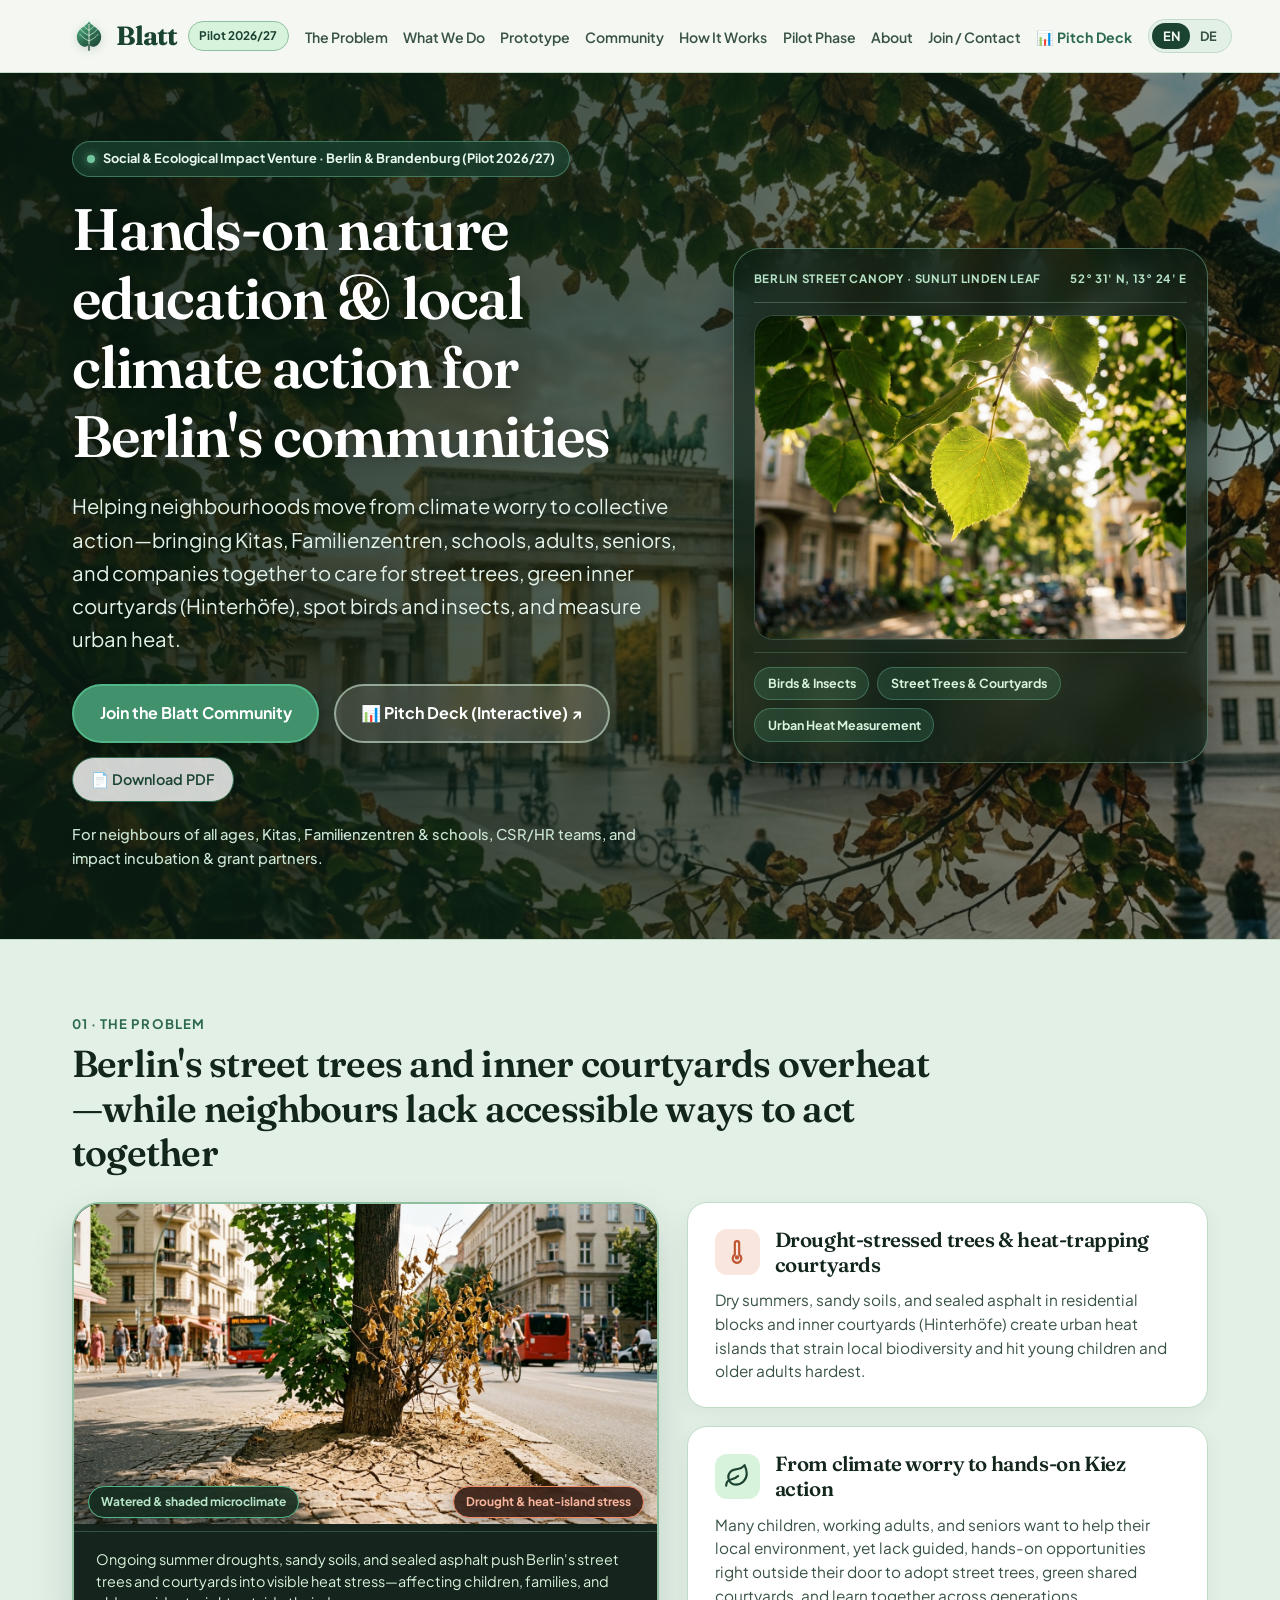
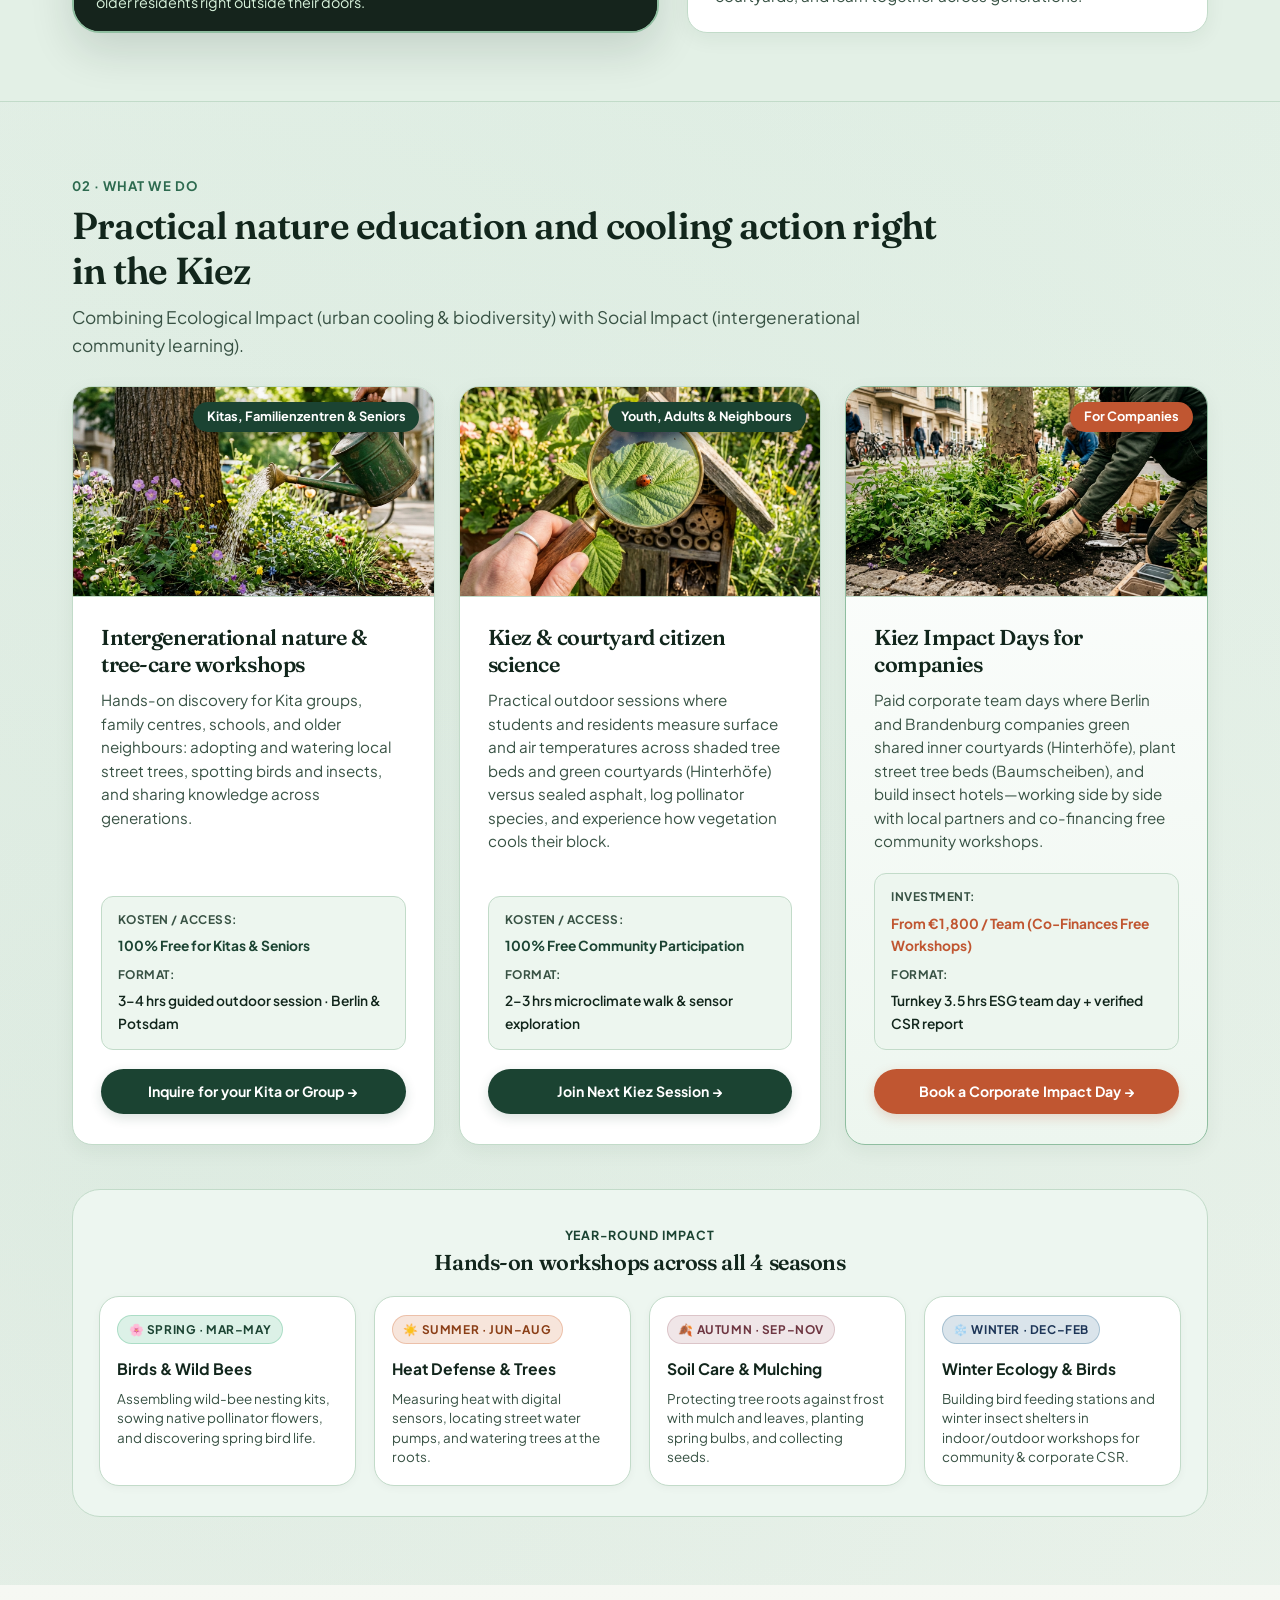
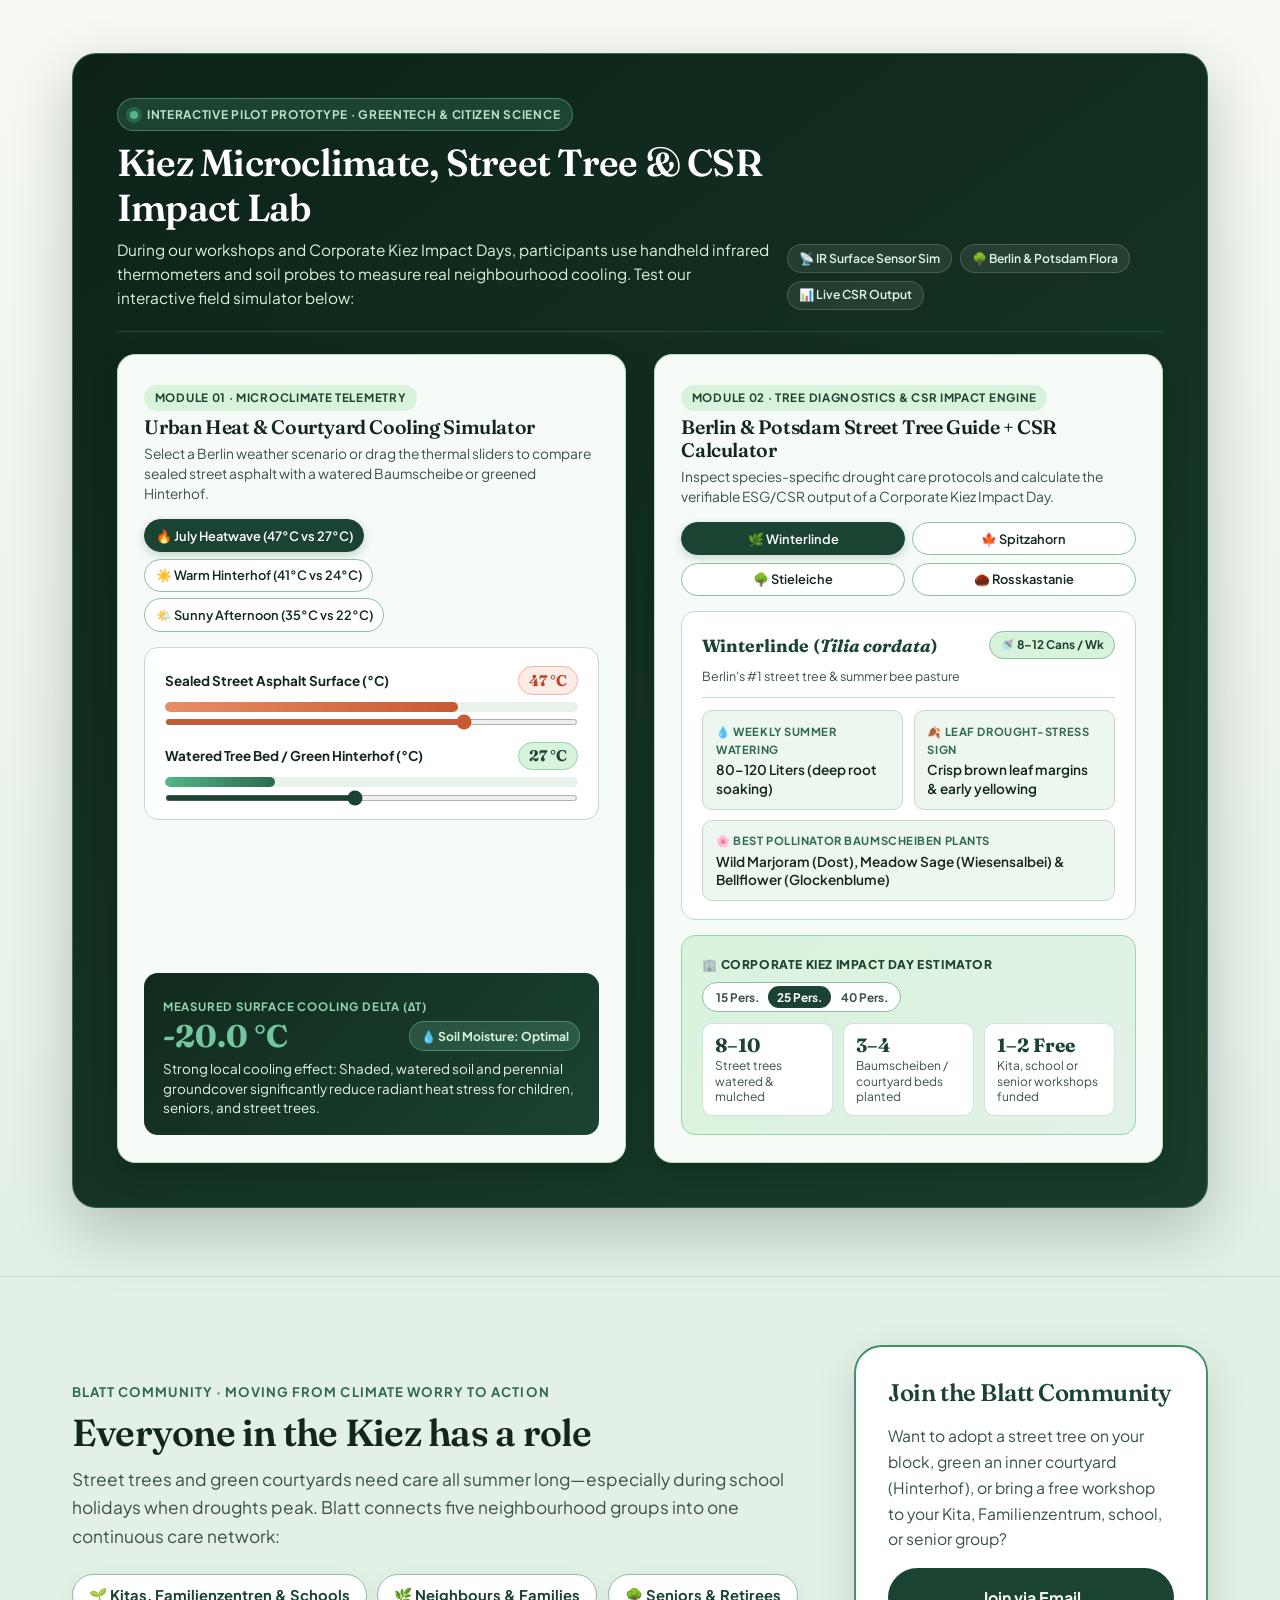
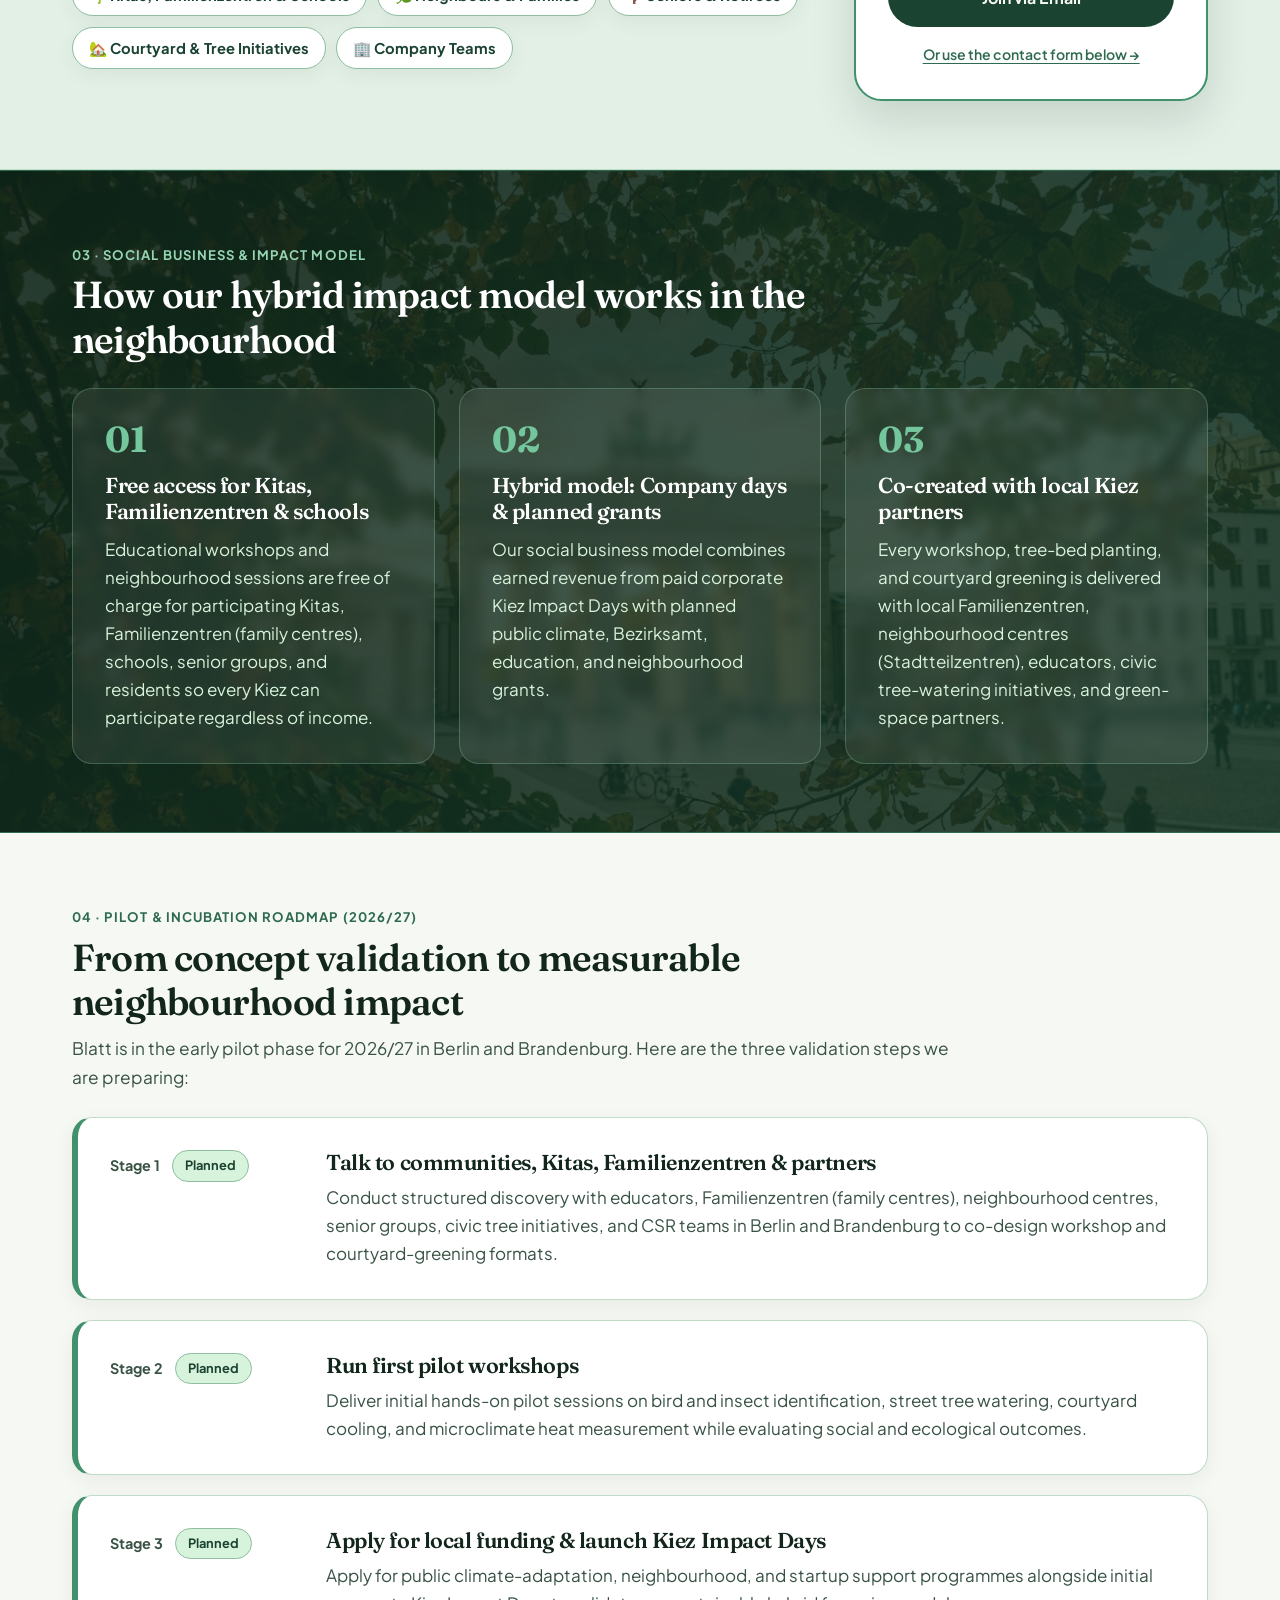
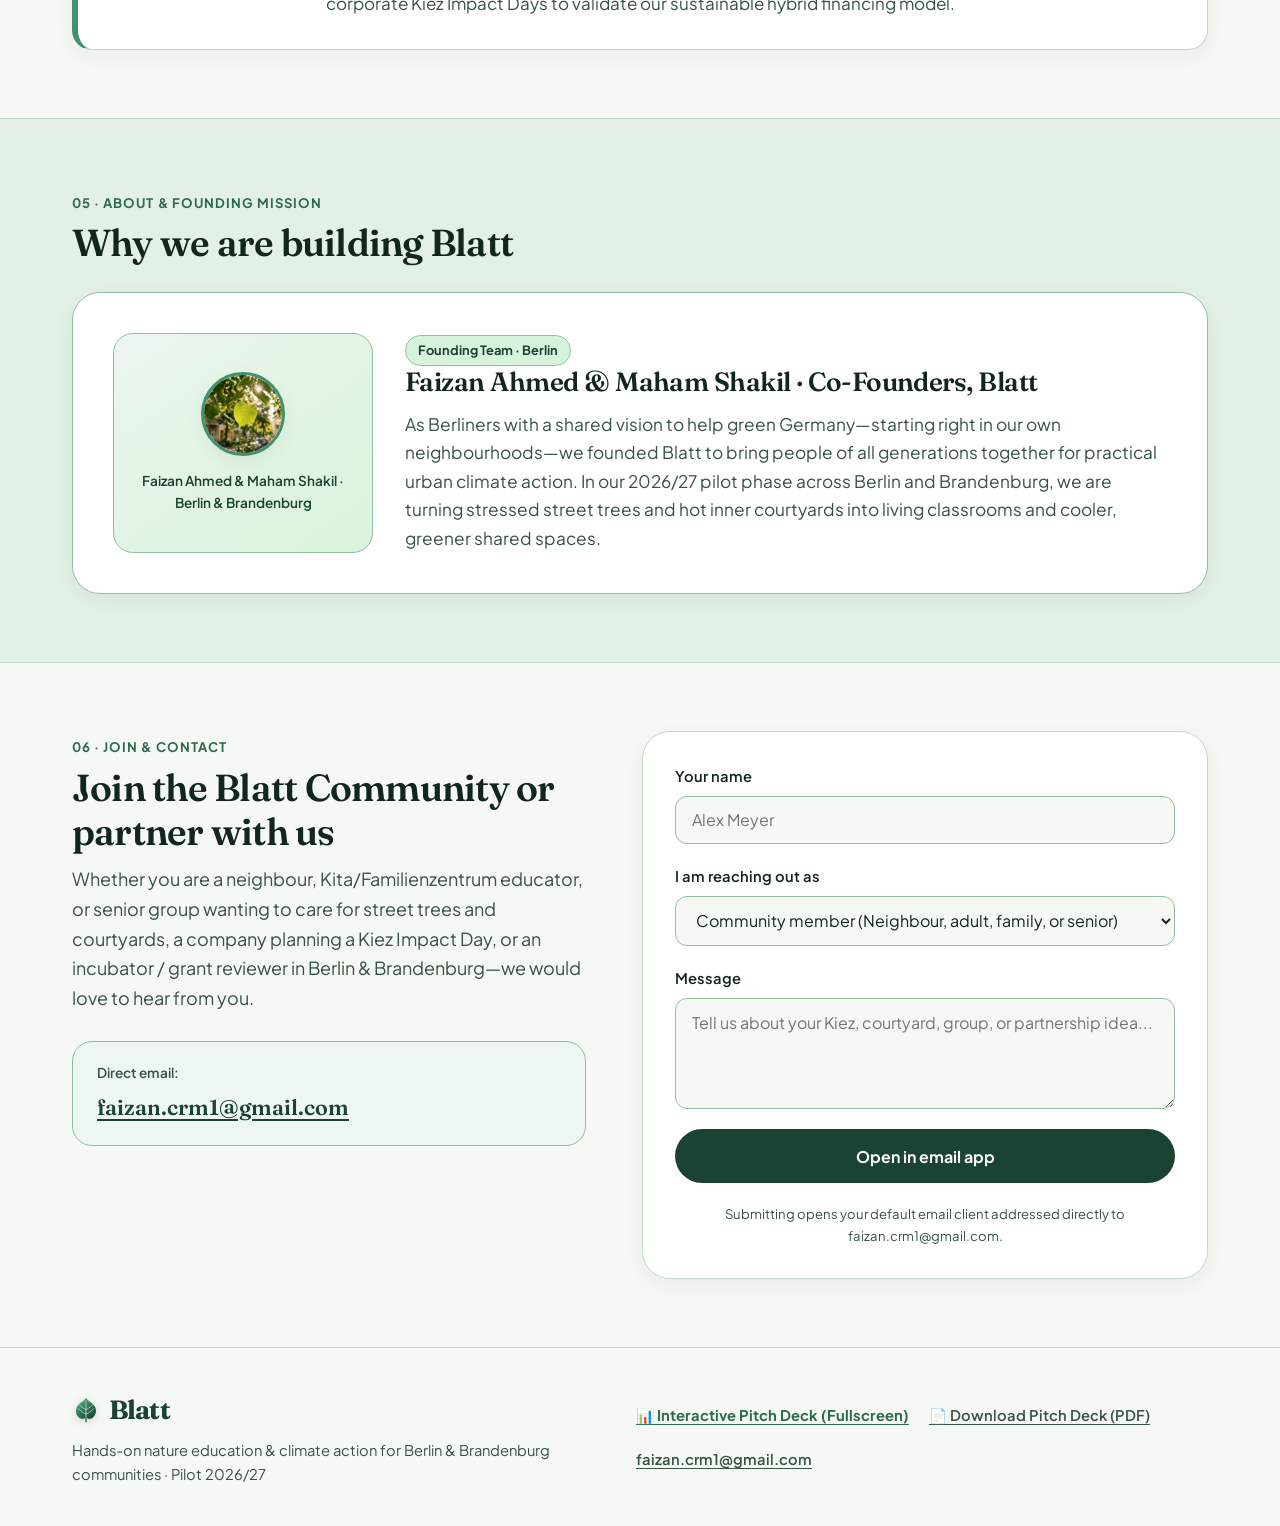
==== commit 1f9bc587: "Update website with Pitch Deck navigation, interactive deck link, and PDF download" ====
--- a/index.html
+++ b/index.html
@@ -49,6 +49,7 @@
           <li><a href="#roadmap" data-i18n="nav_pilot">Pilot Phase</a></li>
           <li><a href="#about" data-i18n="nav_about">About</a></li>
           <li><a href="#contact" data-i18n="nav_contact">Join / Contact</a></li>
+          <li><a href="pitch.html" style="color:#2D6A4F; font-weight:700;">📊 Pitch Deck</a></li>
         </ul>
       </nav>
 
@@ -76,6 +77,7 @@
         <li><a href="#roadmap" data-i18n="nav_pilot">Pilot Phase</a></li>
         <li><a href="#about" data-i18n="nav_about">About</a></li>
         <li><a href="#contact" data-i18n="nav_contact">Join / Contact</a></li>
+        <li><a href="pitch.html" style="color:#2D6A4F; font-weight:700;">📊 Pitch Deck</a></li>
       </ul>
     </div>
   </header>
@@ -100,7 +102,8 @@
           </p>
           <div class="hero-cta-group">
             <a href="#contact" class="btn btn-primary" data-i18n="hero_cta_partner">Join the Blatt Community</a>
-            <a href="mailto:faizan.crm1@gmail.com?subject=Kiez%20Impact%20Day%20Inquiry%20%E2%80%94%20Blad" class="btn btn-secondary" data-i18n="hero_cta_book">Book a Kiez Impact Day</a>
+            <a href="pitch.html" class="btn btn-secondary" style="display:inline-flex; align-items:center; gap:0.4rem;">📊 Pitch Deck (Interactive) ↗</a>
+            <a href="Blatt-Pitch-Deck.pdf" target="_blank" style="display:inline-flex; align-items:center; gap:0.4rem; padding:0.6rem 1.15rem; border-radius:999px; font-size:0.9rem; font-weight:600; border:1.5px solid #2D6A4F; color:#1B4332; text-decoration:none; background:rgba(255,255,255,0.8);">📄 Download PDF</a>
           </div>
           <p class="hero-note" data-i18n="hero_note">
             For neighbours of all ages, Kitas, Familienzentren &amp; schools, CSR/HR teams, and impact incubation &amp; grant partners.
@@ -707,7 +710,8 @@
       </div>
 
       <nav class="footer-links" aria-label="Footer Links">
-        <a href="pitch-deck.html">Pitch Deck (2026/27)</a>
+        <a href="pitch.html" style="font-weight:700; color:#2D6A4F;">📊 Interactive Pitch Deck (Fullscreen)</a>
+        <a href="Blatt-Pitch-Deck.pdf" target="_blank">📄 Download Pitch Deck (PDF)</a>
         <a href="mailto:faizan.crm1@gmail.com">faizan.crm1@gmail.com</a>
       </nav>
     </div>
